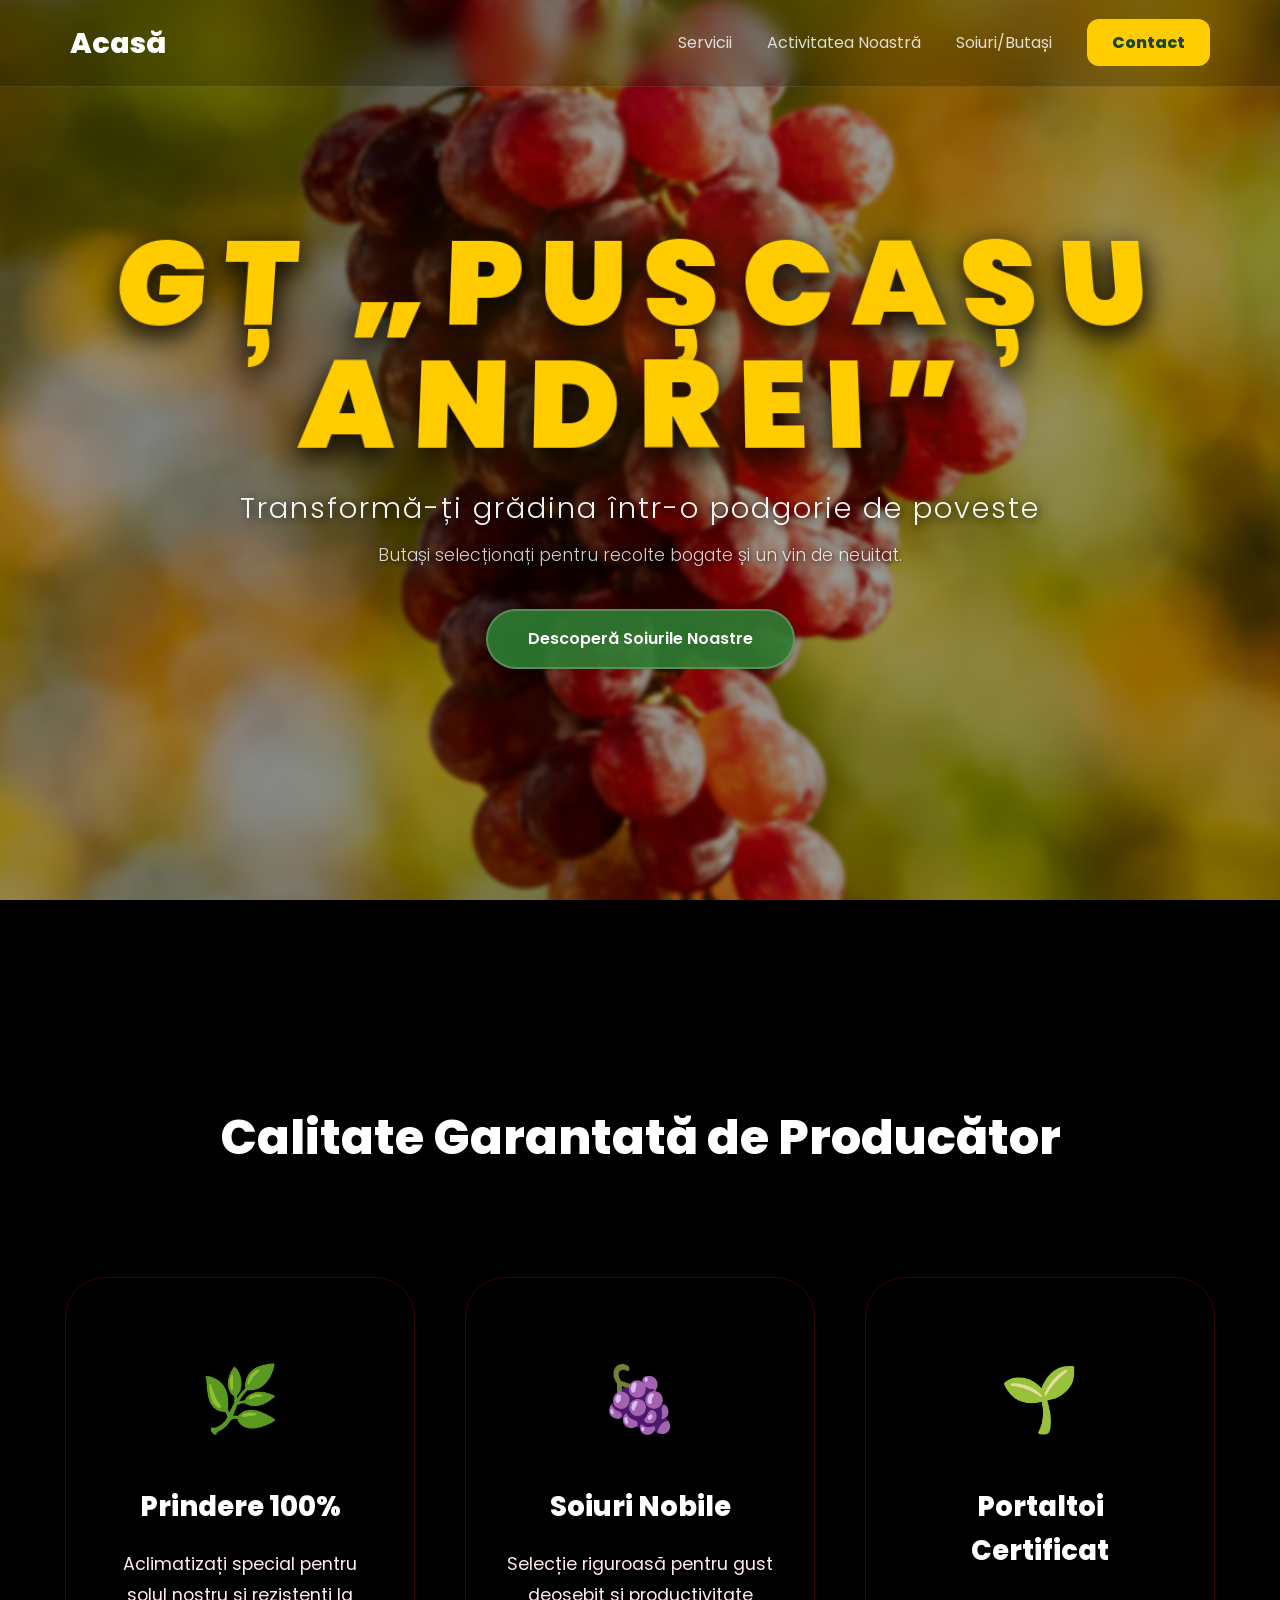
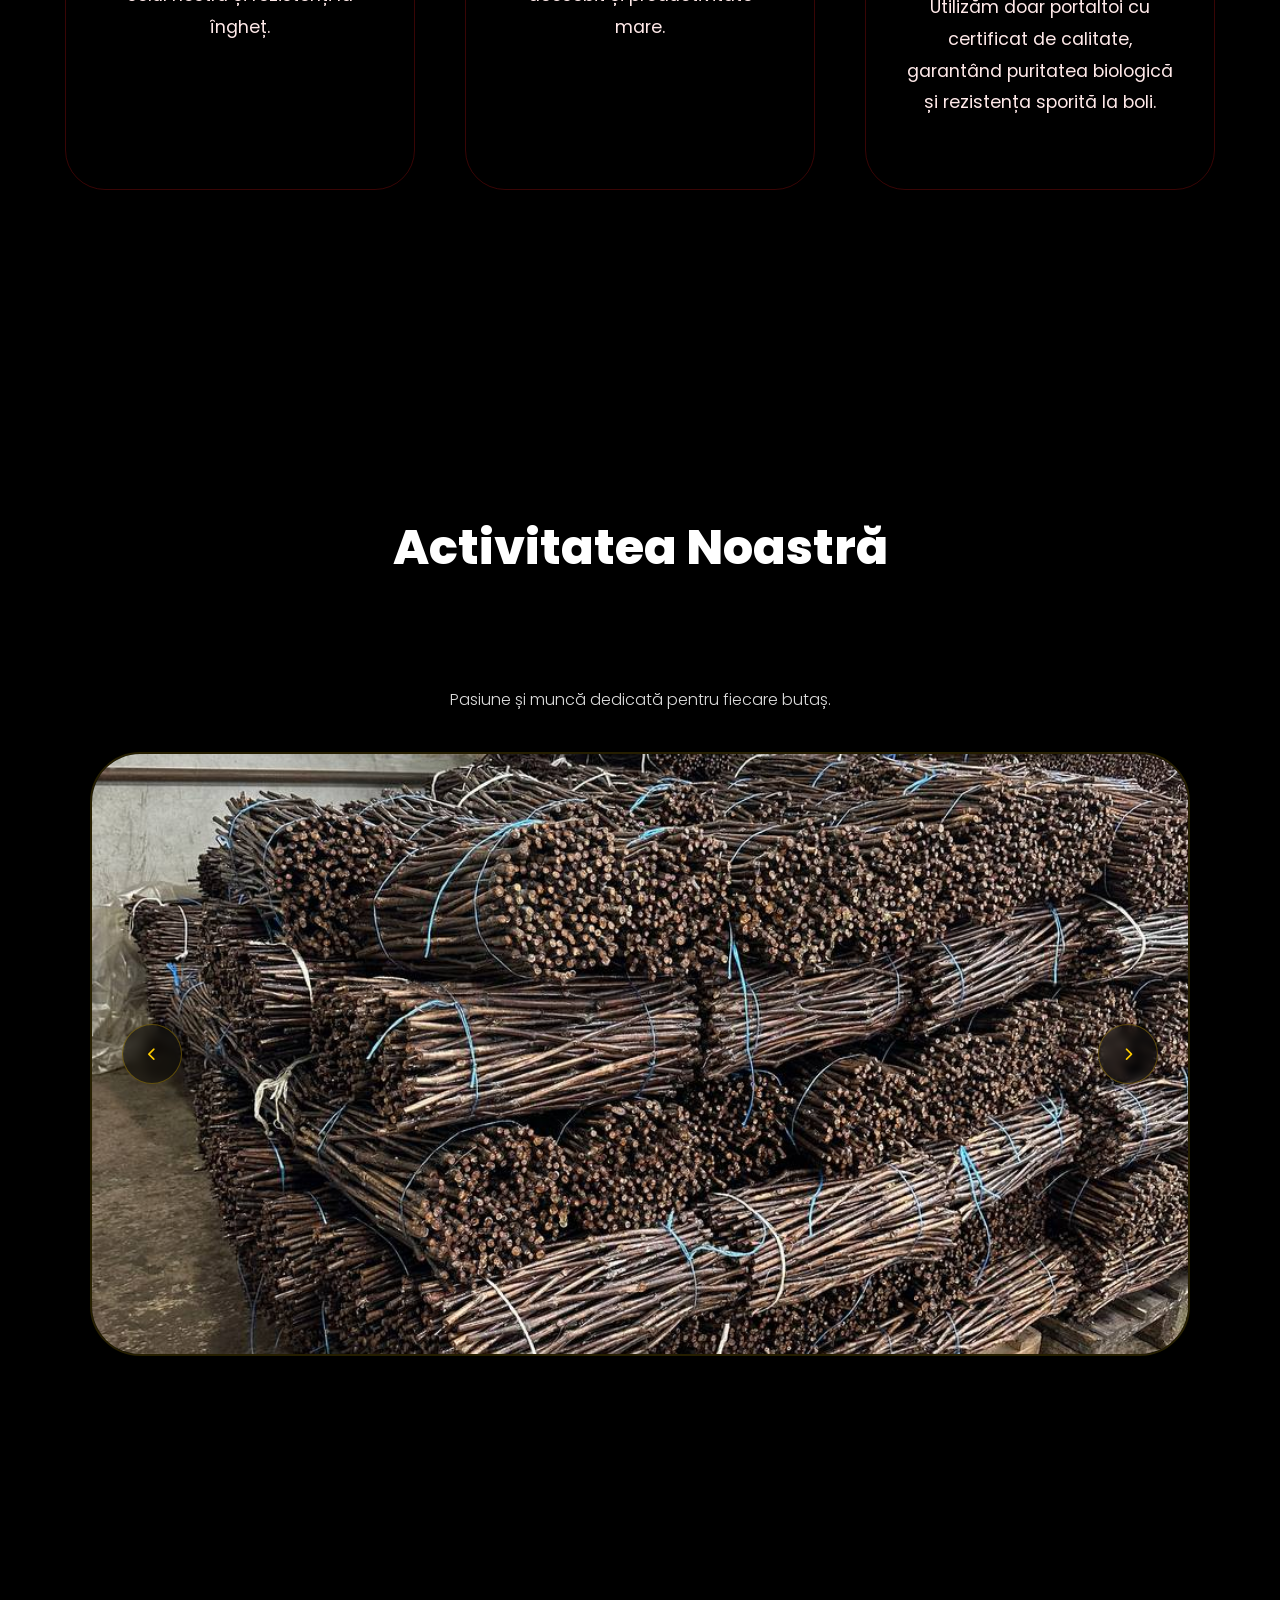
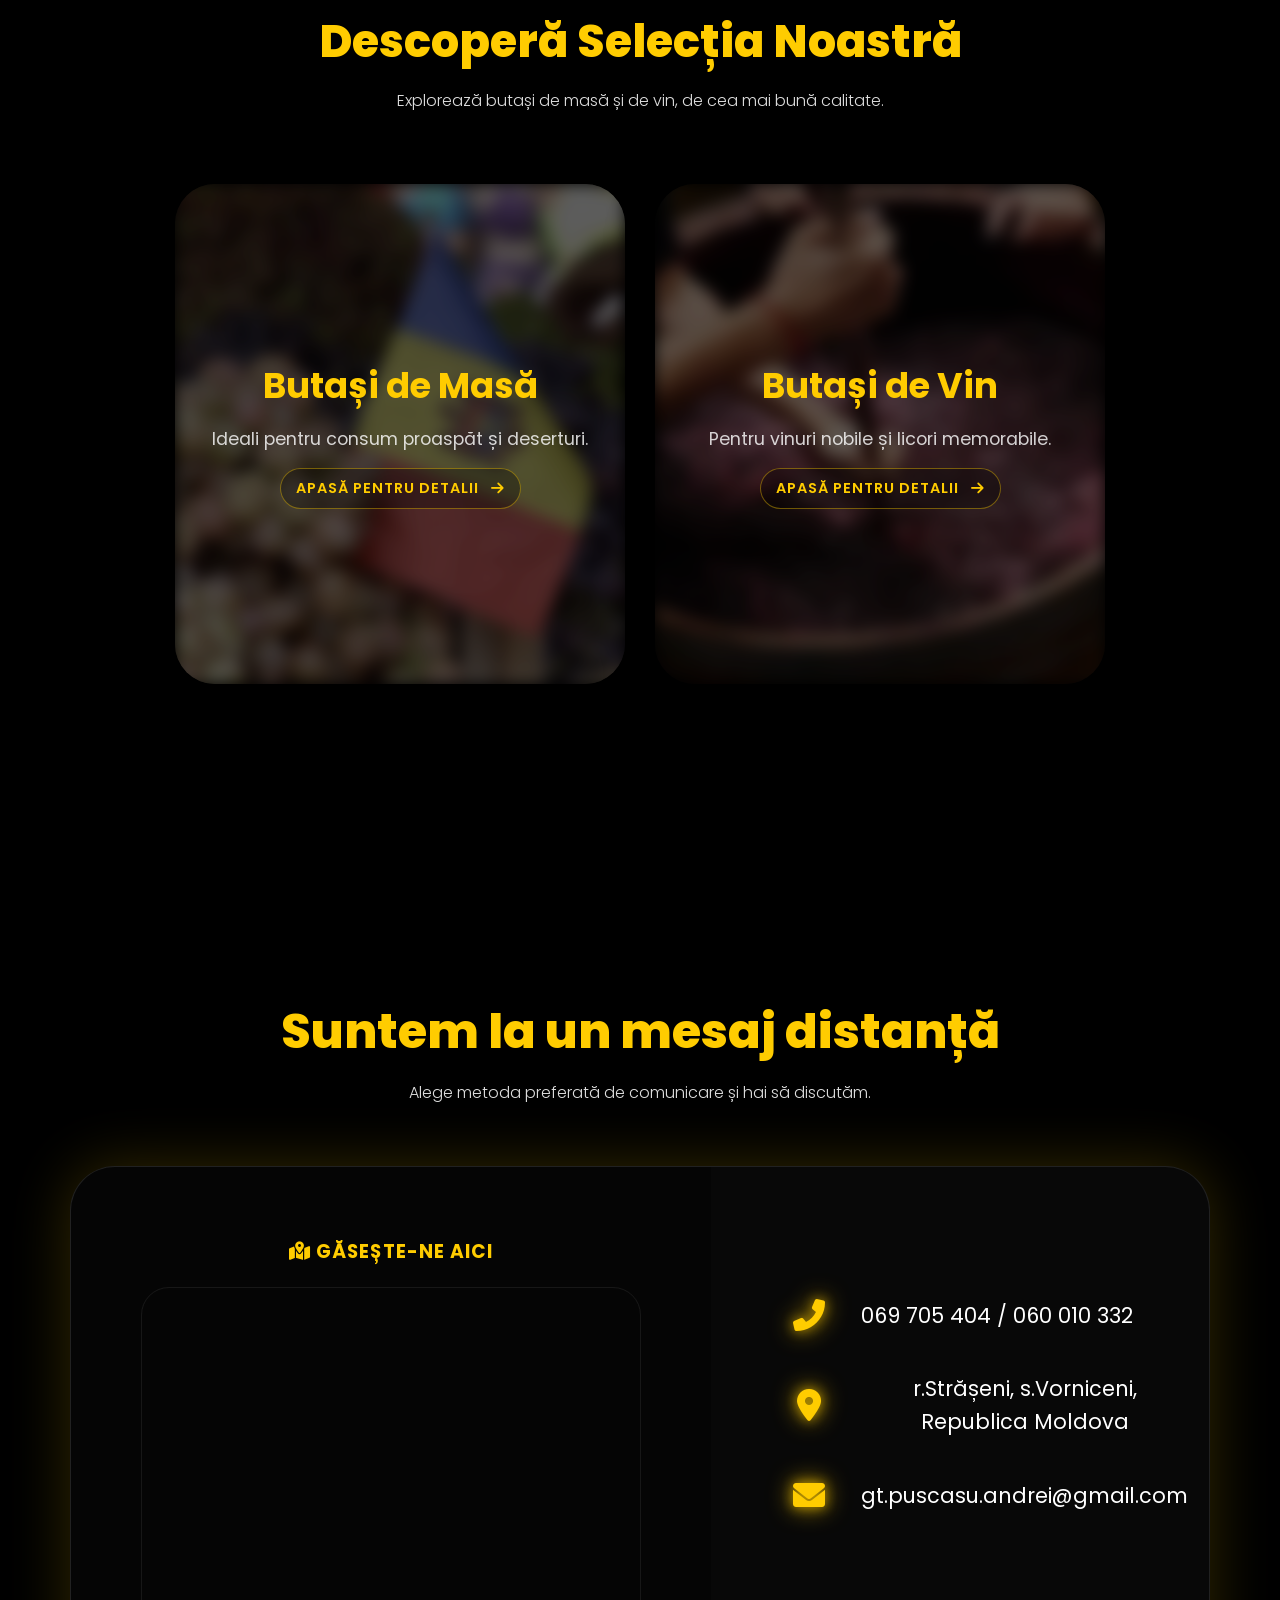
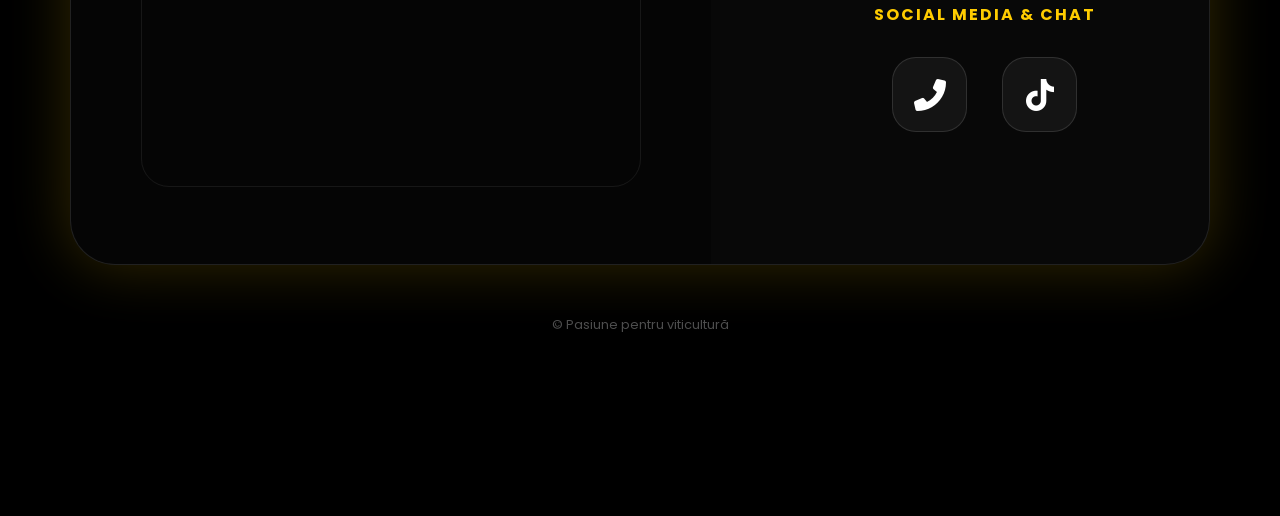
==== index.html @ 1af5bddb "Fix HTML formatting and update meta tags" ====
<!DOCTYPE html>
<html lang="ro">

<head>
    <meta charset="UTF-8">

    <title>Butași Premium MD – Producător Butași Viță de Vie | GȚ Pușcașu Andrei</title>

    <meta name="viewport" content="width=device-width, initial-scale=1.0">
    <meta name="description"
        content="Butași de viță de vie din Moldova, producător din Strășeni, satul Vorniceni. Soiuri de masă și de vin, prindere garantată, calitate premium și preț avantajos.">
    <meta name="robots" content="index, follow">

    <!-- Google Verification -->
    <meta name="google-site-verification"
        content="s4KlY7zMoYkNX90Z4KT1FX3IvEk9r_F55dx97pqpvt0">

    <!-- Open Graph -->
    <meta property="og:type" content="website">
    <meta property="og:site_name" content="Butași Premium MD">
    <meta property="og:locale" content="ro_MD">
    <meta property="og:url" content="https://butasipremium.com/">
    <meta property="og:title" content="Butași Premium MD - GȚ Pușcașu Andrei">
    <meta property="og:description"
        content="Producător de butași de viță de vie din Strășeni. Calitate premium și prindere garantată.">
    <meta property="og:image" content="https://butasipremium.com/Img/link.jpg">

    <!-- Favicon -->
    <link rel="icon" type="image/png" href="/Img/gtpa.png">
    <link rel="apple-touch-icon" href="/Img/gtpa.png">

    <!-- Fonts -->
    <link href="https://fonts.googleapis.com/css2?family=Poppins:wght@300;400;800&display=swap"
        rel="stylesheet">

    <!-- Font Awesome -->
    <link rel="stylesheet"
        href="https://cdnjs.cloudflare.com/ajax/libs/font-awesome/6.0.0/css/all.min.css">

    <!-- CSS -->
    <link rel="stylesheet" href="Css/navbar.css">
    <link rel="stylesheet" href="Css/hero.css">
    <link rel="stylesheet" href="Css/servicii.css">
    <link rel="stylesheet" href="Css/activitate.css">
    <link rel="stylesheet" href="Css/soiuri.css">
    <link rel="stylesheet" href="Css/contact.css">
</head>

<body>

    <header class="hero" id="top">
        <div class="hero-content">
            <div class="company-container">
                <h1 class="company-name-huge">GȚ „Pușcașu Andrei”</h1>
            </div>
            <h2 class="hero-subtitle">Transformă-ți grădina într-o podgorie de poveste</h2>
            <p class="hero-description">Butași selecționați pentru recolte bogate și un vin de neuitat.</p>
            <a href="#soiuri" class="btn-main">Descoperă Soiurile Noastre</a>
        </div>
    </header>

    <nav class="navbar">
        <div class="nav-container">
            <a href="#top" class="nav-logo">Acasă</a>
            <ul class="nav-menu">
                <li><a href="#servicii" class="nav-link">Servicii</a></li>
                <li><a href="#activitate" class="nav-link">Activitatea Noastră</a></li>
                <li><a href="#soiuri" class="nav-link">Soiuri/Butași</a></li>
                <li><a href="#contact" class="nav-btn">Contact</a></li>
            </ul>
        </div>
    </nav>

    <section id="servicii" class="promo-section">
        <div class="content-wrapper">
            <h2 class="promo-title">Calitate Garantată de Producător</h2>
            <div class="promo-grid">
                <div class="promo-card">
                    <div class="promo-icon">🌿</div>
                    <h3>Prindere 100%</h3>
                    <p>Aclimatizați special pentru solul nostru și rezistenți la îngheț.</p>
                </div>
                <div class="promo-card">
                    <div class="promo-icon">🍇</div>
                    <h3>Soiuri Nobile</h3>
                    <p>Selecție riguroasă pentru gust deosebit și productivitate mare.</p>
                </div>
                <div class="promo-card">
                    <div class="promo-icon">🌱</div>
                    <h3>Portaltoi Certificat</h3>
                    <p>Utilizăm doar portaltoi cu certificat de calitate, garantând puritatea biologică și rezistența sporită la boli.</p>
                </div>
            </div>
        </div>
    </section>

    <section id="activitate" class="activitate-section">
        <div class="content-wrapper">
            <h2 class="promo-title">Activitatea Noastră</h2>
            <p class="categorii-subtitle" style="margin-bottom: 40px;">Pasiune și muncă dedicată pentru fiecare butaș.</p>
            <div class="carousel-container">
                <div class="carousel-track">
                    <div class="carousel-slide"><img src="poze activitate/1.jpg" alt="Activitate 1"></div>
                    <div class="carousel-slide"><img src="poze activitate/2.jpg" alt="Activitate 2"></div>
                    <div class="carousel-slide video-split-slide">
                        <video autoplay muted loop playsinline class="carousel-video">
                            <source src="poze activitate/3.mp4" type="video/mp4">
                        </video>
                        <video autoplay muted loop playsinline class="carousel-video">
                            <source src="poze activitate/4.mp4" type="video/mp4">
                        </video>
                    </div>
                    <div class="carousel-slide"><img src="poze activitate/5.jpg" alt="Activitate 5"></div>
                    <div class="carousel-slide"><img src="poze activitate/6.jpg" alt="Activitate 6"></div>
                    <div class="carousel-slide"><img src="poze activitate/7.jpg" alt="Activitate 7"></div>
                    <div class="carousel-slide"><img src="poze activitate/8.jpg" alt="Activitate 8"></div>
                    <div class="carousel-slide"><img src="poze activitate/9.jpg" alt="Activitate 9"></div>
                    <div class="carousel-slide"><img src="poze activitate/10.jpg" alt="Activitate 10"></div>
                    <div class="carousel-slide"><img src="poze activitate/11.jpg" alt="Activitate 11"></div>
                    <div class="carousel-slide"><img src="poze activitate/12.jpg" alt="Activitate 12"></div>
                    <div class="carousel-slide"><img src="poze activitate/13.jpg" alt="Activitate 13"></div>
                    <div class="carousel-slide"><img src="poze activitate/14.jpg" alt="Activitate 14"></div>
                    <div class="carousel-slide"><img src="poze activitate/15.jpg" alt="Activitate 15"></div>
                </div>
                <button class="carousel-btn prev"><i class="fas fa-chevron-left"></i></button>
                <button class="carousel-btn next"><i class="fas fa-chevron-right"></i></button>
            </div>
        </div>
    </section>

    <section id="soiuri" class="categorii-butasi-section">
        <div class="full-width-container">
            <h2 class="categorii-title">Descoperă Selecția Noastră</h2>
            <p class="categorii-subtitle">Explorează butași de masă și de vin, de cea mai bună calitate.</p>
            <div class="categorii-grid">
                <a href="ButasiMasa.html">
                    <div class="categorii-card">
                        <img src="Img/masa.jpg" alt="Butasi de Vita de Vie pentru Masa" class="categorii-img">
                        <div class="categorii-overlay">
                            <h3>Butași de Masă</h3>
                            <p>Ideali pentru consum proaspăt și deserturi.</p>
                            <span class="tap-hint">Apasă pentru detalii <i class="fas fa-arrow-right"></i></span>
                        </div>
                    </div>
                </a>
                <a href="ButasiVin.html">
                    <div class="categorii-card">
                        <img src="Img/vinbutoi.jpg" alt="Butasi de Vita de Vie pentru Vin" class="categorii-img">
                        <div class="categorii-overlay">
                            <h3>Butași de Vin</h3>
                            <p>Pentru vinuri nobile și licori memorabile.</p>
                            <span class="tap-hint">Apasă pentru detalii <i class="fas fa-arrow-right"></i></span>
                        </div>
                    </div>
                </a>
            </div>
        </div>
    </section>

    <footer id="contact" class="contact-section">
        <div class="content-wrapper">
            <h2 class="main-title">Suntem la un mesaj distanță</h2>
            <p class="main-subtitle">Alege metoda preferată de comunicare și hai să discutăm.</p>
            <div class="glass-panel-container">
                <div class="side-info map-side">
                    <h3 class="map-title"><i class="fas fa-map-marked-alt"></i> Găsește-ne aici</h3>
                    <div class="map-container">
                        <iframe src="https://www.google.com/maps/embed?pb=!1m18!1m12!1m3!1d21706.022366852674!2d28.425495599999998!3d47.15290314999999!2m3!1f0!2f0!3f0!3m2!1i1024!2i768!4f13.1!3m3!1m2!1s0x40cbc90018c83d89%3A0x67878f9940a063db!2sGt%E2%80%9DPuscasu%20Andrei!5e0!3m2!1sro!2s!4v1767385154631!5m2!1sro!2s" width="600" height="450" style="border:0;" allowfullscreen="" loading="lazy" referrerpolicy="no-referrer-when-downgrade"></iframe>
                    </div>
                </div>
                <div class="side-form info-side">
                    <div class="contact-data">
                        <div class="data-item"><i class="fas fa-phone-alt"></i><span>069 705 404 / 060 010 332</span></div>
                        <div class="data-item"><i class="fas fa-map-marker-alt"></i><span>r.Strășeni, s.Vorniceni, Republica Moldova</span></div>
                        <div class="data-item"><i class="fas fa-envelope"></i><span>gt.puscasu.andrei@gmail.com</span></div>
                    </div>
                    <div class="social-footer-box">
                        <h3>SOCIAL MEDIA & CHAT</h3>
                        <div class="social-icons-wrapper">
                            <button onclick="window.location.href='tel:+37360 010 332'" class="glass-btn phone"><i class="fas fa-phone-alt"></i></button>
                            <a href="https://www.tiktok.com/@gt.puscasu.andrei?" target="_blank" class="glass-btn tiktok"><i class="fab fa-tiktok"></i></a>
                        </div>
                    </div>
                </div>
            </div>
            <p class="final-copy">© Pasiune pentru viticultură</p>
        </div>
    </footer>

    <script src="cxstea2.js"></script>
</body>

</html>
---- Css/navbar.css ----
/* --- NAVBAR --- */
.navbar {
    position: fixed; top: 0; width: 100%; z-index: 1000; padding: 20px 0;
    background: rgba(0, 0, 0, 0.2); backdrop-filter: blur(10px); -webkit-backdrop-filter: blur(10px);
    border-bottom: 1px solid rgba(255, 255, 255, 0.1); transition: 0.4s ease;

}

.nav-container { max-width: 1200px; margin: 0 auto; display: flex; justify-content: space-between; align-items: center; padding: 0 30px; }
.nav-logo { font-size: 1.8rem; font-weight: 800; color: #fff; text-decoration: none; }
.nav-menu { display: flex; list-style: none; gap: 35px; align-items: center; }
.nav-link { color: #fff; text-decoration: none; transition: 0.4s ease; opacity: 0.8; }
.nav-link:hover { color: #ffcc00; opacity: 1; }
.nav-btn { background: #ffcc00; color: #1a472a; padding: 12px 25px; border-radius: 12px; text-decoration: none; font-weight: 800; transition: 0.4s ease; }
.nav-btn:hover {
    background: #fff;
    transform: translateY(-3px); /* Se ridică puțin */
    box-shadow: 0 5px 15px rgba(255, 204, 0, 0.3);
}



/* --- 1. SMARTPHONE ( < 768px ) --- */
@media (max-width: 767px) {
    .navbar {
        padding: 10px 0 !important;
        backdrop-filter: blur(15px); /* Blur mai intens pentru lizibilitate pe mobil */
        -webkit-backdrop-filter: blur(15px);
    }

    .nav-container {
        padding: 0 15px !important;
        justify-content: space-between !important;
    }

    .nav-logo {
        font-size: 1.1rem !important;
        font-weight: 800 !important;
    }

    /* Meniul de mobil (Link-urile) */
    .nav-menu {
        gap: 8px !important; /* Spațiu mic între link-uri să încapă toate pe un rând */
    }

    .nav-link {
        font-size: 0.75rem !important;
        padding: 5px 2px !important;
    }

    /* Butonul de Contact pe mobil */
    .nav-btn {
        padding: 6px 10px !important;
        font-size: 0.7rem !important;
        border-radius: 8px !important;
    }
}

/* --- 3. TABLET ( 768px - 1023px ) --- */
@media (min-width: 768px) and (max-width: 1023px) {
    .navbar {
        padding: 15px 0 !important;
    }
    .nav-container {
        max-width: 95% !important;
    }
    .nav-menu {
        gap: 20px !important;
    }
}

/* --- 4. DESKTOP ( ≥ 1024px ) --- */
@media (min-width: 1024px) {
    .navbar {
        padding: 20px 0 !important;
        transition: all 0.4s ease;
    }

    .nav-container {
        max-width: 1200px !important;
        margin: 0 auto;
    }

    .nav-link {
        font-size: 1rem !important;
        position: relative;
    }

    /* Efect de hover elegant pentru desktop */
    .nav-link::after {
        content: '';
        position: absolute;
        bottom: -5px;
        left: 0;
        width: 0;
        height: 2px;
        background: #ffcc00;
        transition: 0.3s;
    }

    .nav-link:hover::after {
        width: 100%;
    }
}
---- Css/hero.css ----
/* --- RESET & FUNDAMENT --- */
* { margin: 0; padding: 0; box-sizing: border-box; }
html { scroll-behavior: smooth; }
body { font-family: 'Poppins', sans-serif; line-height: 1.6; color: #333; }
section { scroll-margin-top: 80px; }
.content-wrapper { max-width: 1200px; margin: 0 auto; text-align: center; position: relative; z-index: 2; }



.btn-main:hover { background: #ffcc00; color: #1a472a; transform: translateY(-5px) scale(1.05); border-color: #ffcc00; }

/* --- HERO SECTION --- */
.hero {
    height: 100vh;
    display: flex;
    align-items: center;
    justify-content: center;
    color: white;
    background: url("../Img/poamaaa.jpg") center / cover no-repeat;
    background-attachment: fixed;
    text-align: center;
    position: relative;
}

/* Container pentru a crea efectul de perspectivă (semicerc) */
.company-container {
    perspective: 1000px;
    margin-bottom: 30px;
}









/* TITLU COMPANIE - EXTREM DE MARE ȘI CURBAT */
.company-name-huge {
    font-size: 7rem; /* Foarte mare pe desktop */
    font-weight: 900;
    color: #ffcc00;
    text-transform: uppercase;
    letter-spacing: 15px;
    margin: 0;
    line-height: 1;
    
    /* Efect de semicerc (bombat spre utilizator) */
    transform: rotateX(10deg) scale(1.1);
    text-shadow: 
        0 10px 20px rgba(0,0,0,0.5),
        0 0 100px rgba(255, 204, 0, 0.3);
    
    filter: drop-shadow(0 5px 15px rgba(0,0,0,0.8));
}

/* SUBTITLURI MAI MICI PENTRU CONTRAST */
.hero-subtitle {
    font-size: 1.8rem; /* Redus considerabil conform cerinței */
    font-weight: 300;
    letter-spacing: 2px;
    margin-bottom: 10px;
    text-shadow: 2px 2px 10px rgba(0,0,0,0.8);
    opacity: 0.95;
}

.hero-description {
    font-size: 1.1rem; /* Mai mic și discret */
    font-weight: 300;
    margin-bottom: 40px;
    text-shadow: 1px 1px 5px rgba(0,0,0,0.8);
    opacity: 0.8;
}


/* BUTON MAIN */
.btn-main {
    background: rgba(46, 125, 50, 0.9);
    color: #ffffff;
    padding: 15px 40px;
    border-radius: 50px;
    font-weight: 600;
    text-decoration: none;
    display: inline-block;
    border: 2px solid rgba(255, 255, 255, 0.2);
    transition: all 0.4s ease;
}


.btn-main:hover {
    background: #ffcc00;
    color: #000;
    transform: translateY(-5px);
    box-shadow: 0 0 30px rgba(255, 204, 0, 0.4);
}


















/* ============================= */
/* TABLET (OPTIMIZAT)           */
/* 768px – 1023px               */
/* ============================= */
@media (min-width: 768px) and (max-width: 1023px) {

    .hero {
        position: relative;
        background: none !important;
        overflow: hidden;
    }

    .hero::before {
        content: "";
        position: absolute;
        top: 0;
        left: 0;
        width: 100%;
        height: 100%;

        background: linear-gradient(rgba(0,0,0,0.4), rgba(0,0,0,0.4)),
                    url("../Img/poamaaa.jpg") center / cover no-repeat;

        background-attachment: fixed;
        filter: blur(2px);
        transform: scale(1.08);
        z-index: 1;
    }

    .hero-content {
        position: relative;
        z-index: 2;
        padding: 0 30px;
    }

    .company-name-huge {
        font-size: 5rem;
        letter-spacing: 12px;
        transform: rotateX(10deg) scale(1.05);
    }

    .hero-subtitle {
        font-size: 1.6rem;
        margin-bottom: 12px;
    }

    .hero-description {
        font-size: 1.1rem;
        max-width: 700px;
        margin: 0 auto 35px;
    }

    .btn-main {
        padding: 14px 35px;
        font-size: 1rem;
    }
}







/* ============================= */
/* DESKTOP                       */
/* ≥ 1024px                      */
/* ============================= */
@media (min-width: 1024px) {

 .hero {
        position: relative; /* Necesar pentru a poziționa stratul de blur */
        background: none !important; /* Scoatem fundalul direct de pe container */
        overflow: hidden;
    }

    /* Creăm un strat separat pentru imaginea de fundal */
    .hero::before {
        content: "";
        position: absolute;
        top: 0;
        left: 0;
        width: 100%;
        height: 100%;
        background: linear-gradient(rgba(0,0,0,0.4), rgba(0,0,0,0.4)), 
                    url("../Img/poamaaa.jpg") center / cover no-repeat;
        background-attachment: fixed;
        
        /* --- CONTROLUL BLUR-ULUI --- */
        filter: blur(2px); /* Ajustează valoarea (2px - ușor, 8px - intens) */
        transform: scale(1.1); /* Mărim puțin imaginea ca să nu se vadă marginile albe de la blur */
        
        z-index: 1;
    }

    /* Ne asigurăm că textul rămâne deasupra blur-ului */
    .hero-content {
        position: relative;
        z-index: 2;
    }
}











/* Smartphone */
@media (max-width: 767px) {
    /* Creăm un strat separat pentru imaginea de fundal */
    .hero::before {
        content: "";
        position: absolute;
        top: 0;
        left: 0;
        width: 100%;
        height: 100%;
        background: linear-gradient(rgba(0,0,0,0.4), rgba(0,0,0,0.4)), 
                    url("../Img/poamaaa.jpg") center / cover no-repeat;
        background-attachment: fixed;
        
        /* --- CONTROLUL BLUR-ULUI --- */
        filter: blur(2px); /* Ajustează valoarea (2px - ușor, 8px - intens) */
        transform: scale(1.1); /* Mărim puțin imaginea ca să nu se vadă marginile albe de la blur */
        
        z-index: 1;
    }

    /* Ne asigurăm că textul rămâne deasupra blur-ului */
    .hero-content {
        position: relative;
        z-index: 2;
    }


   
    .hero-content {
        padding: 0 20px !important; /* Oferă puțin spațiu lateral textului */
    }

    .hero-content h1 {
        font-size: 1.8rem !important; /* Scade dimensiunea titlului principal */
        line-height: 1.2 !important;  /* Ajustează spațiul dintre rânduri */
        margin-bottom: 15px !important;
        font-weight: 800;
    }

    .hero-content p {
        font-size: 1rem !important;    /* Scade dimensiunea descrierii */
        line-height: 1.4 !important;
        margin-bottom: 25px !important;
        opacity: 0.9;
    }

    .btn-main {
        padding: 12px 20px !important; /* Ajustează butonul să nu fie prea mare */
        font-size: 0.9rem !important;
    }
}



/* Adaugă asta la începutul fișierului medialphone.css */
html, body {
    margin: 0;
    padding: 0;
    width: 100%;
    overflow-x: hidden; /* Elimină scroll-ul stânga-dreapta */
    background-color: #000; /* Setează fundalul de bază negru ca să nu se vadă albul */
}

/* Fix pentru Secțiunea de Contact */
#contact.contact-section {
    min-height: 100vh; /* Forțează secțiunea să ocupe tot ecranul dacă e goală */
    display: flex;
    flex-direction: column;
    justify-content: center;
    margin-bottom: 0 !important;
    padding-bottom: 50px !important; /* Spațiu sub copyright */
}
---- Css/servicii.css ----
/* --- PROMO SECTION (Codul tău original păstrat) --- */
.promo-section { padding: 250px 20px; background-size: cover; background-position: center; background-attachment: fixed; min-height: 100vh; display: flex; align-items: center; }
.promo-title { color: #ffffff; font-size: 3rem; font-weight: 800; margin-bottom: 100px; margin-top: -50px; text-shadow: 0 5px 15px rgba(0,0,0,0.5); }
.promo-grid { display: flex; justify-content: center; gap: 50px; flex-wrap: wrap; max-width: 1300px; margin: 0 auto; }

.promo-card {
    background: rgba(0, 0.6, 0, 0); 
    backdrop-filter: blur(10px); -webkit-backdrop-filter: blur(10px);
    border: 1px solid rgba(189, 19, 19, 0.3);
    flex: 1; min-width: 280px; max-width: 350px; padding: 80px 40px; border-radius: 40px;
    transition: all 0.5s cubic-bezier(0.4, 0, 0.2, 1); cursor: pointer;
}
.promo-card:hover {
    background: rgba(78, 10, 10, 0.9);
    transform: translateY(-25px) scale(1.03);
    box-shadow: 0 40px 80px rgba(0,0,0,0.4);
    border-color: #ffcc00;
}
.promo-icon { font-size: 4rem; margin-bottom: 35px; display: inline-block; transition: transform 0.4s ease; }
.promo-card:hover .promo-icon { transform: scale(1.3) rotate(10deg); filter: drop-shadow(0 0 10px rgba(255, 204, 0, 0.8)); }
.promo-card h3 { color: #ffffff; font-size: 1.7rem; margin-bottom: 20px; font-weight: 800; }
.promo-card p { color: #ffe9e9; font-size: 1.1rem; line-height: 1.8; }

   .promo-section {
    /* background:
      linear-gradient(rgba(0,0,0,0.6), rgba(0,0,0,0.6)),
      url("vin.jpg") center / cover no-repeat; */
    width: 100%;
    display: block;
  }

  .promo-card {
    width: 90%;
    padding: 70px 40px;
  }




/* ============================= */
/* SMARTPHONE (< 768px)          */
/* ============================= */
@media (max-width: 767px) {
  #servicii.promo-section {
    background: linear-gradient(rgba(0,0,0,0.6), rgba(0,0,0,0.6)),
                url("../Img/TelefonVinPahar.jpeg") center / cover no-repeat !important;
    background-attachment: scroll !important; /* Esențial pentru claritate pe mobil */
  }
}

/* ============================= */
/* TABLET (768px - 1023px)       */
/* ============================= */
@media (min-width: 768px) and (max-width: 1023px) {
  #servicii.promo-section {
    background: linear-gradient(rgba(0,0,0,0.6), rgba(0,0,0,0.6)),
                url("../Img/vin.jpg") center / cover no-repeat !important;
  }
}

/* ============================= */
/* DESKTOP (≥ 1024px)            */
/* ============================= */
@media (min-width: 1024px) {
  #servicii.promo-section {
    background: linear-gradient(rgba(0,0,0,0.6), rgba(0,0,0,0.6)),
                url("../Img/vin.jpg") center / cover no-repeat fixed !important;
  }
}
---- Css/activitate.css ----
/* --- CARUSEL ACTIVITATE --- */
.activitate-section {
    padding: 120px 0;

}

.carousel-container {
    position: relative;
    max-width: 1100px;
    margin: 0 auto;
    overflow: hidden;
    border-radius: 50px;
    box-shadow: 0 30px 60px rgba(0,0,0,0.7);
    border: 2px solid rgba(255, 204, 0, 0.15);
}

/* Containerul pentru slide-ul cu 2 video */
.video-split-slide {
    display: flex !important; /* Forțează așezarea orizontală */
    gap: 10px; /* Spațiu mic între videoclipuri */
    background: #000; /* Fundal negru pentru spațiul dintre ele */
}

.video-split-slide .carousel-video {
    width: 50%; /* Fiecare video ocupă jumătate de slide */
    height: 100%;
    object-fit: cover; /* Menține aspectul fără să le deformeze */
}

/* Fix pentru a preveni între tăierea elementelor */
.carousel-track {
    display: flex;
    align-items: center;
}

.carousel-slide {
    min-width: 100%;
    height: 650px; /* Înălțime mare */
}

.carousel-slide img {
    width: 100%;
    height: 100%;
    object-fit: cover;
    display: block;
}

.carousel-btn {
    position: absolute;
    top: 50%;
    transform: translateY(-50%);
    background: rgba(0, 0, 0, 0.5);
    backdrop-filter: blur(5px);
    color: #ffcc00;
    border: 1px solid rgba(255, 204, 0, 0.3);
    width: 60px;
    height: 60px;
    border-radius: 50%;
    cursor: pointer;
    z-index: 10;
    transition: 0.4s;
    display: flex;
    align-items: center;
    justify-content: center;
}

.carousel-btn:hover {
    background: #ffcc00;
    color: #000;
}

.prev { left: 30px; }
.next { right: 30px; }



/* --- CONFIGURARE GENERALĂ ACTIVITATE --- */
.activitate-section {
    padding: 120px 0;
    /* Fundal implicit pentru orice eventualitate */
    background: linear-gradient(rgba(0,0,0,0.8), rgba(0,0,0,0.8)), 
                url('../Img/rand.jpg') center/cover no-repeat;
}















/* ========================================= */
/* SMARTPHONE (< 768px)                      */
/* ========================================= */
@media (max-width: 767px) {
    .activitate-section {
        /* Schimbă 'rand.jpg' cu imaginea dorită pentru mobil */
        background: linear-gradient(rgba(0,0,0,0.8), rgba(0,0,0,0.8)), 
                    url('../Img/ip.jpg') center/cover no-repeat !important;
    }

    .carousel-slide {
        height: 320px !important;
    }
    
    .video-split-slide {
        gap: 5px; /* Spațiu mai mic pe mobil */
    }
}



/* ========================================= */
/* TABLET (768px - 1023px)                   */
/* ========================================= */
@media (min-width: 768px) and (max-width: 1023px) {
    .activitate-section {
        background: linear-gradient(rgba(0,0,0,0.8), rgba(0,0,0,0.8)), 
                    url('../Img/rand.jpg') center/cover no-repeat !important;
    }

    .carousel-slide {
        height: 420px !important;
    }
}

/* ========================================= */
/* DESKTOP (≥ 1024px)                        */
/* ========================================= */
@media (min-width: 1024px) {
    .activitate-section {
        /* Pe desktop putem folosi efectul 'fixed' pentru un aspect premium */
        background: linear-gradient(rgba(0,0,0,0.8), rgba(0,0,0,0.8)), 
                    url('../Img/vinInspate.jpg') center/cover no-repeat fixed !important;
    }

    .carousel-slide {
        height: 600px !important;
    }
    
    /* Ne asigurăm că videoclipurile split sunt lipite perfect pe desktop */
    .video-split-slide {
        gap: 0 !important;
    }
}
---- Css/soiuri.css ----
/* SECȚIUNEA CATEGORII BUTAȘI */
.categorii-butasi-section {
    padding: 130px 20px;
    text-align: center;
    color: white;
}

.categorii-title {
    font-size: 2.8rem;
    color: #ffcc00;
    font-weight: 800;
    margin-bottom: 10px;
}

.categorii-subtitle {
    color: #ddd;
    margin-bottom: 70px;
    font-weight: 300;
}

/* GRILA CU CELE DOUĂ CARDURI */
.categorii-grid {
    display: flex;
    justify-content: center;
    gap: 40px; /* Spațiu între cele două imagini */
    flex-wrap: wrap; /* Pentru responsive */
    max-width: 1000px; /* Lățimea maximă a grilei */
    margin: 0 auto;
}

/* STILUL CARDURILOR DE IMAGINI */
.categorii-card {
    position: relative;
    width: 450px; /* Lățimea fiecărui card */
    height: 350px; /* Înălțimea fiecărui card */
    border-radius: 30px;
    overflow: hidden;
    cursor: pointer;
    box-shadow: 0 20px 50px rgba(0,0,0,0.4);
    transition: transform 0.4s ease;
}

.categorii-card:hover {
    transform: translateY(-15px);
}

.categorii-img {
    width: 100%;
    height: 100%;
    object-fit: cover;
    filter: blur(8px) brightness(0.6); /* Imaginea e inițial blurată și întunecată */
    transition: filter 0.6s ease;
}

/* EFECTUL DE HOVER */
.categorii-card:hover .categorii-img {
    filter: blur(0) brightness(1); /* Devine clară și luminoasă la hover */
}

.categorii-overlay {
    position: absolute;
    top: 0;
    left: 0;
    width: 100%;
    height: 100%;
    display: flex;
    flex-direction: column;
    justify-content: center;
    align-items: center;
    background: rgba(0, 0, 0, 0.4); /* Strat transparent peste blur */
    border-radius: 30px;
    transition: background 0.6s ease;
}




 

 .categorii-card:hover .categorii-overlay { 
    background: rgba(0, 0, 0, 0); /* Stratul transparent dispare la hover */
}

.categorii-overlay h3 {
    font-size: 2.2rem;
    color: #ffcc00;
    margin-bottom: 10px;
    opacity: 1; /* Textul e vizibil inițial */
    transition: opacity 0.6s ease;
}

.categorii-overlay p {
    font-size: 1.1rem;
    color: #fff;
    opacity: 0.8;
    transition: opacity 0.6s ease;
}

/* TEXTUL DISPARE LA HOVER (sau devine mai puțin vizibil) */
.categorii-card:hover .categorii-overlay h3,
.categorii-card:hover .categorii-overlay p {
    opacity: 0; 
}




.categorii-grid {
    display: flex;
    justify-content: center;
    gap: 30px;
    width: 90%; /* Lasă doar o mică margine fină de 5% pe lateral */
    max-width: 1300px; /* Previne întinderea excesivă pe monitoare ultra-wide */
    margin: 0 auto;
}


.categorii-card {
    flex: 1; /* Face ambele casete să fie egale și să crească automat */
    height: 500px; /* Le facem mai înalte pentru PC */
    border-radius: 40px;
    position: relative;
    overflow: hidden;
    transition: transform 0.5s cubic-bezier(0.175, 0.885, 0.32, 1.275);
}


#soiuri-categorii {
    scroll-margin-top: 70px; /* Ajustează în funcție de înălțimea navbar-ului tău */
}



/* --- RESETARE LINK-URI CARDURI --- */
.card-link {
    text-decoration: none;
    color: inherit;
    display: block;
    flex: 1;
}









/* Stil pentru textul de îndrumare */
.tap-hint {
    display: inline-block;
    margin-top: 15px;
    font-size: 0.9rem;
    font-weight: 600;
    color: #ffcc00; /* Galbenul tău specific pentru evidențiere */
    text-transform: uppercase;
    letter-spacing: 1px;
    background: rgba(0, 0, 0, 0.3);
    padding: 8px 15px;
    border-radius: 30px;
    border: 1px solid rgba(255, 204, 0, 0.4);
    transition: all 0.3s ease;
}

/* Efect de plutire pentru săgeată */
.tap-hint i {
    margin-left: 8px;
    transition: transform 0.3s ease;
}

/* Când utilizatorul pune mouse-ul pe card (Desktop) */
.categorii-card:hover .tap-hint {
    background: #ffcc00;
    color: #000;
    box-shadow: 0 0 15px rgba(255, 204, 0, 0.5);
}

.categorii-card:hover .tap-hint i {
    transform: translateX(5px);
}

/* OPTIMIZARE MOBIL - Să fie foarte vizibil fără hover */
@media (max-width: 767px) {
    .tap-hint {
        font-size: 0.8rem;
        padding: 5px 12px;
        background: rgba(255, 204, 0, 0.15); /* Puțin mai vizibil pe mobil */
    }
}




































/* SMARTPHONE < 768px */
@media (max-width: 767px) {
  #soiuri {
    background: linear-gradient(rgba(0,0,0,0.7), rgb(0, 0, 0)), 
                url("../Img/SoiuriImagine.jpg") center / cover no-repeat !important; 
    /* Am scos 'fixed' pe mobil pentru că Safari/iPhone nu îl suportă bine */
  }
}




/* ============================= */
/* TABLET                        */
/* ≥ 768px                       */
/* ============================= */
@media (min-width: 768px) and (max-width: 1023px) {


  .soiuri {
    background: url("../Img/rand.jpg") center / cover no-repeat;
  }

}


/* DESKTOP ≥ 1024px */
@media (min-width: 1024px) {
  /* Folosim ID-ul din HTML (#soiuri) sau clasa corectă (.categorii-butasi-section) */
  #soiuri {
    background: linear-gradient(rgba(0,0,0,0.7), rgba(0,0,0,0.7)), 
                url("../Img/grape.jpg") center / cover no-repeat fixed !important;
  }
}
---- Css/contact.css ----
/* --- CONTACT SECTION --- */
.contact-section {
    padding: 130px 20px;
    text-align: center;
    color: white;
}

.main-title { font-size: 3rem; color: #ffcc00; font-weight: 800; margin-bottom: 10px; }
.main-subtitle { color: #ddd; margin-bottom: 60px; font-weight: 300; }

/* PANOU GLASS PRINCIPAL */
.glass-panel-container {
    background: rgba(255, 255, 255, 0.05);
    backdrop-filter: blur(25px);
    -webkit-backdrop-filter: blur(25px);
    border: 1px solid rgba(255, 255, 255, 0.1);
    border-radius: 40px;
    max-width: 1100px;
    margin: 0 auto;
    display: flex;
    overflow: hidden;
    box-shadow: 0 25px 50px rgba(0,0,0,0.5);
}

/* COLOANE INFO & FORMULAR */
.side-info, .side-form { padding: 60px; }
.side-info { 
    flex: 1; 
    background: rgba(0, 0, 0, 0.2); 
    text-align: left; 
    display: flex; 
    flex-direction: column; 
    justify-content: center; 
}
.side-form { flex: 1.2; }



/* DATE CONTACT & SOCIAL */
.data-item { display: flex; align-items: center; gap: 20px; margin-bottom: 30px; }
.data-item i { color: #ffcc00; font-size: 1.5rem; width: 25px; }
.data-item span { font-size: 1.1rem; }

.social-footer-box h3 { font-size: 1rem; letter-spacing: 2px; margin: 70px 0 40px; color: #ffcc00; }
.social-icons-wrapper { display: flex; gap: 20px; }

.glass-btn {
    width: 60px; height: 60px;
    background: rgba(255, 255, 255, 0.1);
    border: 1px solid rgba(255, 255, 255, 0.1);
    border-radius: 15px;
    display: flex; align-items: center; justify-content: center;
    color: white; font-size: 1.4rem; text-decoration: none;
    transition: 0.3s ease;
}
.glass-btn:hover { background: #ffcc00; color: #000; transform: translateY(-5px); }

/* FORMULAR */
.input-field { position: relative; margin-bottom: 20px; }
.input-field i { 
    position: absolute; left: 20px; top: 50%; 
    transform: translateY(-50%); color: #ffcc00; opacity: 0.7; 
}
.textarea-field i { top: 25px; transform: none; }

.glass-contact-form input, 
.glass-contact-form textarea {
    width: 100%; padding: 15px 20px 15px 55px;
    background: rgba(255, 255, 255, 0.08);
    border: 1px solid rgba(255, 255, 255, 0.1);
    border-radius: 12px;
    color: white; outline: none; transition: 0.3s;
}
.glass-contact-form input:focus { border-color: #ffcc00; background: rgba(255, 255, 255, 0.12); }
::placeholder { color: rgba(255, 255, 255, 0.5); }

/* BUTON TRIMITE */
.gold-submit-btn {
    width: 100%; padding: 18px;
    background: #ffcc00; color: #1a472a;
    border: none; border-radius: 12px;
    font-weight: 800; cursor: pointer;
    display: flex; align-items: center; justify-content: center; gap: 10px;
    transition: 0.3s;
}
.gold-submit-btn:hover { background: white; transform: scale(1.02); }

.final-copy { margin-top: 50px; opacity: 0.3; font-size: 0.8rem; }




/* ============================================================ */
/* OPTIMIZARE CONTACT PENTRU SMARTPHONE (< 768px)             */
/* ============================================================ */
@media (max-width: 767px) {

    /* 1. CONTAINERUL DE CONTACT (Harta + Info) */
    .side-info {
        display: flex !important;
        flex-direction: column !important;
        align-items: center !important; /* Centrează blocul de info în pagină */
        padding: 20px !important;
        text-align: left !important; /* Textul din interior rămâne aliniat la stânga față de icoane */
    }

    /* 2. MICȘORARE ȘI CENTRARE HARTĂ */
    .side-info iframe, 
    .map-container { 
        width: 100% !important;
        height: 220px !important; /* Înălțime redusă, mult mai ergonomică */
        border-radius: 25px !important;
        margin-bottom: 35px !important;
    }

    /* 3. ALINIERE: ICOANĂ ÎN STÂNGA, TEXT ÎN DREAPTA */
    .contact-data {
        display: inline-block !important; /* Permite blocului să fie centrat de părinte */
        margin: 0 auto !important;
    }

    .data-item {
        display: flex !important;
        flex-direction: row !important; /* Forțează așezarea pe orizontală */
        align-items: center !important; /* Aliniază icoana vertical cu textul */
        justify-content: flex-start !important; /* Aliniere la începutul rândului */
        gap: 15px !important; /* Spațiu între icoană și text */
        margin-bottom: 20px !important;
        width: 100% !important;
    }

    .data-item i {
        font-size: 1.3rem !important;
        color: #ffcc00 !important;
        min-width: 30px !important; /* Spațiu fix pentru icoane să fie aliniate perfect vertical */
        text-align: center !important;
    }

    .data-item span {
        font-size: 1rem !important;
        color: #fff !important;
        word-break: break-all !important; /* Previne ieșirea textului (ex: email lung) din ecran */
    }

    /* 4. SOCIAL MEDIA (Rămân așa cum sunt, dar centrate) */
    .social-footer-box {
        text-align: center !important;
        width: 100% !important;
    }

    .social-icons-wrapper {
        display: flex !important;
        justify-content: center !important;
        gap: 20px !important;
        margin-top: 10px !important;
    }

    /* 5. FORMULARUL (Sub info) */
    .side-form {
        padding: 30px 15px !important;
        width: 100% !important;
    }

    .glass-panel-container {
        flex-direction: column !important;
        background: rgba(255, 255, 255, 0.03) !important;
    }
 .side-info h3 {
        color: #ffcc00 !important; /* Culoarea schimbată în galben */
        margin-bottom: 20px !important;
        text-transform: uppercase;
        letter-spacing: 1px;
        font-weight: 700;
    }
    
}




/* ============================================================ */
/* OPTIMIZARE CONTACT PENTRU TABLETĂ (768px - 1023px)           */
/* ============================================================ */
@media (min-width: 768px) and (max-width: 1023px) {

    /* 1. AJUSTARE PANOU PRINCIPAL */
    .glass-panel-container {
        flex-direction: row !important; /* Păstrăm coloanele pe tabletă */
        max-width: 95% !important;
        margin: 0 auto !important;
    }

    /* 2. COLOANA DIN STÂNGA (Info & Hartă) */
    .side-info {
        flex: 1 !important;
        padding: 40px 30px !important;
        display: flex !important;
        flex-direction: column !important;
        align-items: flex-start !important; /* Aliniere la stânga pentru profesionalism */
    }

    /* MICȘORARE HARTĂ PE TABLETĂ */
    .side-info iframe, 
    .map-container { 
        width: 100% !important;
        height: 250px !important; /* Mai mică decât pe desktop */
        border-radius: 20px !important;
        margin-bottom: 30px !important;
    }

    /* 3. DATE CONTACT (Icoană Stânga - Text Dreapta) */
    .data-item {
        display: flex !important;
        flex-direction: row !important;
        align-items: center !important;
        gap: 15px !important;
        margin-bottom: 20px !important;
        text-align: left !important;
    }

    .data-item i {
        min-width: 35px !important;
        font-size: 1.4rem !important;
        text-align: center;
    }

    .data-item span {
        font-size: 1.1rem !important;
    }

    /* 4. COLOANA DIN DREAPTA (Formular) */
    .side-form {
        flex: 1.2 !important;
        padding: 40px 30px !important;
    }

    .glass-contact-form input, 
    .glass-contact-form textarea {
        padding: 12px 15px 12px 50px !important; /* Compactăm puțin input-urile */
    }

    /* 5. TITLURI ȘI FOOTER */
    .main-title {
        font-size: 2.5rem !important;
        margin-bottom: 10px !important;
    }

    .main-subtitle {
        margin-bottom: 40px !important;
    }

    .social-icons-wrapper {
        justify-content: flex-start !important; /* Aliniate cu textul de info */
    }
}







/* ============================================================ */
/* DESIGN PREMIUM DESKTOP - GLOW & GLASSMORPHISM (CORECTAT)      */
/* ============================================================ */
@media (min-width: 1024px) {

    #contact.contact-section {
        background: linear-gradient(rgba(0,0,0,0.7), rgba(0,0,0,0.7)),
                    url('../Img/grape.jpg') center/cover fixed !important;
        padding: 180px 0 !important;
        display: flex;
        justify-content: center;
        align-items: center;
    }

    .glass-panel-container {
        background: rgba(255, 255, 255, 0.03) !important;
        backdrop-filter: blur(25px) saturate(180%) !important;
        border: 1px solid rgba(255, 255, 255, 0.1) !important;
        box-shadow: 0 0 60px rgba(255, 204, 0, 0.2) !important;

        display: flex !important;
        flex-direction: row !important;
        align-items: stretch !important;

        max-width: 1500px !important;
        width: 95%;
        border-radius: 45px !important;
        overflow: hidden !important;
        margin: 0 auto !important;
    }

    /* ============================================================ */
    /* COLOANA STÂNGA – HARTĂ (500x500 FIX)                          */
    /* ============================================================ */
    .side-info {
        flex: 1.6 !important;
        padding: 70px !important;
        background: rgba(0, 0, 0, 0.35) !important;

        display: flex;
        flex-direction: column;
        align-items: center;
        justify-content: center;
    }

    /* TITLU GĂSEȘTE-NE AICI */
    .side-info h3 {
        color: #ffcc00 !important;
        margin-bottom: 20px !important;
        text-transform: uppercase;
        letter-spacing: 1px;
        font-weight: 700;
    }

    .side-info iframe {
        width: 500px !important;
        height: 500px !important;

        border-radius: 28px !important;
        filter: grayscale(100%) invert(90%) contrast(90%);
        border: 1px solid rgba(255, 204, 0, 0.25) !important;
        transition: transform 0.4s ease;
    }

    .side-info iframe:hover {
        transform: scale(1.03);
    }

    /* ============================================================ */
    /* COLOANA DREAPTA – INFO & SOCIAL                              */
    /* ============================================================ */
    .side-form {
        flex: 1 !important;
        padding: 90px 70px !important;

        display: flex !important;
        flex-direction: column !important;
        justify-content: center !important;
        background: transparent !important;
    }

    /* DATE CONTACT */
    .data-item {
        display: flex !important;
        align-items: center !important;
        gap: 25px !important;
        margin-bottom: 40px !important;
        transition: all 0.35s ease;
    }

    .data-item i {
        font-size: 2rem !important;
        color: #ffcc00 !important;
        min-width: 55px;
        text-align: center;
        text-shadow:
            0 0 12px rgba(255, 204, 0, 0.6),
            0 0 25px rgba(255, 204, 0, 0.8);
        transition: all 0.35s ease;
    }

    .data-item:hover i {
        transform: translateY(-7px) scale(1.2) rotate(-4deg);
        text-shadow:
            0 0 20px rgba(255, 204, 0, 0.9),
            0 0 45px rgba(255, 204, 0, 1);
    }

    .data-item span {
        font-size: 1.3rem !important;
        font-weight: 400 !important;
        color: #ffffff !important;
    }

    /* TITLU SOCIAL MEDIA */
    .social-footer-box h3 {
        color: #ffcc00 !important;
        text-transform: uppercase;
        letter-spacing: 2px;
        margin-top: 50px !important;
        margin-bottom: 30px !important;
        font-size: 1rem !important;
        text-align: center;
    }

    /* SOCIAL ICONS */
    .social-icons-wrapper {
        display: flex !important;
        justify-content: center !important;
        gap: 35px !important;
    }

    .glass-btn {
        width: 75px !important;
        height: 75px !important;
        border-radius: 24px !important;
        font-size: 2rem !important;

        background: rgba(255, 255, 255, 0.05) !important;
        border: 1px solid rgba(255, 255, 255, 0.12) !important;
        color: white !important;

        display: flex;
        align-items: center;
        justify-content: center;

        transition: all 0.45s ease !important;
    }

    .glass-btn:hover {
        background: #ffcc00 !important;
        color: #000 !important;
        transform: translateY(-10px) scale(1.1);
        box-shadow: 0 0 40px #ffcc00 !important;
    }
}
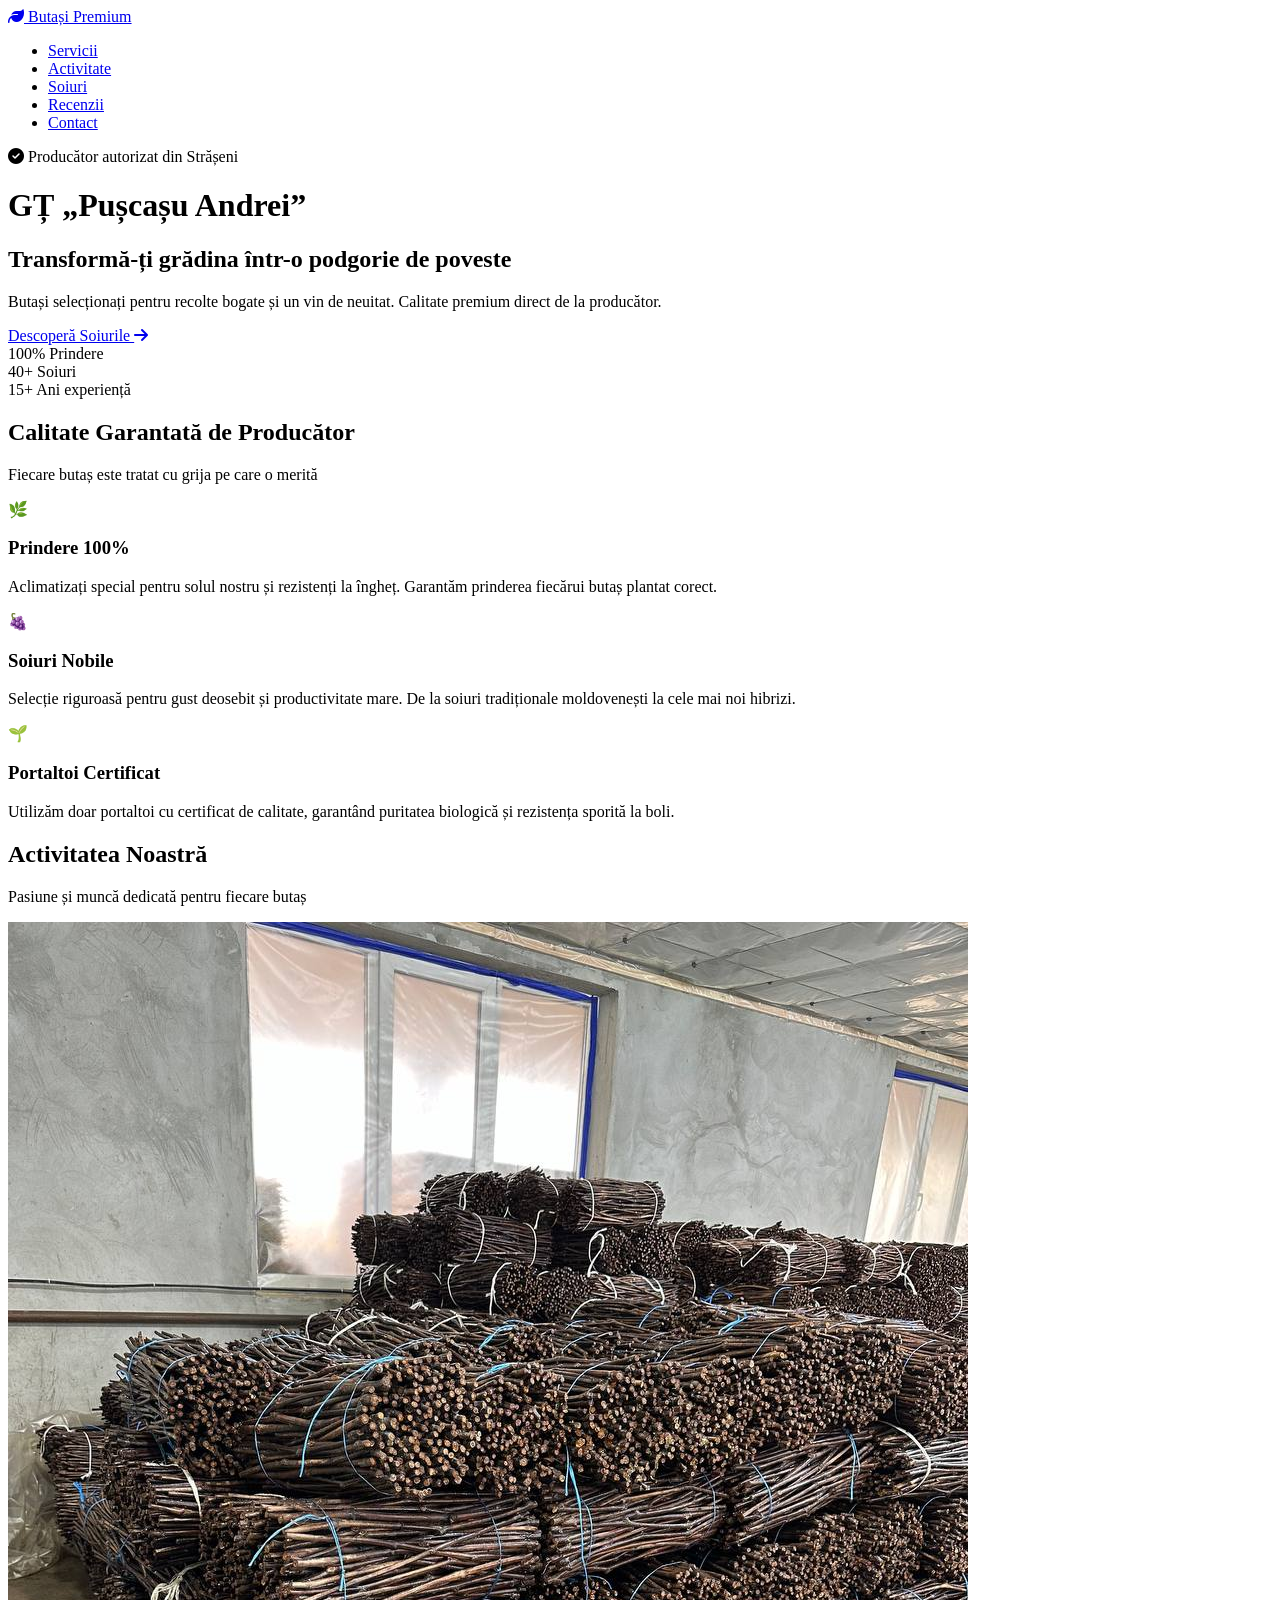
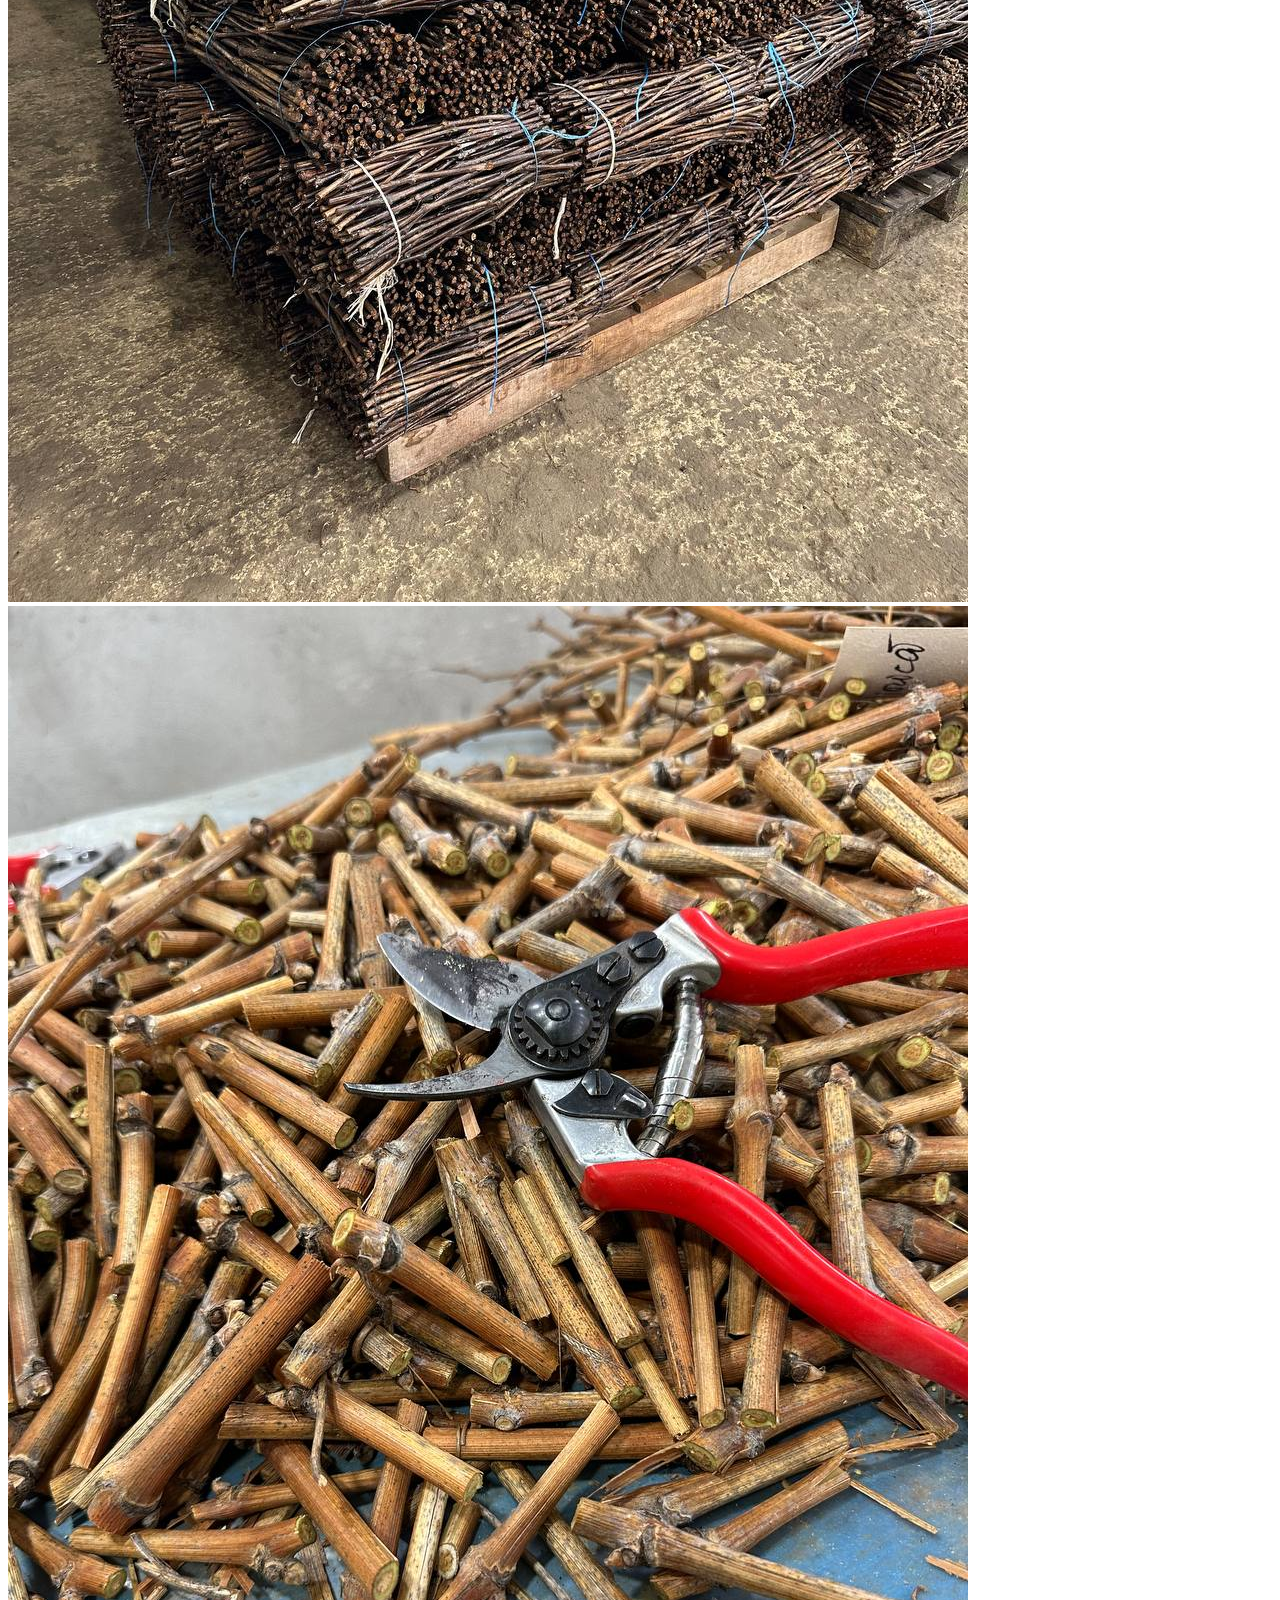
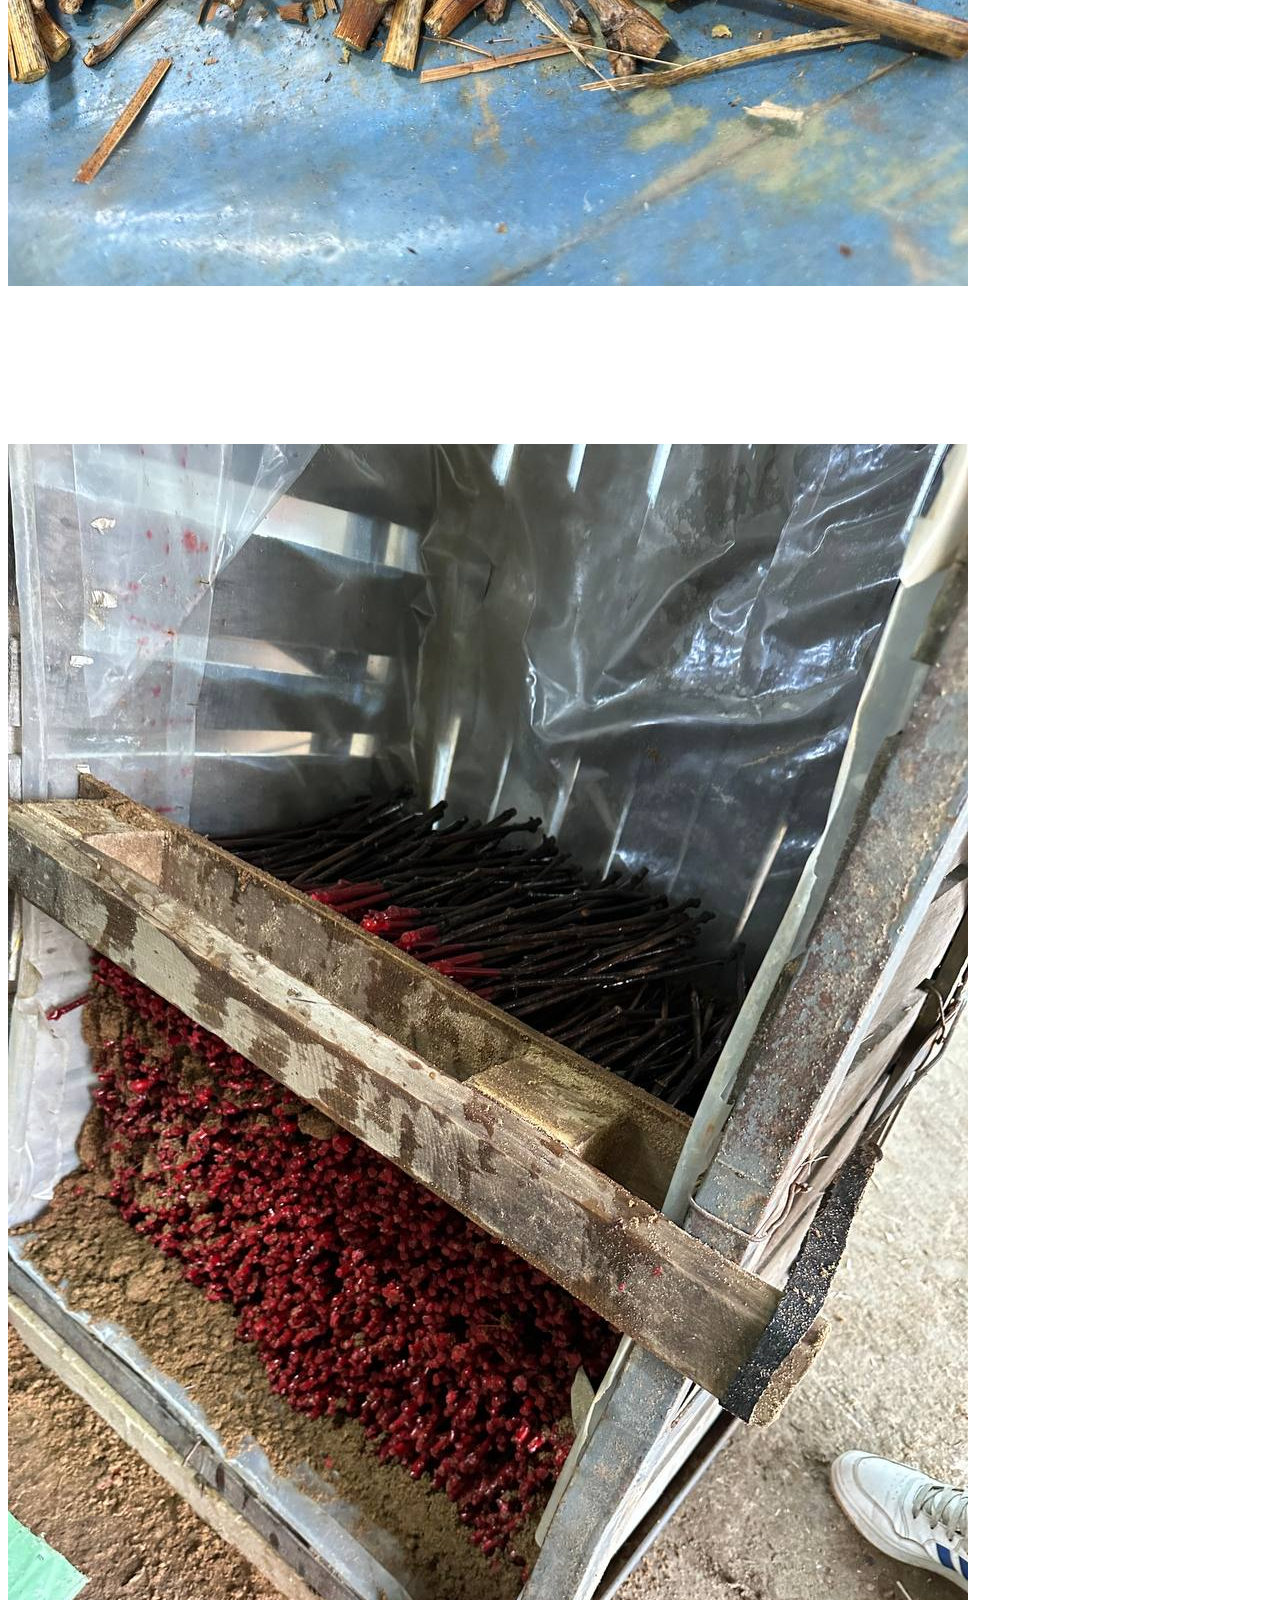
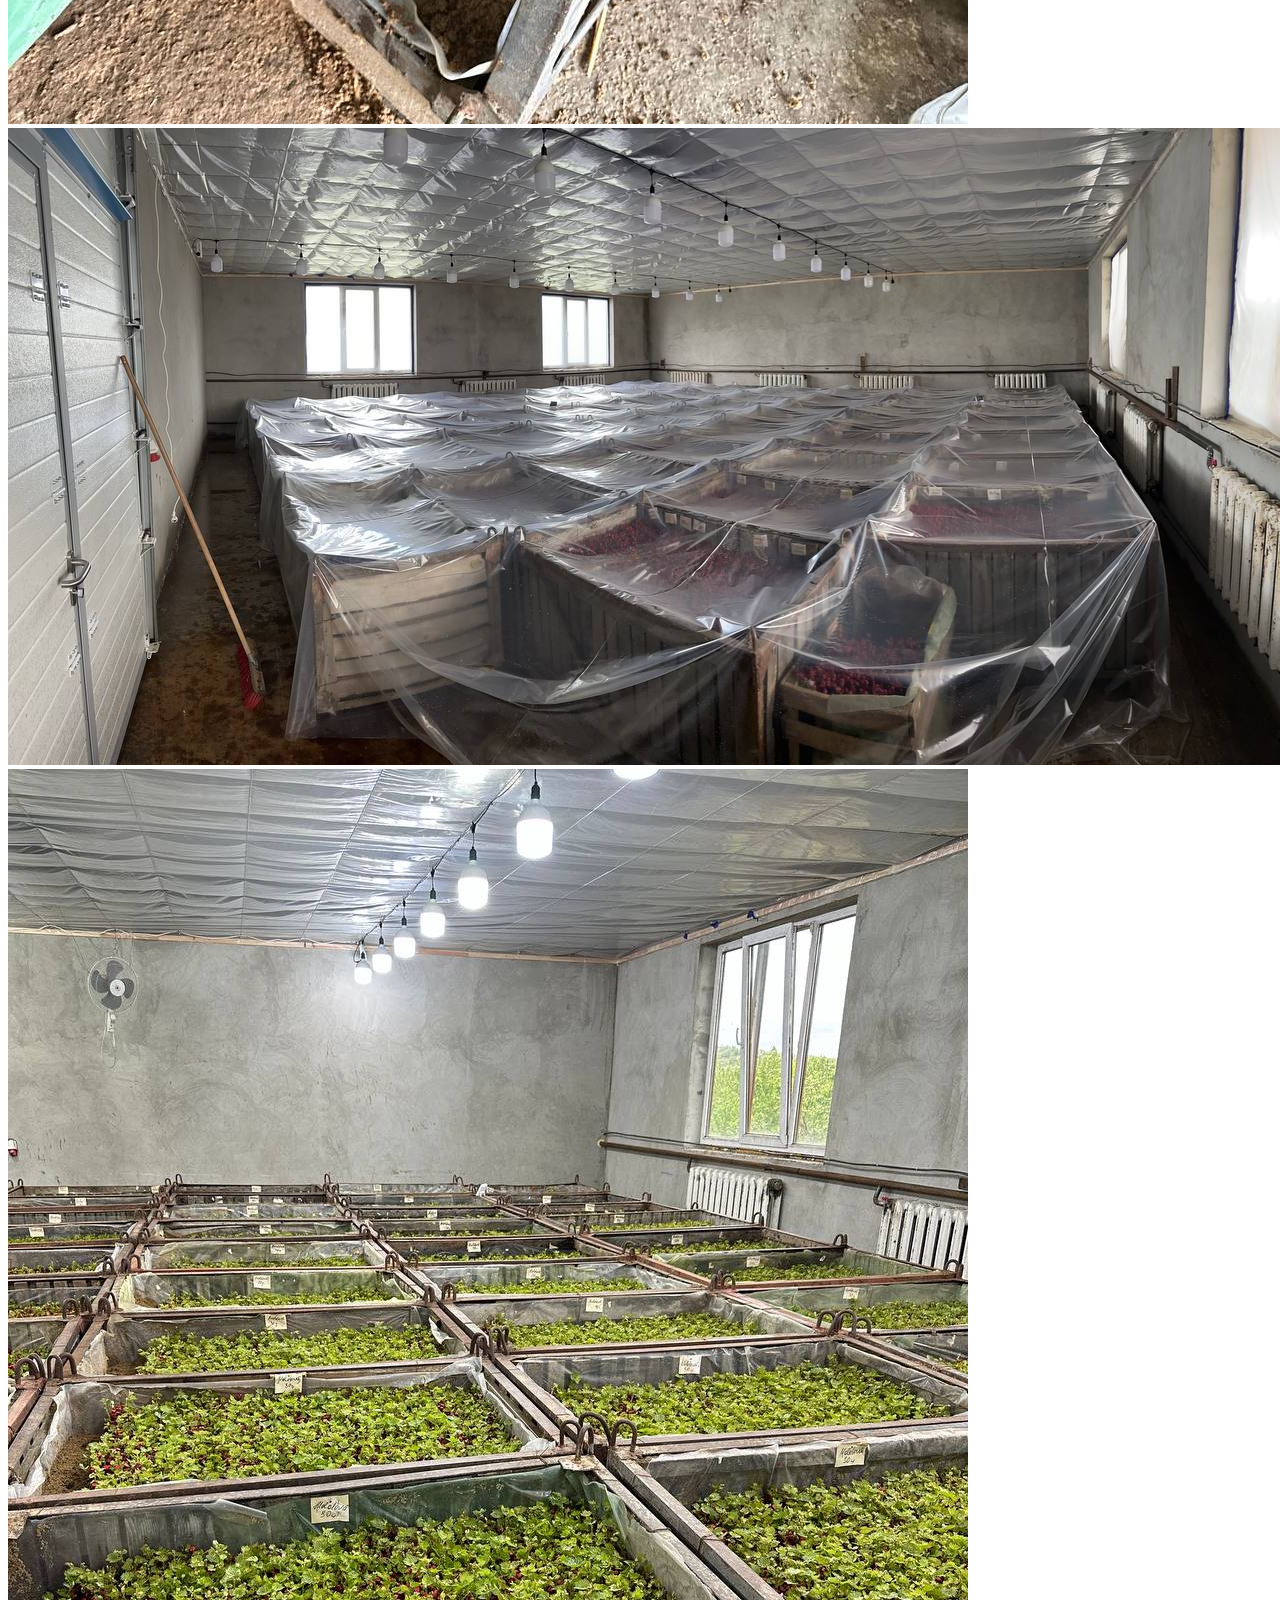
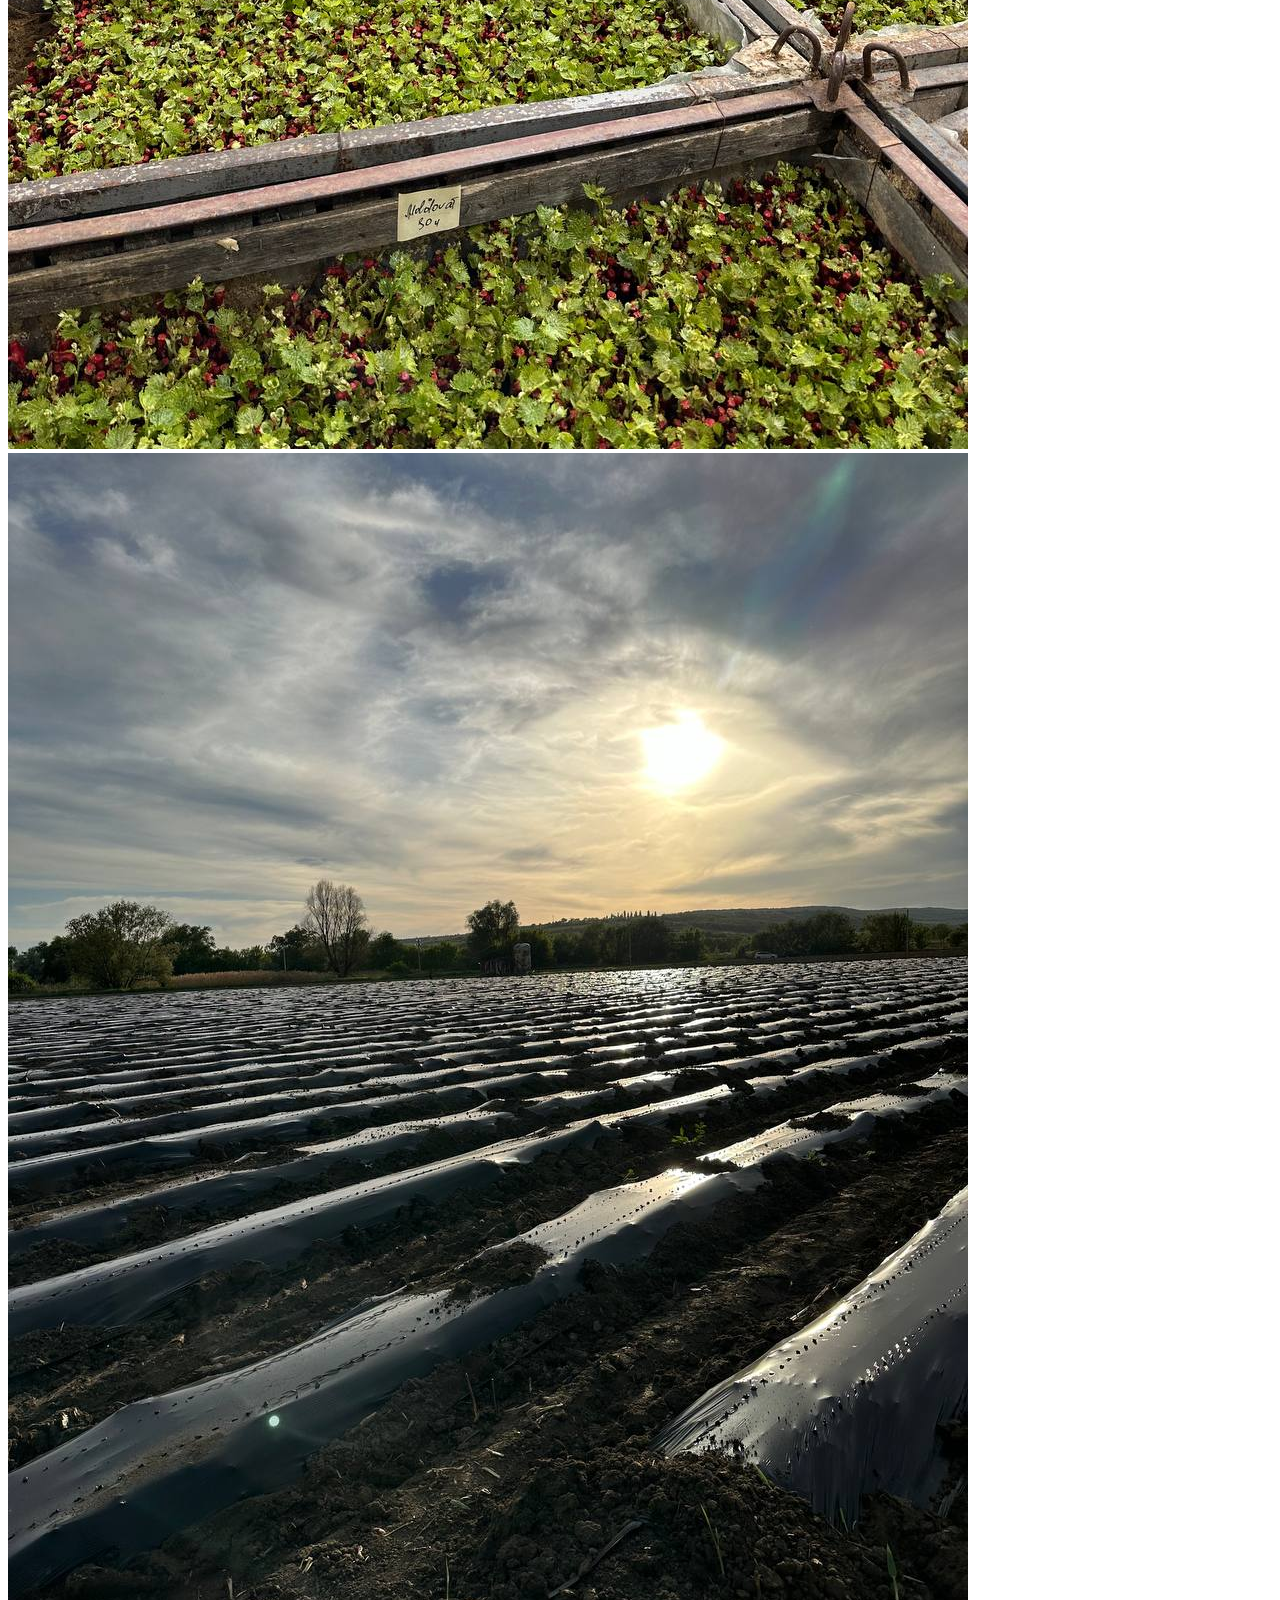
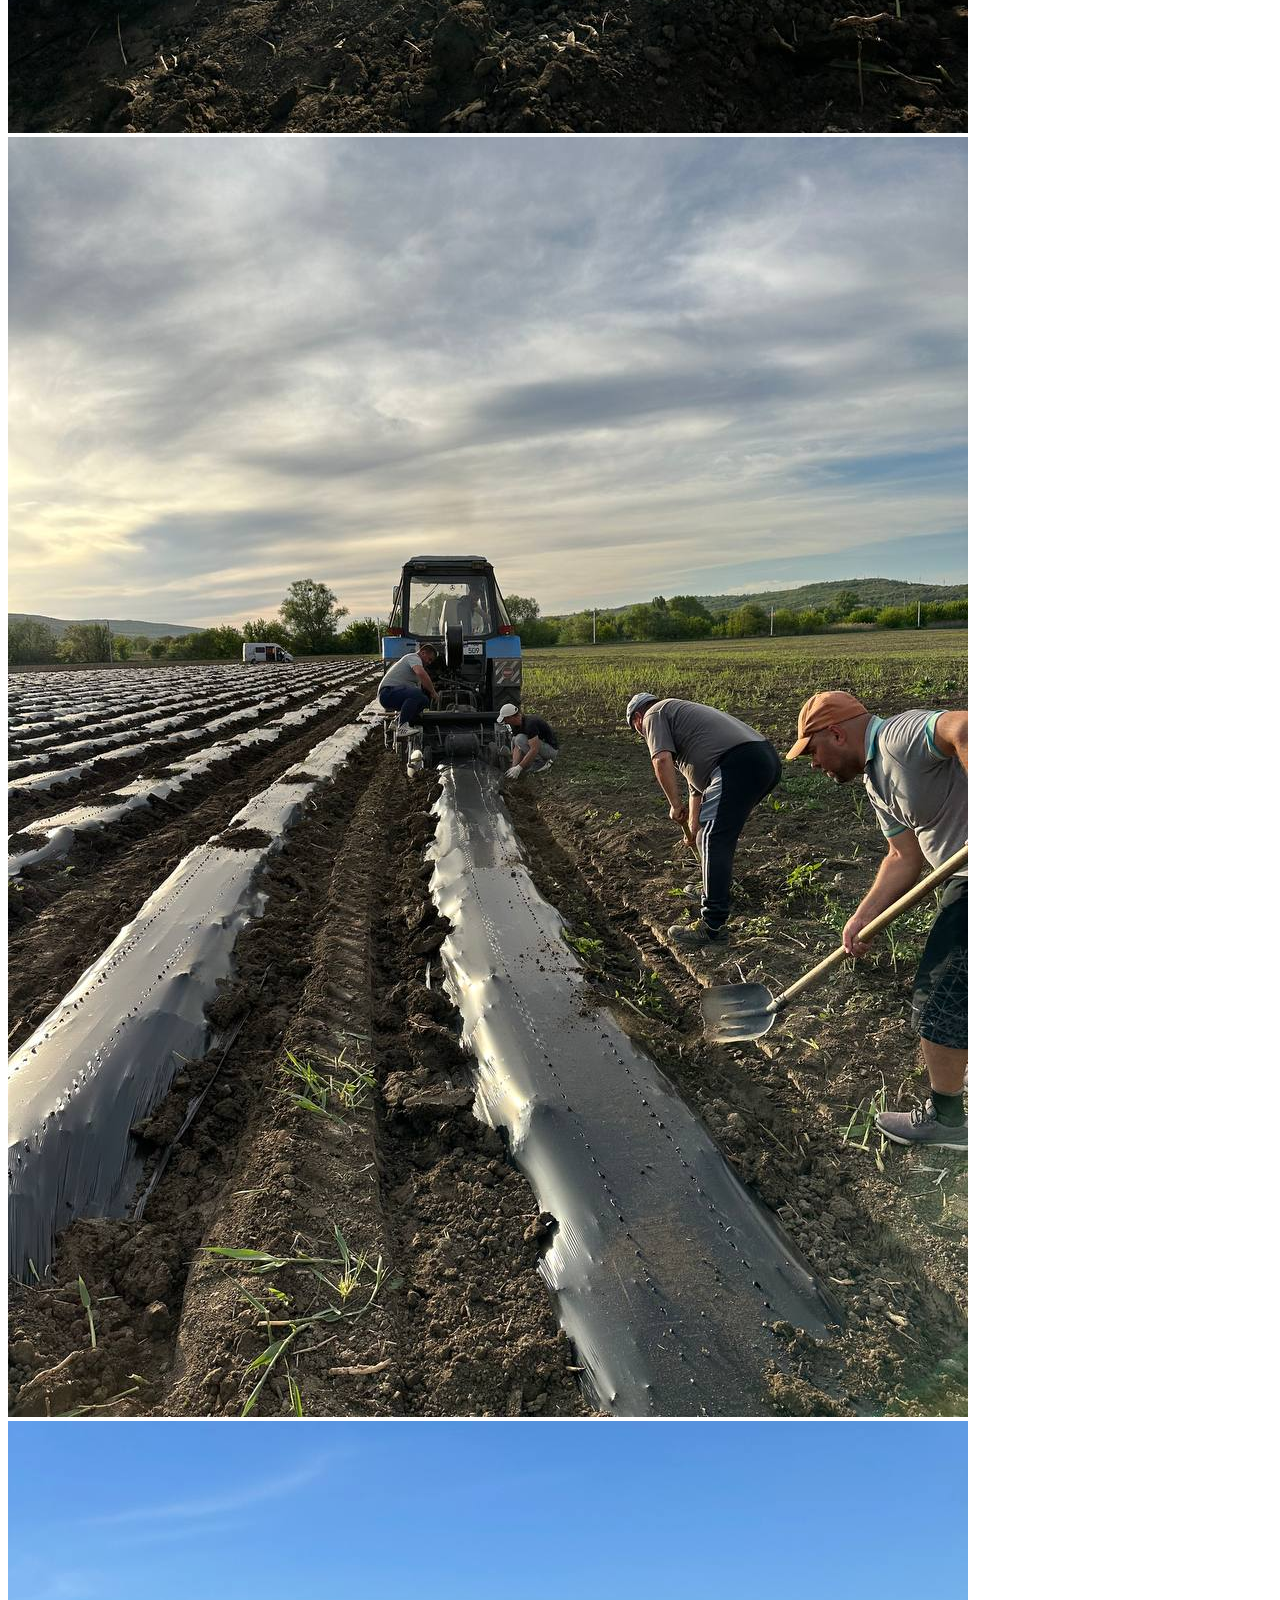
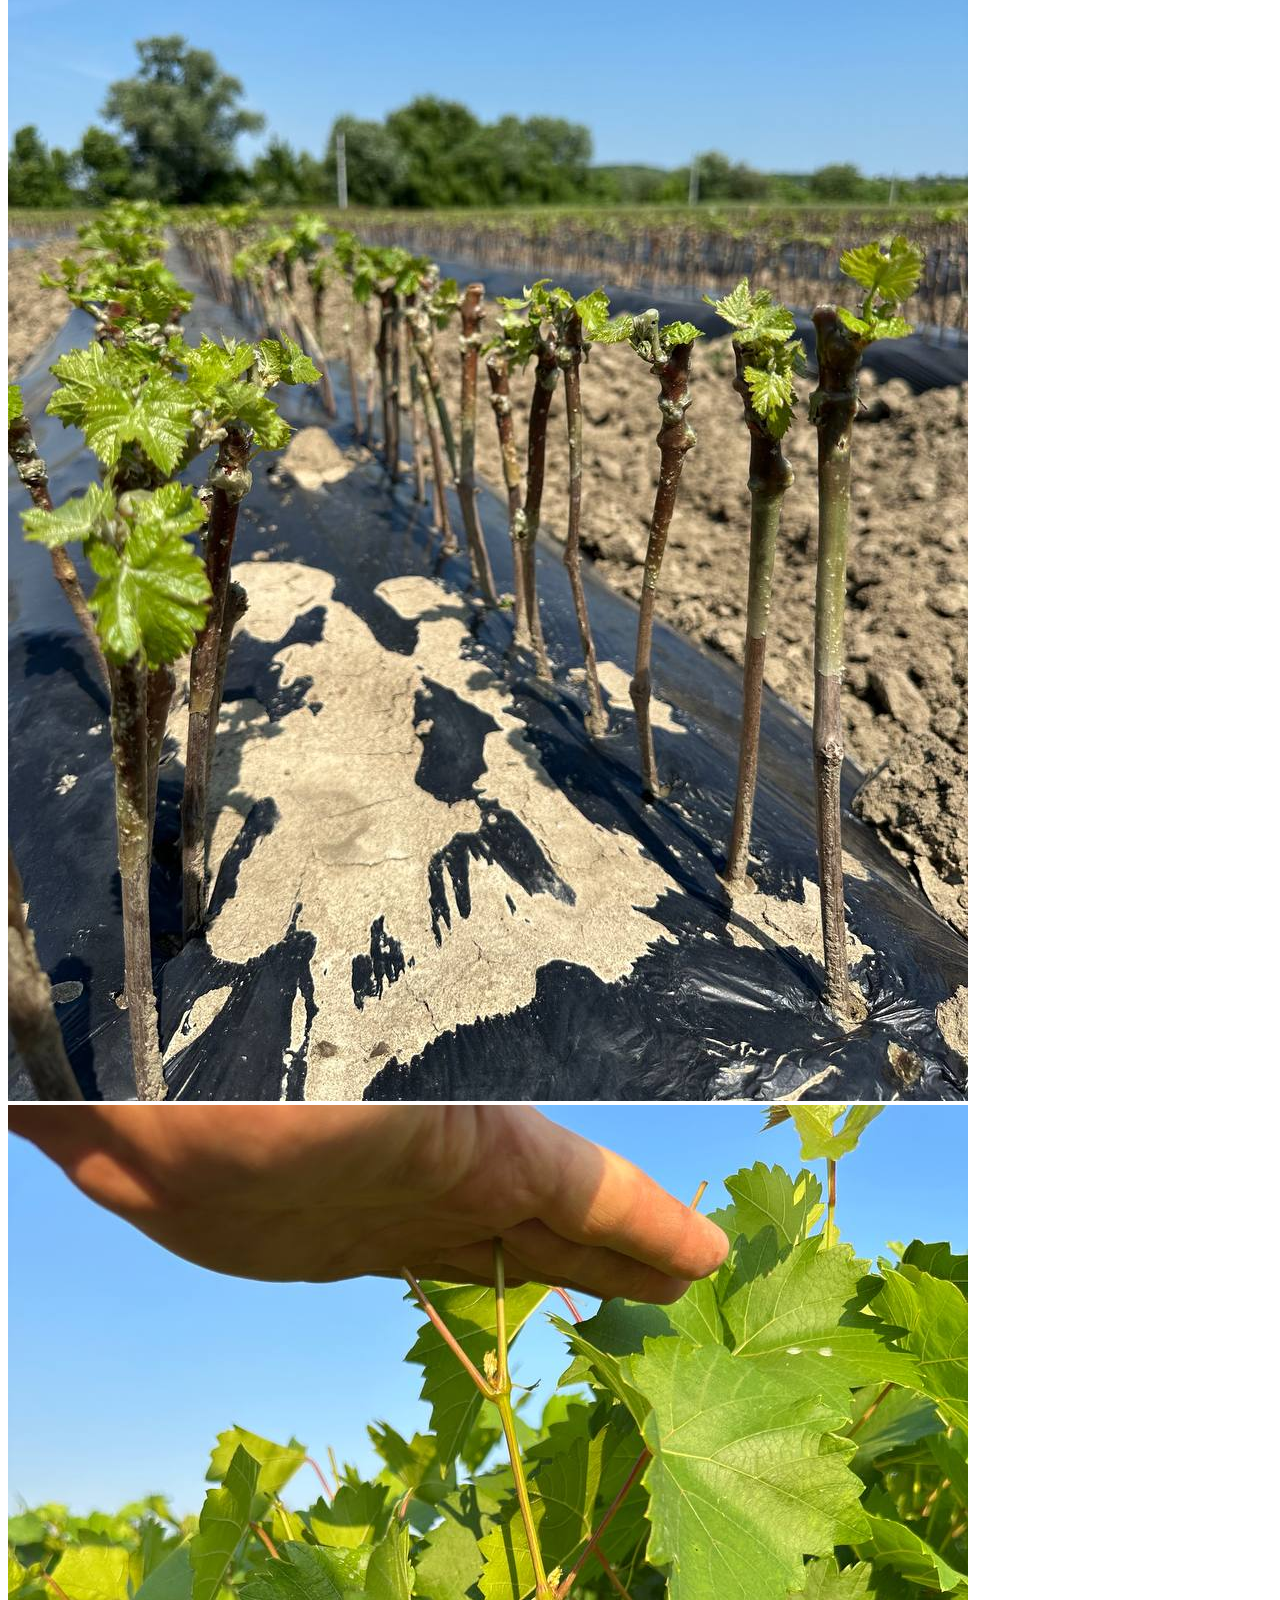
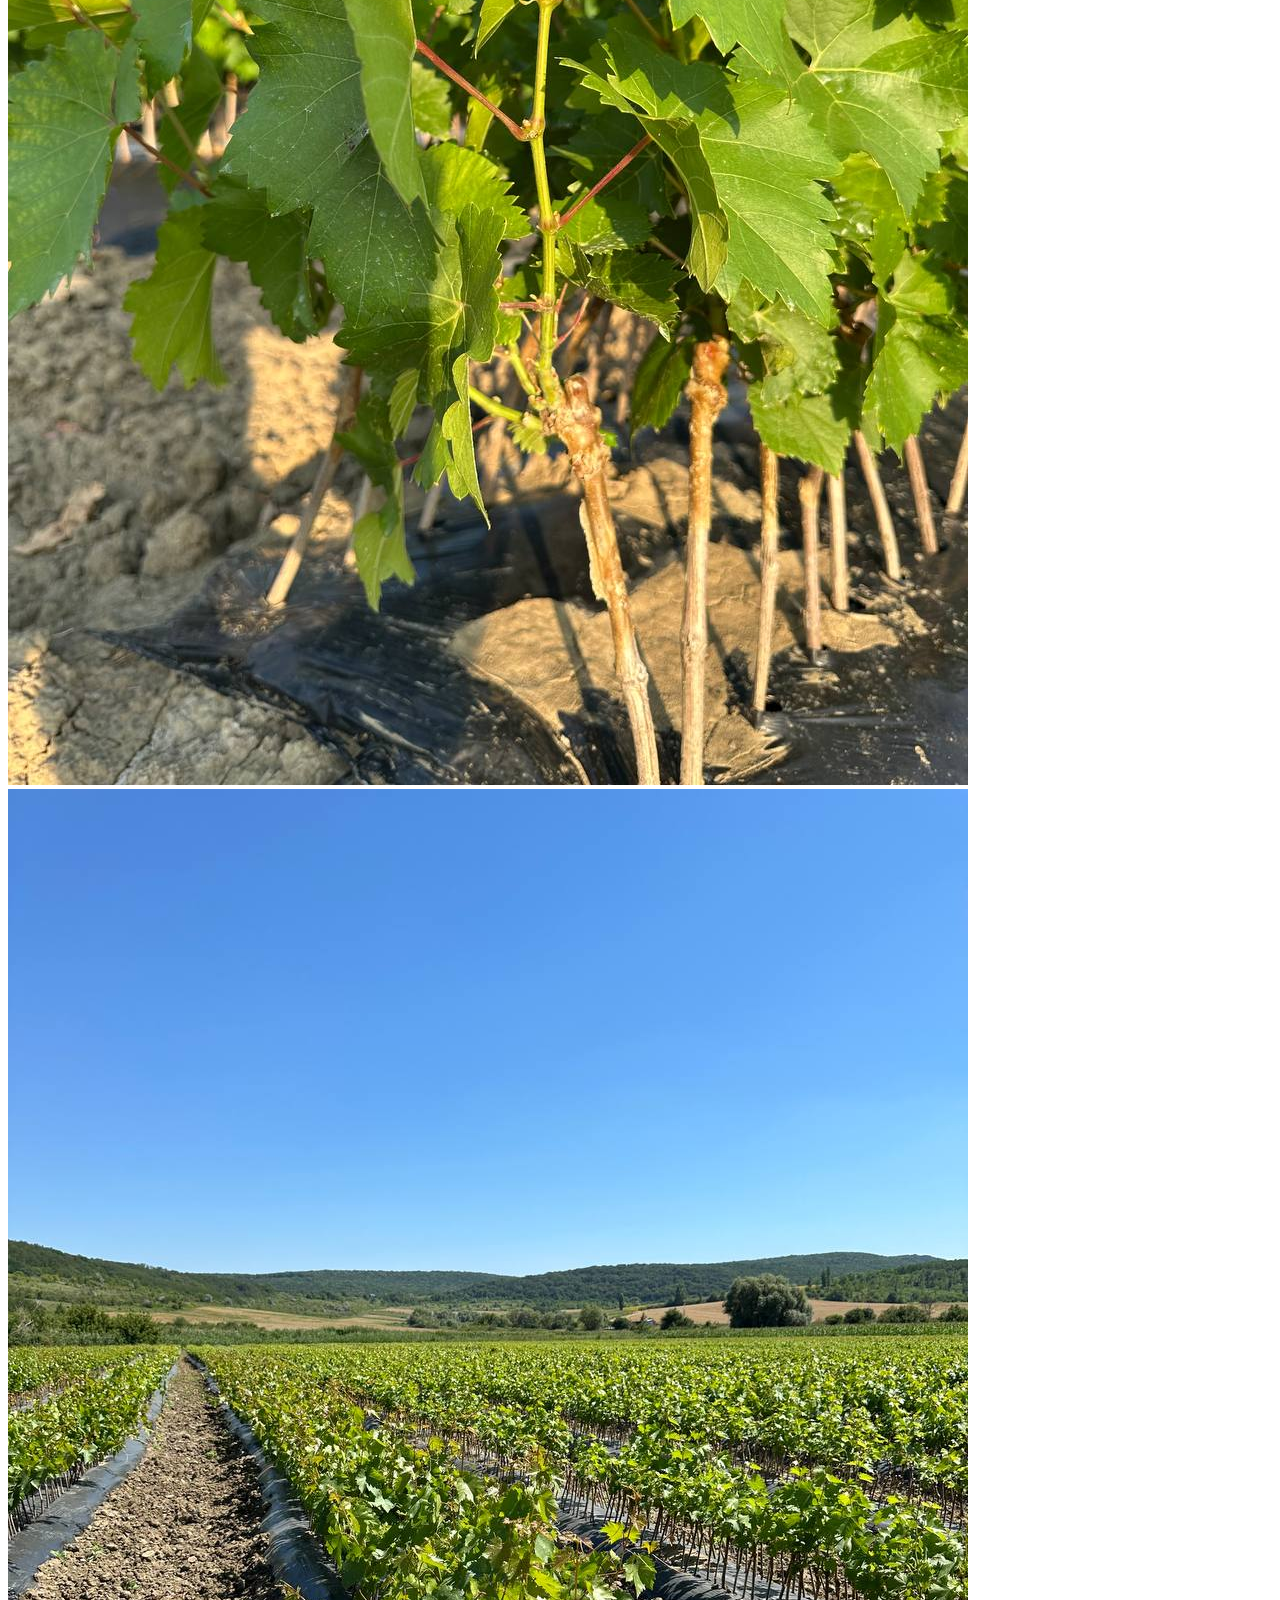
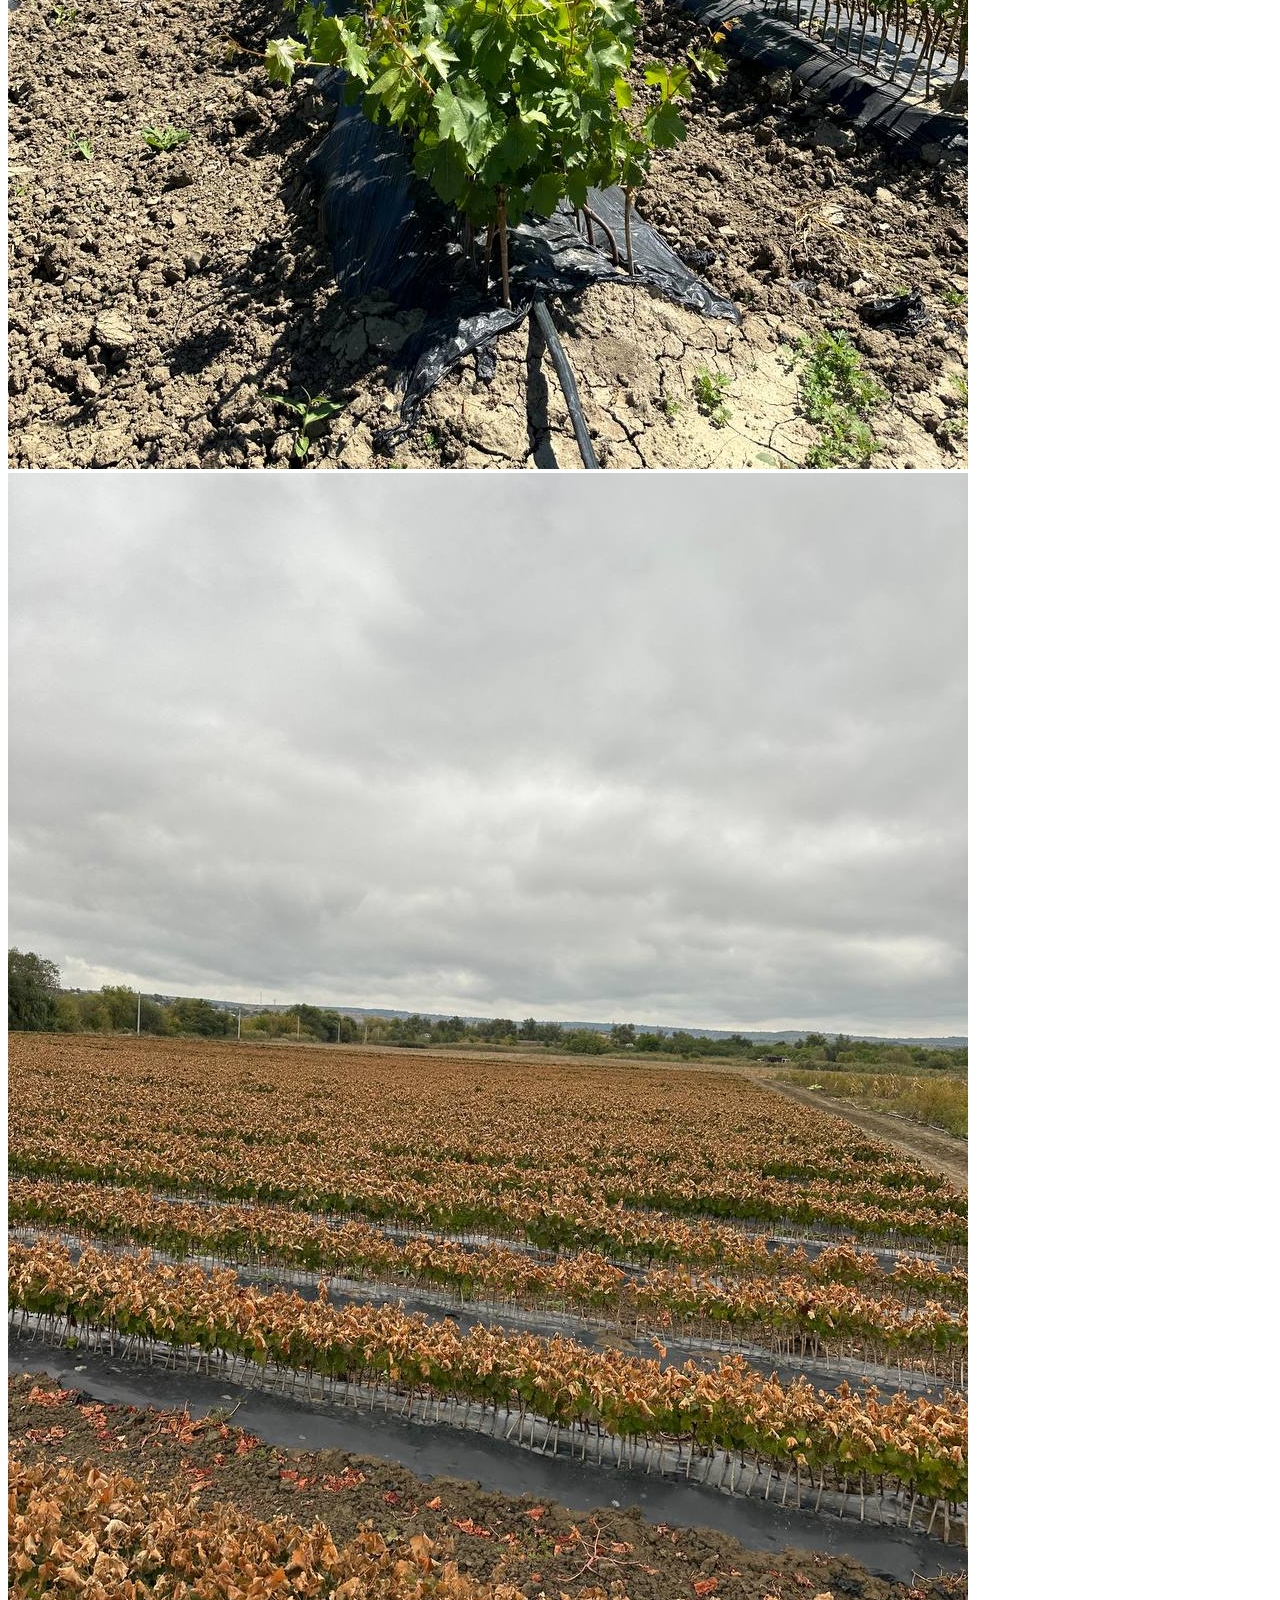
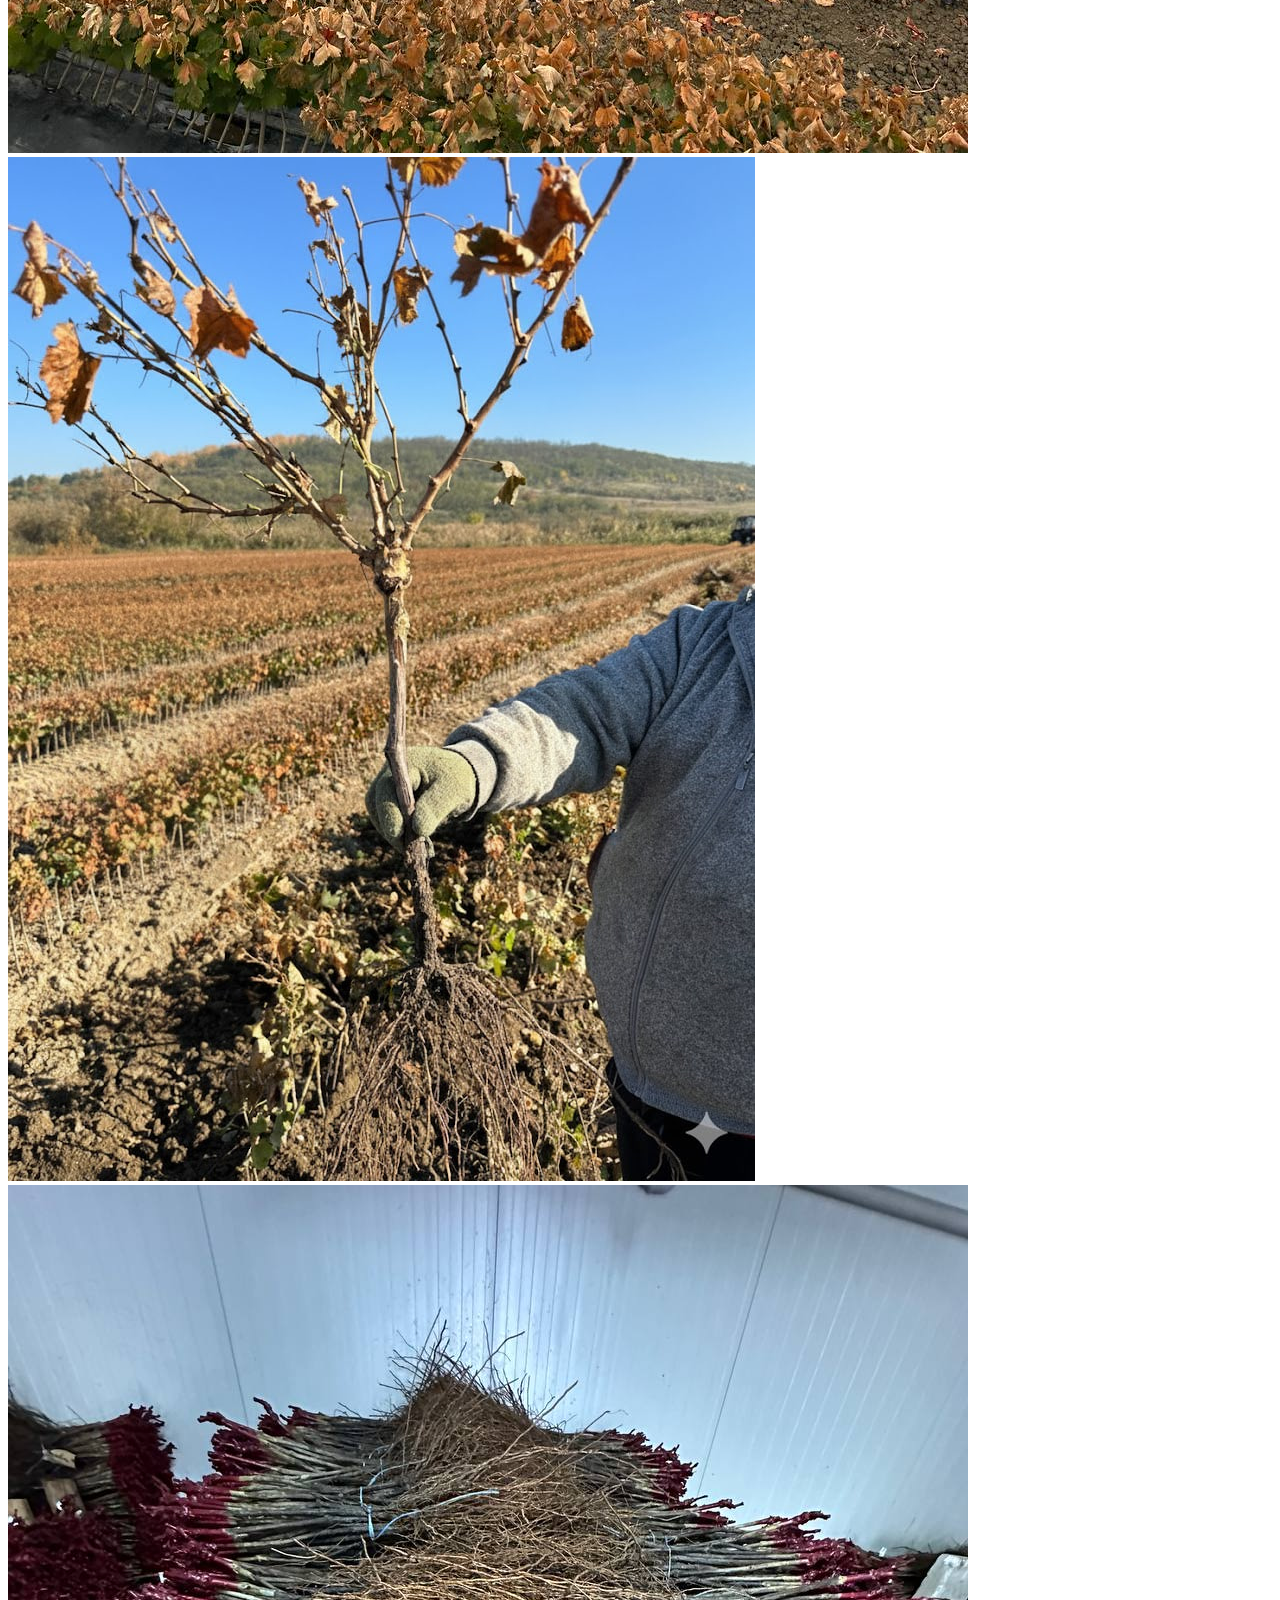
==== commit 33f731ef: "Update index.html" ====
--- a/index.html
+++ b/index.html
@@ -1,92 +1,100 @@
 <!DOCTYPE html>
 <html lang="ro">
-
 <head>
     <meta charset="UTF-8">
-
+    <meta name="viewport" content="width=device-width, initial-scale=1.0, maximum-scale=1.0, user-scalable=no">
     <title>Butași Premium MD – Producător Butași Viță de Vie | GȚ Pușcașu Andrei</title>
-
-    <meta name="viewport" content="width=device-width, initial-scale=1.0">
-    <meta name="description"
-        content="Butași de viță de vie din Moldova, producător din Strășeni, satul Vorniceni. Soiuri de masă și de vin, prindere garantată, calitate premium și preț avantajos.">
-    <meta name="robots" content="index, follow">
-
-    <!-- Google Verification -->
-    <meta name="google-site-verification"
-        content="s4KlY7zMoYkNX90Z4KT1FX3IvEk9r_F55dx97pqpvt0">
-
-    <!-- Open Graph -->
+    <meta name="description" content="Butași de viță de vie din Moldova, producător din Strășeni, satul Vorniceni. Soiuri de masă și de vin, prindere garantată, calitate premium și preț avantajos.">
+    <meta name="keywords" content="butași viță de vie, butași Moldova, butași Strășeni, Vorniceni, viță de vie, soiuri de masă, soiuri de vin, pepinieră viticolă">
+    <meta name="google-site-verification" content="s4KlY7zMoYkNX90Z4KT1FX3IvEk9r_F55dx97pqpvt0">
+    <meta name="language" content="ro">
+    <meta name="geo.region" content="MD">
+    <meta name="geo.placename" content="Vorniceni">
     <meta property="og:type" content="website">
-    <meta property="og:site_name" content="Butași Premium MD">
-    <meta property="og:locale" content="ro_MD">
     <meta property="og:url" content="https://butasipremium.com/">
     <meta property="og:title" content="Butași Premium MD - GȚ Pușcașu Andrei">
-    <meta property="og:description"
-        content="Producător de butași de viță de vie din Strășeni. Calitate premium și prindere garantată.">
+    <meta property="og:description" content="Producător de butași de viță de vie din Strășeni. Calitate premium și prindere garantată.">
     <meta property="og:image" content="https://butasipremium.com/Img/link.jpg">
-
-    <!-- Favicon -->
-    <link rel="icon" type="image/png" href="/Img/gtpa.png">
+    <link rel="icon" type="image/png" href="/Img/grape.jpg">
     <link rel="apple-touch-icon" href="/Img/gtpa.png">
-
-    <!-- Fonts -->
-    <link href="https://fonts.googleapis.com/css2?family=Poppins:wght@300;400;800&display=swap"
-        rel="stylesheet">
-
-    <!-- Font Awesome -->
-    <link rel="stylesheet"
-        href="https://cdnjs.cloudflare.com/ajax/libs/font-awesome/6.0.0/css/all.min.css">
-
-    <!-- CSS -->
-    <link rel="stylesheet" href="Css/navbar.css">
-    <link rel="stylesheet" href="Css/hero.css">
-    <link rel="stylesheet" href="Css/servicii.css">
-    <link rel="stylesheet" href="Css/activitate.css">
-    <link rel="stylesheet" href="Css/soiuri.css">
-    <link rel="stylesheet" href="Css/contact.css">
+    <link href="https://fonts.googleapis.com/css2?family=Poppins:wght@300;400;600;700;800;900&display=swap" rel="stylesheet">
+    <link rel="stylesheet" href="https://cdnjs.cloudflare.com/ajax/libs/font-awesome/6.4.0/css/all.min.css">
+    <link rel="stylesheet" href="css/style.css">
+<base target="_blank">
 </head>
-
 <body>
 
+    <!-- ========== NAVBAR ========== -->
+    <nav class="navbar" id="navbar">
+        <div class="nav-container">
+            <a href="index.html" class="nav-logo">
+                <i class="fas fa-leaf"></i>
+                Butași Premium
+            </a>
+            <ul class="nav-menu" id="navMenu">
+                <li><a href="#servicii" class="nav-link">Servicii</a></li>
+                <li><a href="#activitate" class="nav-link">Activitate</a></li>
+                <li><a href="#soiuri" class="nav-link">Soiuri</a></li>
+                <li><a href="#testimoniale" class="nav-link">Recenzii</a></li>
+                <li><a href="#contact" class="nav-btn">Contact</a></li>
+            </ul>
+            <div class="nav-toggle" id="navToggle">
+                <span></span>
+                <span></span>
+                <span></span>
+            </div>
+        </div>
+    </nav>
+
+    <!-- ========== HERO ========== -->
     <header class="hero" id="top">
         <div class="hero-content">
-            <div class="company-container">
-                <h1 class="company-name-huge">GȚ „Pușcașu Andrei”</h1>
-            </div>
-            <h2 class="hero-subtitle">Transformă-ți grădina într-o podgorie de poveste</h2>
-            <p class="hero-description">Butași selecționați pentru recolte bogate și un vin de neuitat.</p>
-            <a href="#soiuri" class="btn-main">Descoperă Soiurile Noastre</a>
+            <div class="hero-badge fade-in">
+                <i class="fas fa-check-circle"></i>
+                Producător autorizat din Strășeni
+            </div>
+            <h1 class="company-name fade-in stagger-1">GȚ „Pușcașu Andrei”</h1>
+            <h2 class="hero-subtitle fade-in stagger-2">Transformă-ți grădina într-o podgorie de poveste</h2>
+            <p class="hero-description fade-in stagger-2">Butași selecționați pentru recolte bogate și un vin de neuitat. Calitate premium direct de la producător.</p>
+            <a href="#soiuri" class="btn btn-primary fade-in stagger-3">
+                Descoperă Soiurile
+                <i class="fas fa-arrow-right"></i>
+            </a>
+            <div class="hero-stats fade-in stagger-3">
+                <div class="stat-item">
+                    <span class="stat-number">100%</span>
+                    <span class="stat-label">Prindere</span>
+                </div>
+                <div class="stat-item">
+                    <span class="stat-number">40+</span>
+                    <span class="stat-label">Soiuri</span>
+                </div>
+                <div class="stat-item">
+                    <span class="stat-number">15+</span>
+                    <span class="stat-label">Ani experiență</span>
+                </div>
+            </div>
         </div>
     </header>
 
-    <nav class="navbar">
-        <div class="nav-container">
-            <a href="#top" class="nav-logo">Acasă</a>
-            <ul class="nav-menu">
-                <li><a href="#servicii" class="nav-link">Servicii</a></li>
-                <li><a href="#activitate" class="nav-link">Activitatea Noastră</a></li>
-                <li><a href="#soiuri" class="nav-link">Soiuri/Butași</a></li>
-                <li><a href="#contact" class="nav-btn">Contact</a></li>
-            </ul>
-        </div>
-    </nav>
-
-    <section id="servicii" class="promo-section">
-        <div class="content-wrapper">
-            <h2 class="promo-title">Calitate Garantată de Producător</h2>
-            <div class="promo-grid">
-                <div class="promo-card">
-                    <div class="promo-icon">🌿</div>
+    <!-- ========== SERVICII ========== -->
+    <section id="servicii" class="section-glass" style="--bg-image: url('../Img/vin.jpg');">
+        <div class="content-wrapper">
+            <h2 class="section-title fade-in">Calitate Garantată de Producător</h2>
+            <p class="section-subtitle fade-in">Fiecare butaș este tratat cu grija pe care o merită</p>
+            <div class="servicii-grid">
+                <div class="serviciu-card fade-in stagger-1">
+                    <div class="serviciu-icon">🌿</div>
                     <h3>Prindere 100%</h3>
-                    <p>Aclimatizați special pentru solul nostru și rezistenți la îngheț.</p>
-                </div>
-                <div class="promo-card">
-                    <div class="promo-icon">🍇</div>
+                    <p>Aclimatizați special pentru solul nostru și rezistenți la îngheț. Garantăm prinderea fiecărui butaș plantat corect.</p>
+                </div>
+                <div class="serviciu-card fade-in stagger-2">
+                    <div class="serviciu-icon">🍇</div>
                     <h3>Soiuri Nobile</h3>
-                    <p>Selecție riguroasă pentru gust deosebit și productivitate mare.</p>
-                </div>
-                <div class="promo-card">
-                    <div class="promo-icon">🌱</div>
+                    <p>Selecție riguroasă pentru gust deosebit și productivitate mare. De la soiuri tradiționale moldovenești la cele mai noi hibrizi.</p>
+                </div>
+                <div class="serviciu-card fade-in stagger-3">
+                    <div class="serviciu-icon">🌱</div>
                     <h3>Portaltoi Certificat</h3>
                     <p>Utilizăm doar portaltoi cu certificat de calitate, garantând puritatea biologică și rezistența sporită la boli.</p>
                 </div>
@@ -94,101 +102,232 @@
         </div>
     </section>
 
-    <section id="activitate" class="activitate-section">
-        <div class="content-wrapper">
-            <h2 class="promo-title">Activitatea Noastră</h2>
-            <p class="categorii-subtitle" style="margin-bottom: 40px;">Pasiune și muncă dedicată pentru fiecare butaș.</p>
-            <div class="carousel-container">
-                <div class="carousel-track">
-                    <div class="carousel-slide"><img src="poze activitate/1.jpg" alt="Activitate 1"></div>
-                    <div class="carousel-slide"><img src="poze activitate/2.jpg" alt="Activitate 2"></div>
-                    <div class="carousel-slide video-split-slide">
-                        <video autoplay muted loop playsinline class="carousel-video">
-                            <source src="poze activitate/3.mp4" type="video/mp4">
-                        </video>
-                        <video autoplay muted loop playsinline class="carousel-video">
-                            <source src="poze activitate/4.mp4" type="video/mp4">
-                        </video>
-                    </div>
-                    <div class="carousel-slide"><img src="poze activitate/5.jpg" alt="Activitate 5"></div>
-                    <div class="carousel-slide"><img src="poze activitate/6.jpg" alt="Activitate 6"></div>
-                    <div class="carousel-slide"><img src="poze activitate/7.jpg" alt="Activitate 7"></div>
-                    <div class="carousel-slide"><img src="poze activitate/8.jpg" alt="Activitate 8"></div>
-                    <div class="carousel-slide"><img src="poze activitate/9.jpg" alt="Activitate 9"></div>
-                    <div class="carousel-slide"><img src="poze activitate/10.jpg" alt="Activitate 10"></div>
-                    <div class="carousel-slide"><img src="poze activitate/11.jpg" alt="Activitate 11"></div>
-                    <div class="carousel-slide"><img src="poze activitate/12.jpg" alt="Activitate 12"></div>
-                    <div class="carousel-slide"><img src="poze activitate/13.jpg" alt="Activitate 13"></div>
-                    <div class="carousel-slide"><img src="poze activitate/14.jpg" alt="Activitate 14"></div>
-                    <div class="carousel-slide"><img src="poze activitate/15.jpg" alt="Activitate 15"></div>
-                </div>
-                <button class="carousel-btn prev"><i class="fas fa-chevron-left"></i></button>
-                <button class="carousel-btn next"><i class="fas fa-chevron-right"></i></button>
+    <!-- ========== ACTIVITATE ========== -->
+    <section id="activitate" class="section-glass" style="--bg-image: url('../Img/vinInspate.jpg');">
+        <div class="content-wrapper">
+            <h2 class="section-title fade-in">Activitatea Noastră</h2>
+            <p class="section-subtitle fade-in">Pasiune și muncă dedicată pentru fiecare butaș</p>
+            <div class="carousel-wrapper fade-in">
+                <div class="carousel-container">
+                    <div class="carousel-track" id="carouselTrack">
+                        <div class="carousel-slide"><img src="poze activitate/1.jpg" alt="Depozit butași"></div>
+                        <div class="carousel-slide"><img src="poze activitate/2.jpg" alt="Pregătire butași"></div>
+                        <div class="carousel-slide video-split">
+                            <video autoplay muted loop playsinline><source src="poze activitate/3.mp4" type="video/mp4"></video>
+                            <video autoplay muted loop playsinline><source src="poze activitate/4.mp4" type="video/mp4"></video>
+                        </div>
+                        <div class="carousel-slide"><img src="poze activitate/5.jpg" alt="Procesare"></div>
+                        <div class="carousel-slide"><img src="poze activitate/6.jpg" alt="Lucru manual"></div>
+                        <div class="carousel-slide"><img src="poze activitate/7.jpg" alt="Seră butași"></div>
+                        <div class="carousel-slide"><img src="poze activitate/8.jpg" alt="Răsadniță"></div>
+                        <div class="carousel-slide"><img src="poze activitate/9.jpg" alt="Câmp viță de vie"></div>
+                        <div class="carousel-slide"><img src="poze activitate/10.jpg" alt="Plantare"></div>
+                        <div class="carousel-slide"><img src="poze activitate/11.jpg" alt="Echipa la lucru"></div>
+                        <div class="carousel-slide"><img src="poze activitate/12.jpg" alt="Recoltă"></div>
+                        <div class="carousel-slide"><img src="poze activitate/13.jpg" alt="Butași finali"></div>
+                        <div class="carousel-slide"><img src="poze activitate/14.jpg" alt="Ambalare"></div>
+                        <div class="carousel-slide"><img src="poze activitate/15.jpg" alt="Livrare"></div>
+                    </div>
+                    <button class="carousel-btn prev" id="prevBtn" aria-label="Anterior"><i class="fas fa-chevron-left"></i></button>
+                    <button class="carousel-btn next" id="nextBtn" aria-label="Următor"><i class="fas fa-chevron-right"></i></button>
+                </div>
+                <div class="carousel-dots" id="carouselDots"></div>
             </div>
         </div>
     </section>
 
-    <section id="soiuri" class="categorii-butasi-section">
-        <div class="full-width-container">
-            <h2 class="categorii-title">Descoperă Selecția Noastră</h2>
-            <p class="categorii-subtitle">Explorează butași de masă și de vin, de cea mai bună calitate.</p>
+    <!-- ========== SOIURI ========== -->
+    <section id="soiuri" class="section-glass" style="--bg-image: url('../Img/grape.jpg');">
+        <div class="content-wrapper">
+            <h2 class="section-title fade-in">Descoperă Selecția Noastră</h2>
+            <p class="section-subtitle fade-in">Explorează butași de masă și de vin, de cea mai bună calitate</p>
             <div class="categorii-grid">
-                <a href="ButasiMasa.html">
-                    <div class="categorii-card">
-                        <img src="Img/masa.jpg" alt="Butasi de Vita de Vie pentru Masa" class="categorii-img">
-                        <div class="categorii-overlay">
-                            <h3>Butași de Masă</h3>
-                            <p>Ideali pentru consum proaspăt și deserturi.</p>
-                            <span class="tap-hint">Apasă pentru detalii <i class="fas fa-arrow-right"></i></span>
-                        </div>
+                <a href="butasi-masa.html" class="categorie-card fade-in stagger-1">
+                    <img src="Img/masa.jpg" alt="Butași de Masă">
+                    <div class="categorie-overlay">
+                        <h3>Butași de Masă</h3>
+                        <p>Ideali pentru consum proaspăt și deserturi</p>
+                        <span class="tap-hint">Vezi soiurile <i class="fas fa-arrow-right"></i></span>
                     </div>
                 </a>
-                <a href="ButasiVin.html">
-                    <div class="categorii-card">
-                        <img src="Img/vinbutoi.jpg" alt="Butasi de Vita de Vie pentru Vin" class="categorii-img">
-                        <div class="categorii-overlay">
-                            <h3>Butași de Vin</h3>
-                            <p>Pentru vinuri nobile și licori memorabile.</p>
-                            <span class="tap-hint">Apasă pentru detalii <i class="fas fa-arrow-right"></i></span>
-                        </div>
+                <a href="butasi-vin.html" class="categorie-card fade-in stagger-2">
+                    <img src="Img/vinbutoi.jpg" alt="Butași de Vin">
+                    <div class="categorie-overlay">
+                        <h3>Butași de Vin</h3>
+                        <p>Pentru vinuri nobile și licori memorabile</p>
+                        <span class="tap-hint">Vezi soiurile <i class="fas fa-arrow-right"></i></span>
                     </div>
                 </a>
             </div>
         </div>
     </section>
 
-    <footer id="contact" class="contact-section">
-        <div class="content-wrapper">
-            <h2 class="main-title">Suntem la un mesaj distanță</h2>
-            <p class="main-subtitle">Alege metoda preferată de comunicare și hai să discutăm.</p>
-            <div class="glass-panel-container">
-                <div class="side-info map-side">
-                    <h3 class="map-title"><i class="fas fa-map-marked-alt"></i> Găsește-ne aici</h3>
-                    <div class="map-container">
-                        <iframe src="https://www.google.com/maps/embed?pb=!1m18!1m12!1m3!1d21706.022366852674!2d28.425495599999998!3d47.15290314999999!2m3!1f0!2f0!3f0!3m2!1i1024!2i768!4f13.1!3m3!1m2!1s0x40cbc90018c83d89%3A0x67878f9940a063db!2sGt%E2%80%9DPuscasu%20Andrei!5e0!3m2!1sro!2s!4v1767385154631!5m2!1sro!2s" width="600" height="450" style="border:0;" allowfullscreen="" loading="lazy" referrerpolicy="no-referrer-when-downgrade"></iframe>
-                    </div>
-                </div>
-                <div class="side-form info-side">
+    <!-- ========== TESTIMONIALE ========== -->
+    <section id="testimoniale" class="testimonials-section">
+        <div class="content-wrapper">
+            <h2 class="section-title fade-in">Ce Spun Clienții Noștri</h2>
+            <p class="section-subtitle fade-in">Peste 500 de grădini transformate cu butașii noștri</p>
+            <div class="testimonials-grid">
+                <div class="testimonial-card fade-in stagger-1">
+                    <div class="testimonial-quote">"</div>
+                    <p class="testimonial-text">Am comandat 50 de butași de Fetească Neagră și Muscat Ottonel. Prinderea a fost aproape 100%, iar calitatea butașilor este excepțională. Recomand cu încredere!</p>
+                    <div class="testimonial-author">
+                        <div class="testimonial-avatar">IC</div>
+                        <div class="testimonial-info">
+                            <h4>Ion Cojocaru</h4>
+                            <span>Orhei, Republica Moldova</span>
+                            <div class="testimonial-stars">
+                                <i class="fas fa-star"></i>
+                                <i class="fas fa-star"></i>
+                                <i class="fas fa-star"></i>
+                                <i class="fas fa-star"></i>
+                                <i class="fas fa-star"></i>
+                            </div>
+                        </div>
+                    </div>
+                </div>
+                <div class="testimonial-card fade-in stagger-2">
+                    <div class="testimonial-quote">"</div>
+                    <p class="testimonial-text">De 3 ani cumpăr butași de la GȚ Pușcașu Andrei. Soiurile de masă sunt dulci și aromate exact cum promiteau. Livrarea rapidă și ambalarea profesionistă.</p>
+                    <div class="testimonial-author">
+                        <div class="testimonial-avatar">MP</div>
+                        <div class="testimonial-info">
+                            <h4>Mariana Popescu</h4>
+                            <span>Bălți, Republica Moldova</span>
+                            <div class="testimonial-stars">
+                                <i class="fas fa-star"></i>
+                                <i class="fas fa-star"></i>
+                                <i class="fas fa-star"></i>
+                                <i class="fas fa-star"></i>
+                                <i class="fas fa-star"></i>
+                            </div>
+                        </div>
+                    </div>
+                </div>
+                <div class="testimonial-card fade-in stagger-3">
+                    <div class="testimonial-quote">"</div>
+                    <p class="testimonial-text">Am plantat un hectar cu Cabernet Sauvignon și Merlot. Butașii au prins toți, iar acum avem o podgorie superbă. Mulțumim pentru consultanța oferită!</p>
+                    <div class="testimonial-author">
+                        <div class="testimonial-avatar">VC</div>
+                        <div class="testimonial-info">
+                            <h4>Vasile Ciobanu</h4>
+                            <span>Căușeni, Republica Moldova</span>
+                            <div class="testimonial-stars">
+                                <i class="fas fa-star"></i>
+                                <i class="fas fa-star"></i>
+                                <i class="fas fa-star"></i>
+                                <i class="fas fa-star"></i>
+                                <i class="fas fa-star-half-alt"></i>
+                            </div>
+                        </div>
+                    </div>
+                </div>
+                <div class="testimonial-card fade-in stagger-1">
+                    <div class="testimonial-quote">"</div>
+                    <p class="testimonial-text">Butașii de Muscat Italia sunt cei mai buni pe care i-am avut. Strugurii sunt mari, dulci și foarte aromati. O să mai comand și anul viitor!</p>
+                    <div class="testimonial-author">
+                        <div class="testimonial-avatar">ET</div>
+                        <div class="testimonial-info">
+                            <h4>Elena Toma</h4>
+                            <span>Chișinău, Republica Moldova</span>
+                            <div class="testimonial-stars">
+                                <i class="fas fa-star"></i>
+                                <i class="fas fa-star"></i>
+                                <i class="fas fa-star"></i>
+                                <i class="fas fa-star"></i>
+                                <i class="fas fa-star"></i>
+                            </div>
+                        </div>
+                    </div>
+                </div>
+                <div class="testimonial-card fade-in stagger-2">
+                    <div class="testimonial-quote">"</div>
+                    <p class="testimonial-text">Serviciu excelent! Am primit butașii în 2 zile, ambalați perfect. Am plantat 30 de butași de Viorica și Rkatsiteli. Toți au prins fără probleme.</p>
+                    <div class="testimonial-author">
+                        <div class="testimonial-avatar">DR</div>
+                        <div class="testimonial-info">
+                            <h4>Dumitru Rusu</h4>
+                            <span>Comrat, Republica Moldova</span>
+                            <div class="testimonial-stars">
+                                <i class="fas fa-star"></i>
+                                <i class="fas fa-star"></i>
+                                <i class="fas fa-star"></i>
+                                <i class="fas fa-star"></i>
+                                <i class="fas fa-star"></i>
+                            </div>
+                        </div>
+                    </div>
+                </div>
+                <div class="testimonial-card fade-in stagger-3">
+                    <div class="testimonial-quote">"</div>
+                    <p class="testimonial-text">Am cumpărat butași premium (Avatar, Lamborghini) pentru grădina mea. Sunt soiuri rare și deosebite. Calitatea este pe măsura prețului!</p>
+                    <div class="testimonial-author">
+                        <div class="testimonial-avatar">AM</div>
+                        <div class="testimonial-info">
+                            <h4>Andrei Marin</h4>
+                            <span>Soroca, Republica Moldova</span>
+                            <div class="testimonial-stars">
+                                <i class="fas fa-star"></i>
+                                <i class="fas fa-star"></i>
+                                <i class="fas fa-star"></i>
+                                <i class="fas fa-star"></i>
+                                <i class="fas fa-star"></i>
+                            </div>
+                        </div>
+                    </div>
+                </div>
+            </div>
+        </div>
+    </section>
+
+    <!-- ========== CONTACT ========== -->
+    <footer id="contact" class="section-glass" style="--bg-image: url('../Img/grape.jpg');">
+        <div class="content-wrapper">
+            <h2 class="section-title fade-in">Suntem la un mesaj distanță</h2>
+            <p class="section-subtitle fade-in">Alege metoda preferată de comunicare și hai să discutăm</p>
+            <div class="contact-grid fade-in">
+                <div class="contact-map">
+                    <h3><i class="fas fa-map-marked-alt"></i> Găsește-ne aici</h3>
+                    <iframe src="https://www.google.com/maps/embed?pb=!1m18!1m12!1m3!1d21706.022366852674!2d28.425495599999998!3d47.15290314999999!2m3!1f0!2f0!3f0!3m2!1i1024!2i768!4f13.1!3m3!1m2!1s0x40cbc90018c83d89%3A0x67878f9940a063db!2sGt%E2%80%9DPuscasu%20Andrei!5e0!3m2!1sro!2s!4v1767385154631!5m2!1sro!2s" allowfullscreen="" loading="lazy" referrerpolicy="no-referrer-when-downgrade"></iframe>
+                </div>
+                <div class="contact-info">
                     <div class="contact-data">
-                        <div class="data-item"><i class="fas fa-phone-alt"></i><span>069 705 404 / 060 010 332</span></div>
-                        <div class="data-item"><i class="fas fa-map-marker-alt"></i><span>r.Strășeni, s.Vorniceni, Republica Moldova</span></div>
-                        <div class="data-item"><i class="fas fa-envelope"></i><span>gt.puscasu.andrei@gmail.com</span></div>
-                    </div>
-                    <div class="social-footer-box">
-                        <h3>SOCIAL MEDIA & CHAT</h3>
-                        <div class="social-icons-wrapper">
-                            <button onclick="window.location.href='tel:+37360 010 332'" class="glass-btn phone"><i class="fas fa-phone-alt"></i></button>
-                            <a href="https://www.tiktok.com/@gt.puscasu.andrei?" target="_blank" class="glass-btn tiktok"><i class="fab fa-tiktok"></i></a>
-                        </div>
-                    </div>
-                </div>
-            </div>
-            <p class="final-copy">© Pasiune pentru viticultură</p>
+                        <a href="tel:+37369705404" class="data-item">
+                            <i class="fas fa-phone-alt"></i>
+                            <span>069 705 404 / 060 010 332</span>
+                        </a>
+                        <div class="data-item">
+                            <i class="fas fa-map-marker-alt"></i>
+                            <span>Vorniceni, Strășeni, Republica Moldova</span>
+                        </div>
+                        <a href="mailto:gt.puscasu.andrei@gmail.com" class="data-item">
+                            <i class="fas fa-envelope"></i>
+                            <span>gt.puscasu.andrei@gmail.com</span>
+                        </a>
+                    </div>
+                    <div class="social-box">
+                        <h3>Social Media</h3>
+                        <div class="social-icons">
+                            <a href="tel:+37362192902" class="social-btn" title="Sună acum"><i class="fas fa-phone-alt"></i></a>
+                            <a href="https://www.tiktok.com/@gt.puscasu.andrei" target="_blank" class="social-btn" title="TikTok"><i class="fab fa-tiktok"></i></a>
+                        </div>
+                    </div>
+                </div>
+            </div>
+            <p class="copyright">
+                 Pasiune pentru viticultură — GȚ Pușcașu Andrei © 2026
+            </p>
         </div>
     </footer>
 
-    <script src="cxstea2.js"></script>
+    <!-- ========== FLOATING CTA ========== -->
+    <div class="floating-cta">
+        <a href="tel:+37369705404" class="float-btn phone" title="Sună acum">
+            <i class="fas fa-phone-alt"></i>
+        </a>
+       
+    </div>
+
+    <script src="js/main.js"></script>
 </body>
-
 </html>
-
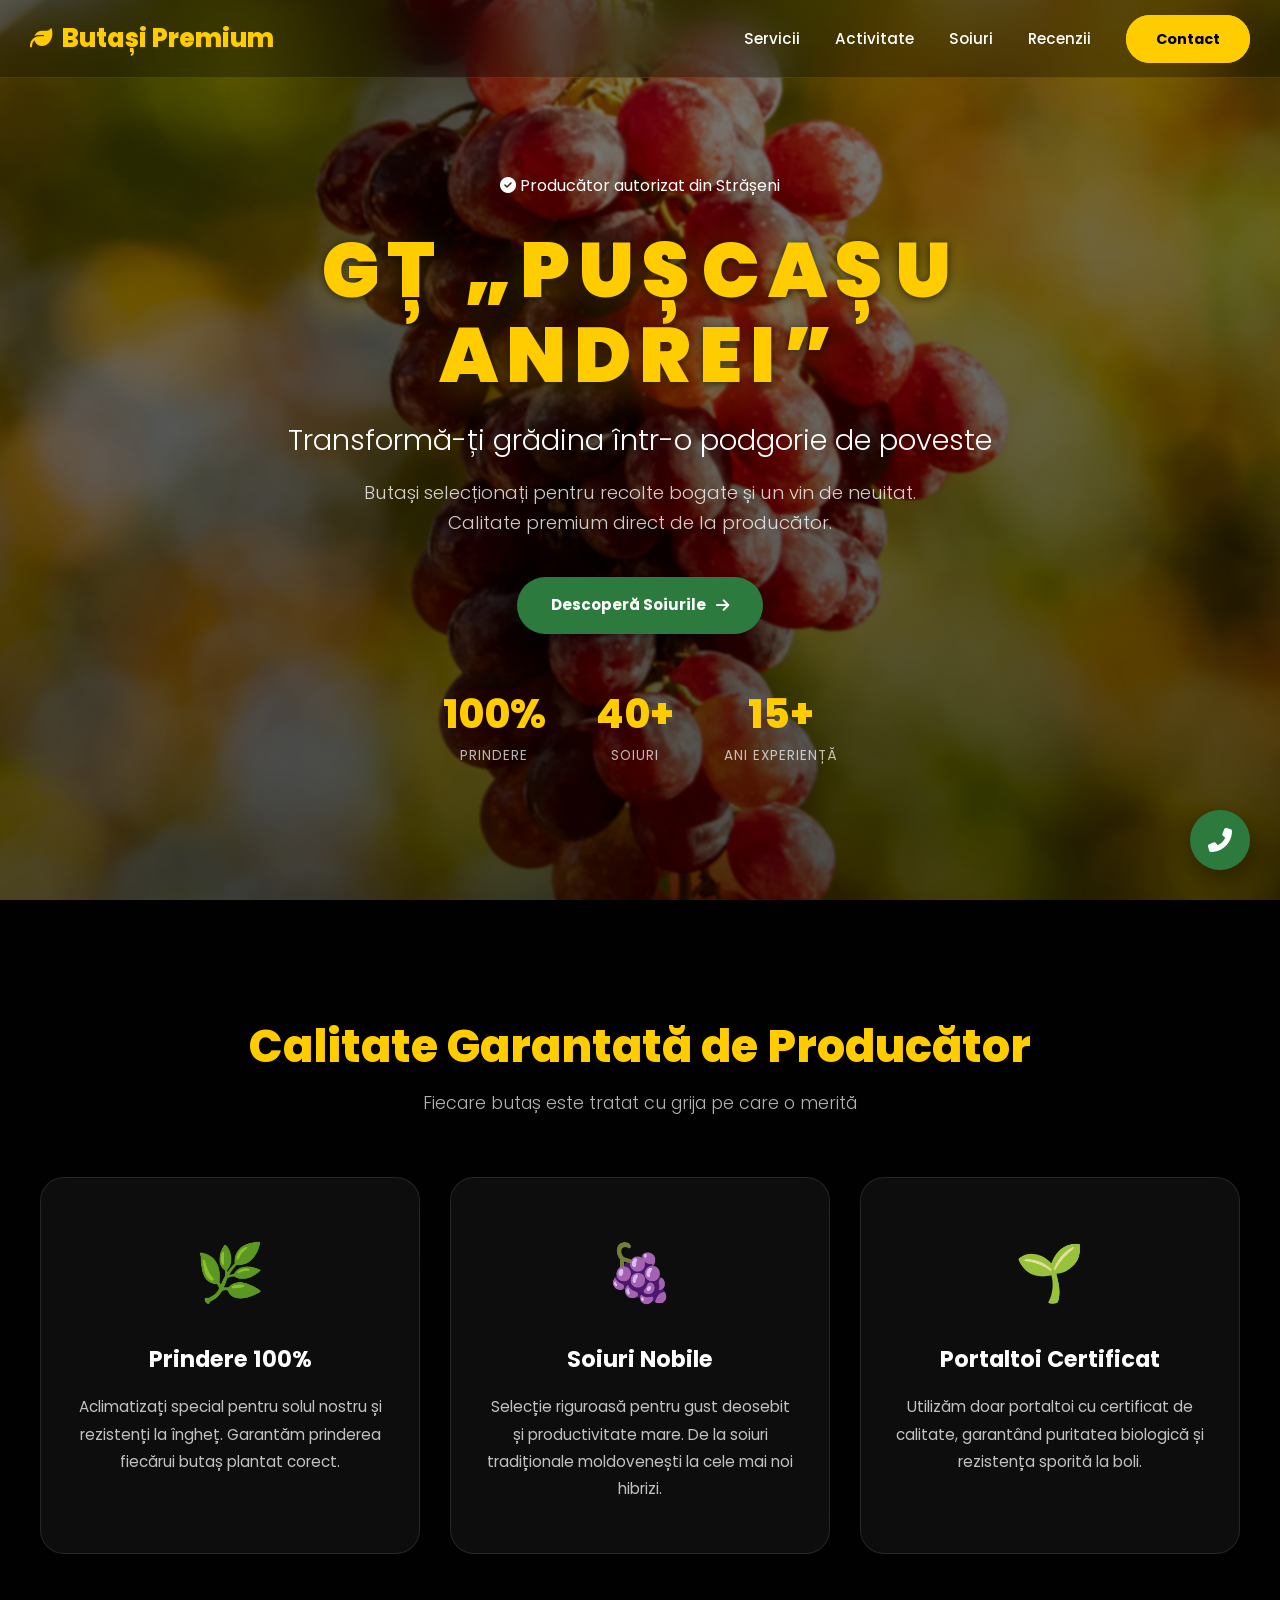
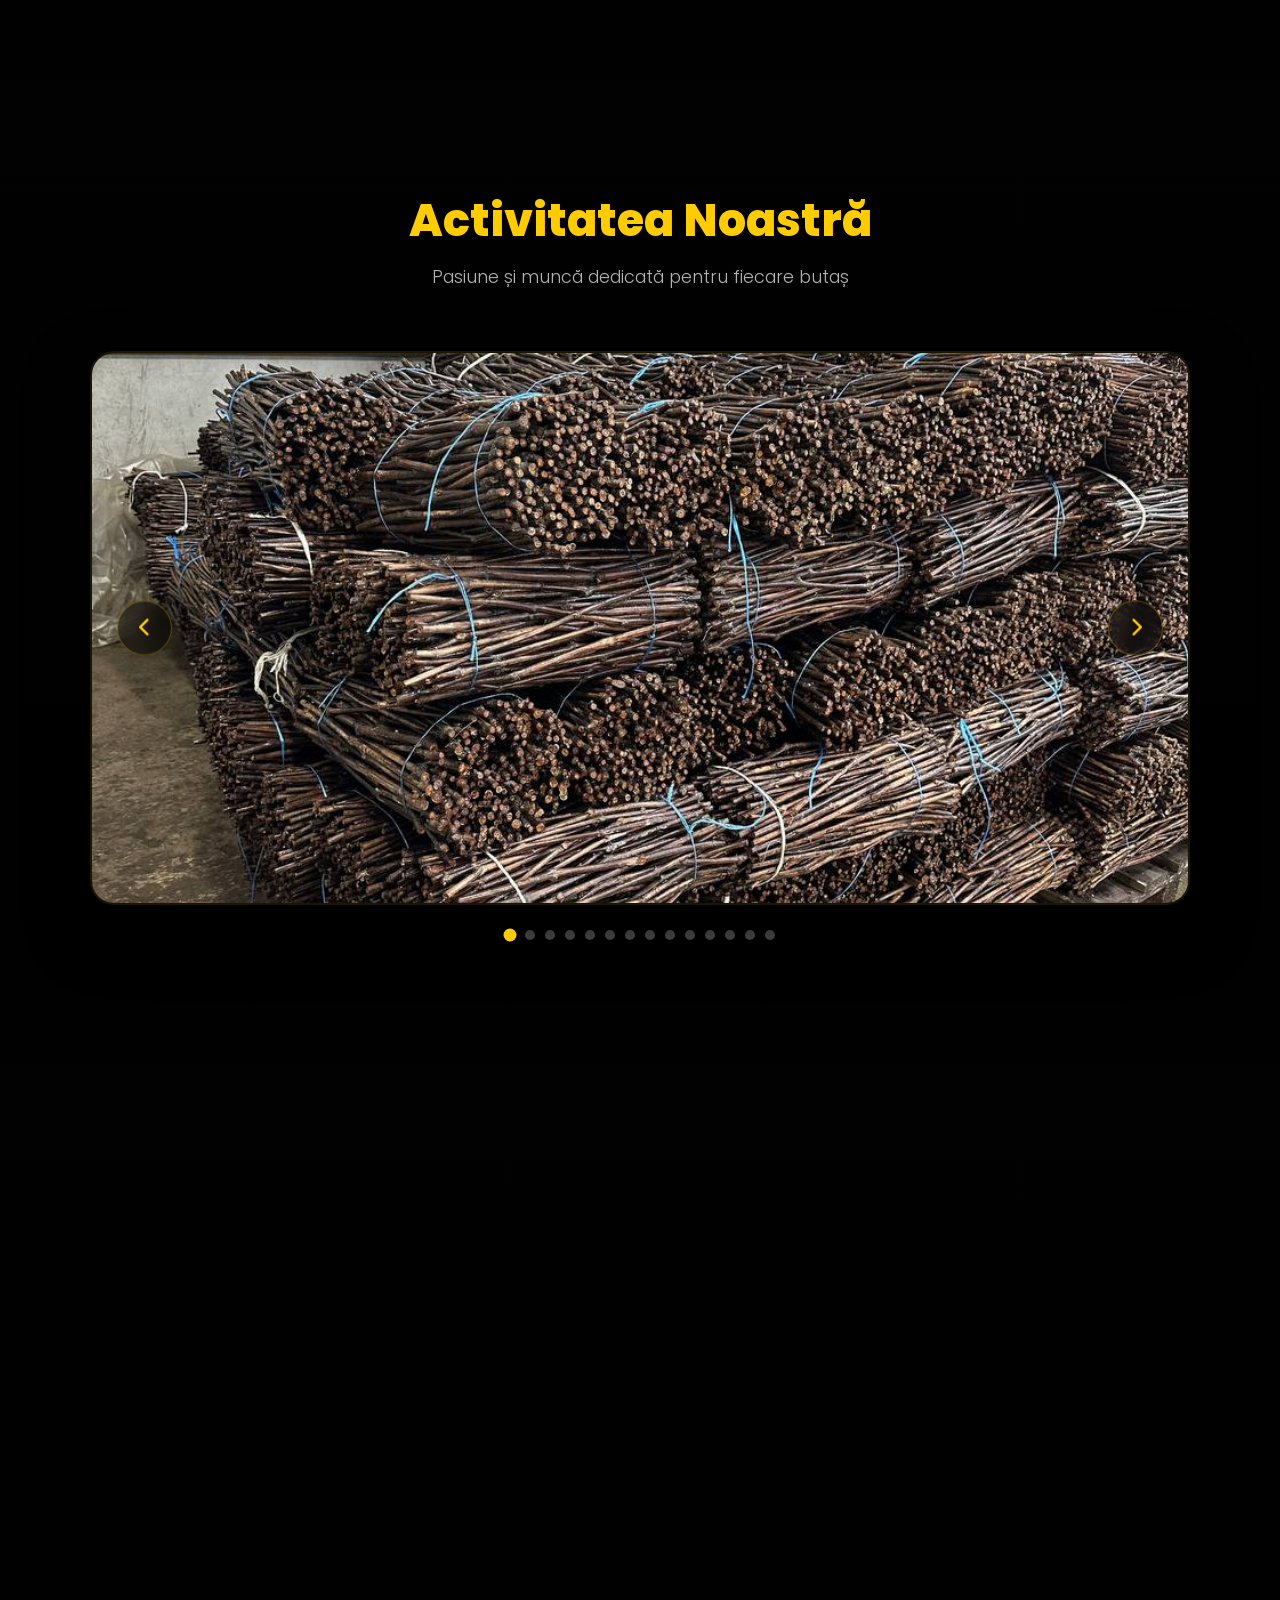
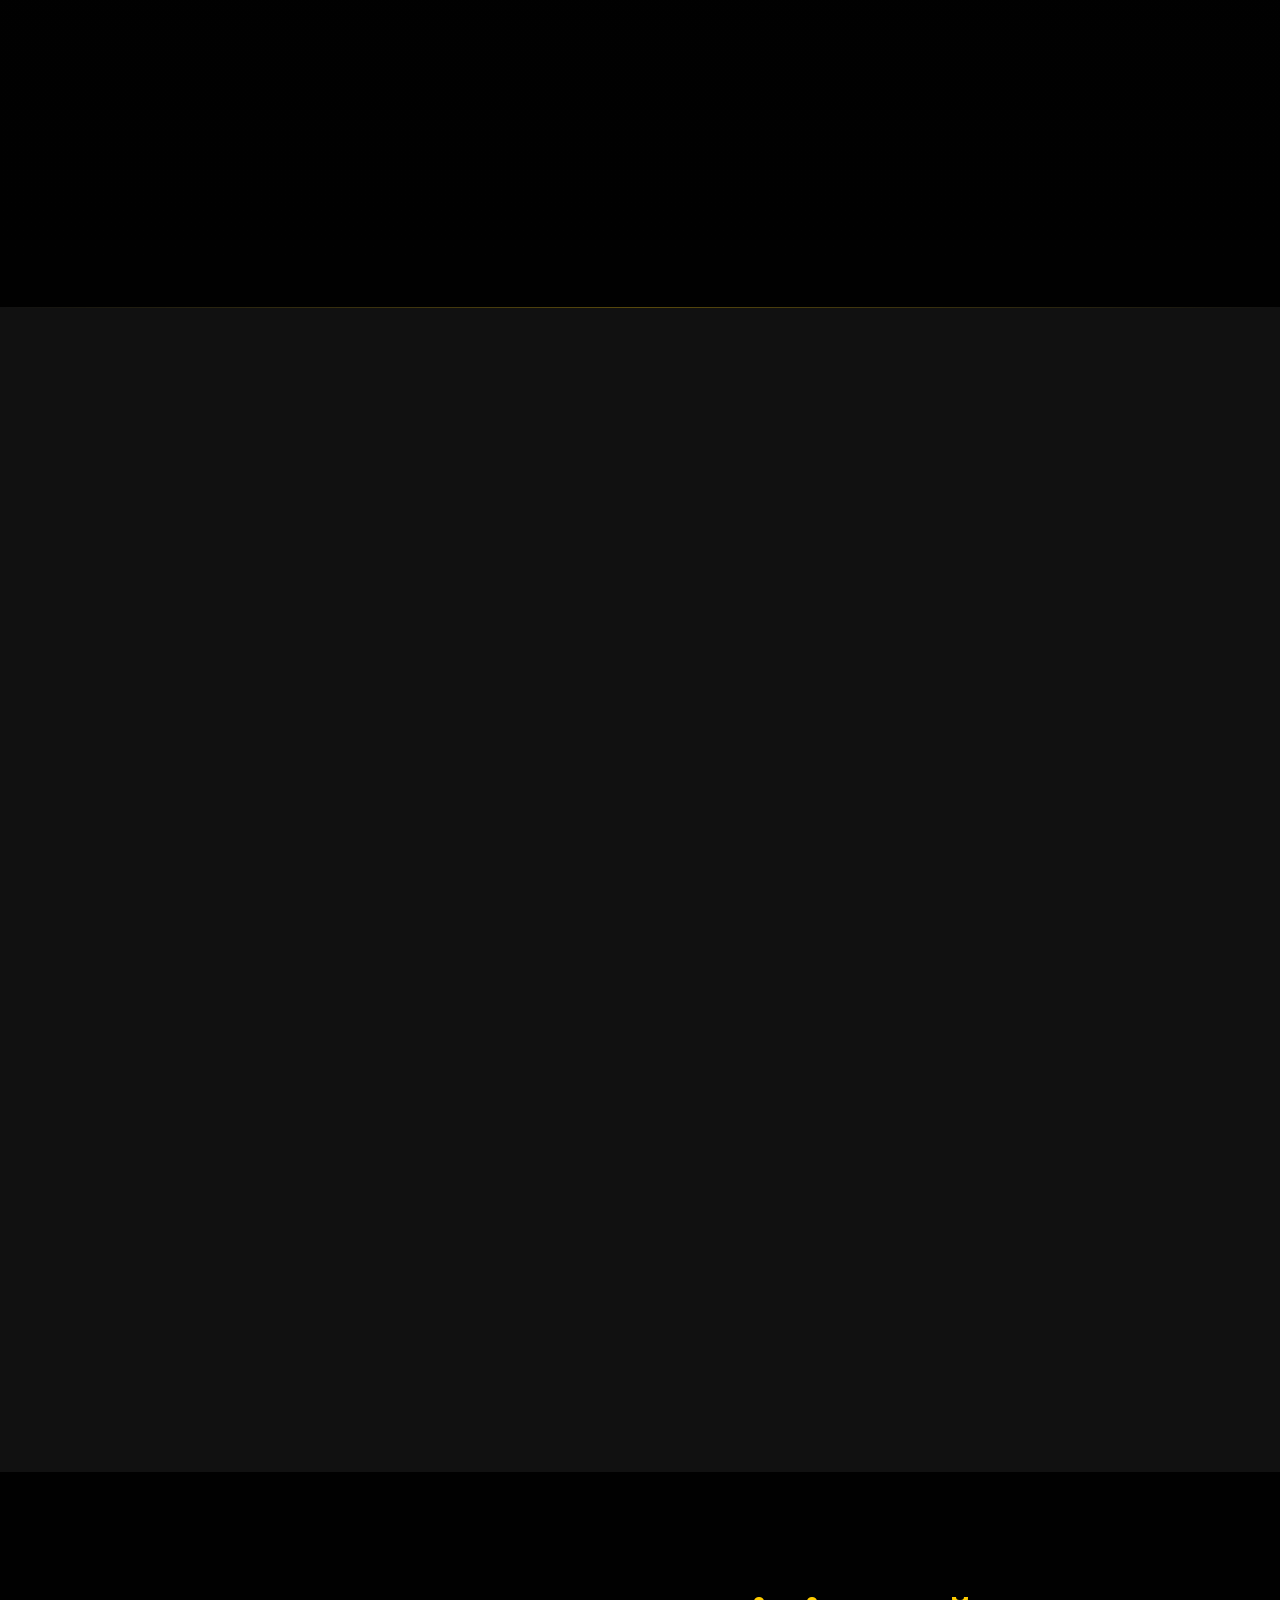
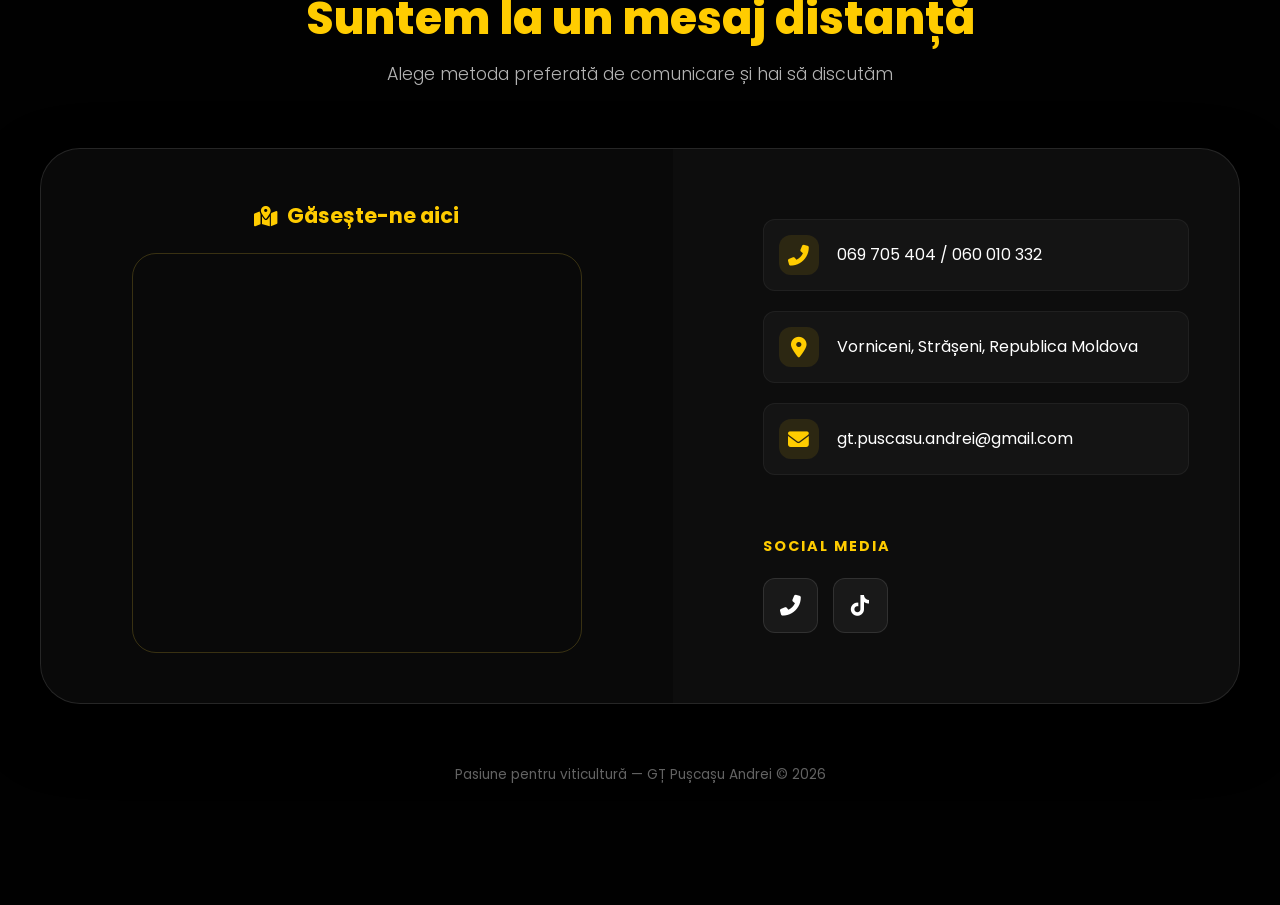
==== commit b2e708a1: "Update index.html" ====
--- a/index.html
+++ b/index.html
@@ -20,7 +20,7 @@
     <link href="https://fonts.googleapis.com/css2?family=Poppins:wght@300;400;600;700;800;900&display=swap" rel="stylesheet">
     <link rel="stylesheet" href="https://cdnjs.cloudflare.com/ajax/libs/font-awesome/6.4.0/css/all.min.css">
     <link rel="stylesheet" href="css/style.css">
-<base target="_blank">
+
 </head>
 <body>
 
--- a/css/style.css
+++ b/css/style.css
@@ -0,0 +1,1344 @@
+/* ========== VARIABLES ========== */
+:root {
+    --gold: #ffcc00;
+    --gold-light: #ffe066;
+    --gold-dark: #e6b800;
+    --green: #2d7a3e;
+    --green-dark: #1a472a;
+    --green-light: #3d9a52;
+    --dark: #0a0a0a;
+    --dark-light: #111111;
+    --glass: rgba(255,255,255,0.05);
+    --glass-border: rgba(255,255,255,0.1);
+    --glass-hover: rgba(255,255,255,0.08);
+    --shadow-sm: 0 4px 12px rgba(0,0,0,0.3);
+    --shadow-md: 0 10px 30px rgba(0,0,0,0.4);
+    --shadow-lg: 0 25px 60px rgba(0,0,0,0.5);
+    --shadow-gold: 0 10px 40px rgba(255,204,0,0.3);
+    --radius-sm: 12px;
+    --radius-md: 24px;
+    --radius-lg: 40px;
+    --radius-xl: 50px;
+    --transition-fast: 0.2s ease;
+    --transition-normal: 0.4s ease;
+    --transition-slow: 0.6s cubic-bezier(0.4,0,0.2,1);
+}
+
+/* ========== RESET & BASE ========== */
+*, *::before, *::after { 
+    margin: 0; 
+    padding: 0; 
+    box-sizing: border-box; 
+}
+
+html { 
+    scroll-behavior: smooth; 
+    font-size: 16px; 
+}
+
+body { 
+    font-family: 'Poppins', sans-serif; 
+    line-height: 1.6; 
+    color: #fff; 
+    background: var(--dark);
+    overflow-x: hidden;
+    -webkit-font-smoothing: antialiased;
+    -moz-osx-font-smoothing: grayscale;
+}
+
+a { 
+    text-decoration: none; 
+    color: inherit; 
+}
+
+img { 
+    max-width: 100%; 
+    display: block; 
+}
+
+section { 
+    scroll-margin-top: 80px; 
+}
+
+/* ========== UTILITIES ========== */
+.content-wrapper { 
+    max-width: 1300px; 
+    margin: 0 auto; 
+    padding: 0 20px; 
+}
+
+.text-center { text-align: center; }
+.text-gold { color: var(--gold); }
+.text-muted { color: rgba(255,255,255,0.6); }
+
+.section-title {
+    font-size: clamp(2rem, 4vw, 2.8rem);
+    font-weight: 800;
+    color: var(--gold);
+    text-align: center;
+    margin-bottom: 15px;
+    line-height: 1.2;
+}
+
+.section-subtitle {
+    text-align: center;
+    color: rgba(255,255,255,0.7);
+    font-weight: 300;
+    margin-bottom: 60px;
+    font-size: 1.1rem;
+    max-width: 600px;
+    margin-left: auto;
+    margin-right: auto;
+}
+
+/* ========== BUTTONS ========== */
+.btn {
+    display: inline-flex;
+    align-items: center;
+    gap: 10px;
+    padding: 14px 32px;
+    border-radius: var(--radius-xl);
+    font-weight: 700;
+    font-size: 0.95rem;
+    border: 2px solid transparent;
+    transition: all var(--transition-normal);
+    cursor: pointer;
+    font-family: 'Poppins', sans-serif;
+}
+
+.btn-primary {
+    background: var(--green);
+    color: #fff;
+    box-shadow: var(--shadow-md);
+}
+
+.btn-primary:hover {
+    background: var(--gold);
+    color: #000;
+    transform: translateY(-3px);
+    box-shadow: var(--shadow-gold);
+}
+
+.btn-gold {
+    background: var(--gold);
+    color: #000;
+    box-shadow: var(--shadow-gold);
+}
+
+.btn-gold:hover {
+    background: #fff;
+    transform: translateY(-3px);
+}
+
+.btn-outline {
+    background: transparent;
+    color: var(--gold);
+    border-color: var(--gold);
+}
+
+.btn-outline:hover {
+    background: var(--gold);
+    color: #000;
+}
+
+.btn-sm {
+    padding: 10px 24px;
+    font-size: 0.85rem;
+}
+
+/* ========== BADGE ========== */
+.badge {
+    display: inline-flex;
+    align-items: center;
+    gap: 8px;
+    background: rgba(255,204,0,0.15);
+    border: 1px solid rgba(255,204,0,0.3);
+    padding: 8px 20px;
+    border-radius: var(--radius-xl);
+    font-size: 0.85rem;
+    font-weight: 600;
+    color: var(--gold);
+    backdrop-filter: blur(10px);
+}
+
+/* ========== NAVBAR ========== */
+.navbar {
+    position: fixed;
+    top: 0;
+    left: 0;
+    width: 100%;
+    z-index: 1000;
+    padding: 18px 0;
+    background: rgba(0,0,0,0.3);
+    backdrop-filter: blur(20px);
+    -webkit-backdrop-filter: blur(20px);
+    border-bottom: 1px solid var(--glass-border);
+    transition: all var(--transition-normal);
+}
+
+.navbar.scrolled {
+    background: rgba(10,10,10,0.95);
+    padding: 12px 0;
+    box-shadow: 0 10px 40px rgba(0,0,0,0.5);
+}
+
+.nav-container {
+    max-width: 1300px;
+    margin: 0 auto;
+    display: flex;
+    justify-content: space-between;
+    align-items: center;
+    padding: 0 30px;
+}
+
+.nav-logo {
+    font-size: 1.6rem;
+    font-weight: 800;
+    color: var(--gold);
+    display: flex;
+    align-items: center;
+    gap: 10px;
+}
+
+.nav-logo i { 
+    font-size: 1.4rem; 
+}
+
+.nav-logo span {
+    color: #fff;
+    font-weight: 300;
+    font-size: 1.1rem;
+}
+
+.nav-menu {
+    display: flex;
+    list-style: none;
+    gap: 35px;
+    align-items: center;
+}
+
+.nav-link {
+    color: #fff;
+    font-weight: 500;
+    font-size: 0.95rem;
+    position: relative;
+    padding: 5px 0;
+    transition: color var(--transition-fast);
+}
+
+.nav-link::after {
+    content: '';
+    position: absolute;
+    bottom: 0;
+    left: 0;
+    width: 0;
+    height: 2px;
+    background: var(--gold);
+    transition: width var(--transition-fast);
+}
+
+.nav-link:hover { 
+    color: var(--gold); 
+}
+
+.nav-link:hover::after { 
+    width: 100%; 
+}
+
+.nav-btn {
+    background: var(--gold);
+    color: #000;
+    padding: 12px 28px;
+    border-radius: var(--radius-xl);
+    font-weight: 700;
+    font-size: 0.9rem;
+    transition: all var(--transition-normal);
+    border: 2px solid var(--gold);
+}
+
+.nav-btn:hover {
+    background: transparent;
+    color: var(--gold);
+    transform: translateY(-2px);
+    box-shadow: var(--shadow-gold);
+}
+
+.nav-toggle {
+    display: none;
+    flex-direction: column;
+    gap: 5px;
+    cursor: pointer;
+    padding: 5px;
+    z-index: 1001;
+}
+
+.nav-toggle span {
+    width: 28px;
+    height: 2px;
+    background: var(--gold);
+    transition: all var(--transition-fast);
+    border-radius: 2px;
+    display: block;
+}
+
+.nav-toggle.active span:nth-child(1) {
+    transform: rotate(45deg) translate(5px, 5px);
+}
+
+.nav-toggle.active span:nth-child(2) {
+    opacity: 0;
+}
+
+.nav-toggle.active span:nth-child(3) {
+    transform: rotate(-45deg) translate(5px, -5px);
+}
+
+/* ========== HERO ========== */
+.hero {
+    min-height: 100vh;
+    display: flex;
+    align-items: center;
+    justify-content: center;
+    text-align: center;
+    position: relative;
+    overflow: hidden;
+    padding: 120px 20px 80px;
+}
+
+.hero::before {
+    content: '';
+    position: absolute;
+    inset: 0;
+    background: 
+        linear-gradient(rgba(0,0,0,0.5), rgba(0,0,0,0.7)),
+        url('../Img/poamaaa.jpg') center/cover no-repeat;
+    background-attachment: fixed;
+    filter: blur(1px);
+    transform: scale(1.05);
+    z-index: 0;
+}
+
+.hero-content {
+    position: relative;
+    z-index: 2;
+    max-width: 900px;
+}
+
+.hero-badge {
+    margin-bottom: 30px;
+}
+
+.company-name {
+    font-size: clamp(2.5rem, 6vw, 5rem);
+    font-weight: 900;
+    color: var(--gold);
+    text-transform: uppercase;
+    letter-spacing: 8px;
+    line-height: 1.1;
+    margin-bottom: 20px;
+    text-shadow: 0 10px 40px rgba(255,204,0,0.3), 0 2px 10px rgba(0,0,0,0.8);
+}
+
+.hero-subtitle {
+    font-size: clamp(1.2rem, 3vw, 1.8rem);
+    font-weight: 300;
+    color: #fff;
+    margin-bottom: 15px;
+    opacity: 0.95;
+}
+
+.hero-description {
+    font-size: clamp(0.95rem, 2vw, 1.15rem);
+    font-weight: 300;
+    color: rgba(255,255,255,0.8);
+    margin-bottom: 40px;
+    max-width: 600px;
+    margin-left: auto;
+    margin-right: auto;
+}
+
+.hero-stats {
+    display: flex;
+    justify-content: center;
+    gap: 50px;
+    margin-top: 60px;
+    flex-wrap: wrap;
+}
+
+.stat-item {
+    text-align: center;
+}
+
+.stat-number {
+    font-size: 2.5rem;
+    font-weight: 800;
+    color: var(--gold);
+    display: block;
+    line-height: 1;
+    margin-bottom: 8px;
+}
+
+.stat-label {
+    font-size: 0.85rem;
+    color: rgba(255,255,255,0.7);
+    text-transform: uppercase;
+    letter-spacing: 1px;
+}
+
+/* ========== SECTIONS BACKGROUNDS ========== */
+.section-dark {
+    padding: 120px 20px;
+    position: relative;
+    background: var(--dark);
+}
+
+.section-glass {
+    padding: 120px 20px;
+    position: relative;
+    background: 
+        linear-gradient(rgba(0,0,0,0.85), rgba(0,0,0,0.9)),
+        var(--bg-image) center/cover no-repeat fixed;
+}
+
+/* ========== SERVICII ========== */
+.servicii-grid {
+    display: grid;
+    grid-template-columns: repeat(auto-fit, minmax(300px, 1fr));
+    gap: 30px;
+    max-width: 1200px;
+    margin: 0 auto;
+}
+
+.serviciu-card {
+    background: var(--glass);
+    backdrop-filter: blur(20px);
+    -webkit-backdrop-filter: blur(20px);
+    border: 1px solid var(--glass-border);
+    border-radius: var(--radius-md);
+    padding: 50px 35px;
+    text-align: center;
+    transition: all var(--transition-slow);
+    position: relative;
+    overflow: hidden;
+}
+
+.serviciu-card::before {
+    content: '';
+    position: absolute;
+    top: 0;
+    left: 0;
+    width: 100%;
+    height: 4px;
+    background: linear-gradient(90deg, var(--gold), transparent);
+    opacity: 0;
+    transition: opacity var(--transition-fast);
+}
+
+.serviciu-card:hover::before { 
+    opacity: 1; 
+}
+
+.serviciu-card:hover {
+    transform: translateY(-10px);
+    border-color: rgba(255,204,0,0.3);
+    box-shadow: var(--shadow-lg);
+}
+
+.serviciu-icon {
+    font-size: 3.5rem;
+    margin-bottom: 25px;
+    display: inline-block;
+    transition: transform var(--transition-normal);
+}
+
+.serviciu-card:hover .serviciu-icon {
+    transform: scale(1.2) rotate(5deg);
+}
+
+.serviciu-card h3 {
+    font-size: 1.4rem;
+    font-weight: 700;
+    margin-bottom: 15px;
+    color: #fff;
+}
+
+.serviciu-card p {
+    color: rgba(255,255,255,0.75);
+    font-size: 0.95rem;
+    line-height: 1.8;
+}
+
+/* ========== CAROUSEL ========== */
+.carousel-wrapper {
+    max-width: 1100px;
+    margin: 0 auto;
+    position: relative;
+}
+
+.carousel-container {
+    position: relative;
+    overflow: hidden;
+    border-radius: var(--radius-md);
+    box-shadow: var(--shadow-lg);
+    border: 2px solid rgba(255,204,0,0.1);
+}
+
+.carousel-track {
+    display: flex;
+    transition: transform var(--transition-slow);
+}
+
+.carousel-slide {
+    min-width: 100%;
+    height: 550px;
+    position: relative;
+    flex-shrink: 0;
+}
+
+.carousel-slide img,
+.carousel-slide video {
+    width: 100%;
+    height: 100%;
+    object-fit: cover;
+}
+
+.video-split {
+    display: flex;
+    gap: 2px;
+}
+
+.video-split video { 
+    width: 50%; 
+}
+
+.carousel-btn {
+    position: absolute;
+    top: 50%;
+    transform: translateY(-50%);
+    width: 55px;
+    height: 55px;
+    border-radius: 50%;
+    background: rgba(0,0,0,0.5);
+    backdrop-filter: blur(10px);
+    border: 1px solid rgba(255,204,0,0.3);
+    color: var(--gold);
+    font-size: 1.2rem;
+    cursor: pointer;
+    z-index: 10;
+    transition: all var(--transition-fast);
+    display: flex;
+    align-items: center;
+    justify-content: center;
+}
+
+.carousel-btn:hover {
+    background: var(--gold);
+    color: #000;
+    transform: translateY(-50%) scale(1.1);
+}
+
+.carousel-btn.prev { 
+    left: 25px; 
+}
+
+.carousel-btn.next { 
+    right: 25px; 
+}
+
+.carousel-dots {
+    display: flex;
+    justify-content: center;
+    gap: 10px;
+    margin-top: 25px;
+}
+
+.carousel-dot {
+    width: 10px;
+    height: 10px;
+    border-radius: 50%;
+    background: rgba(255,255,255,0.3);
+    cursor: pointer;
+    transition: all var(--transition-fast);
+    border: none;
+    padding: 0;
+}
+
+.carousel-dot.active {
+    background: var(--gold);
+    transform: scale(1.3);
+}
+
+.carousel-dot:hover { 
+    background: var(--gold-light); 
+}
+
+/* ========== CATEGORII / SOIURI ========== */
+.categorii-grid {
+    display: grid;
+    grid-template-columns: repeat(auto-fit, minmax(350px, 1fr));
+    gap: 40px;
+    max-width: 1000px;
+    margin: 0 auto;
+}
+
+.categorie-card {
+    position: relative;
+    height: 450px;
+    border-radius: var(--radius-md);
+    overflow: hidden;
+    cursor: pointer;
+    box-shadow: var(--shadow-lg);
+    transition: transform var(--transition-slow);
+    display: block;
+}
+
+.categorie-card:hover {
+    transform: translateY(-15px) scale(1.02);
+}
+
+.categorie-card img {
+    width: 100%;
+    height: 100%;
+    object-fit: cover;
+    transition: all var(--transition-slow);
+    filter: brightness(0.6) blur(2px);
+}
+
+.categorie-card:hover img {
+    filter: brightness(0.9) blur(0);
+    transform: scale(1.1);
+}
+
+.categorie-overlay {
+    position: absolute;
+    inset: 0;
+    display: flex;
+    flex-direction: column;
+    justify-content: center;
+    align-items: center;
+    background: rgba(0,0,0,0.4);
+    transition: background var(--transition-slow);
+    padding: 30px;
+    text-align: center;
+}
+
+.categorie-card:hover .categorie-overlay {
+    background: rgba(0,0,0,0.2);
+}
+
+.categorie-overlay h3 {
+    font-size: 2.2rem;
+    font-weight: 800;
+    color: var(--gold);
+    margin-bottom: 10px;
+    transition: all var(--transition-normal);
+}
+
+.categorie-overlay p {
+    font-size: 1.05rem;
+    color: rgba(255,255,255,0.9);
+    margin-bottom: 20px;
+    transition: all var(--transition-normal);
+}
+
+.categorie-card:hover .categorie-overlay h3,
+.categorie-card:hover .categorie-overlay p {
+    opacity: 0;
+    transform: translateY(-20px);
+}
+
+.tap-hint {
+    display: inline-flex;
+    align-items: center;
+    gap: 8px;
+    background: rgba(255,204,0,0.2);
+    border: 1px solid rgba(255,204,0,0.4);
+    padding: 10px 20px;
+    border-radius: var(--radius-xl);
+    font-size: 0.85rem;
+    font-weight: 600;
+    color: var(--gold);
+    transition: all var(--transition-fast);
+}
+
+.categorie-card:hover .tap-hint {
+    background: var(--gold);
+    color: #000;
+    transform: translateX(5px);
+}
+
+/* ========== TESTIMONIALS ========== */
+.testimonials-section {
+    padding: 120px 20px;
+    background: var(--dark-light);
+    position: relative;
+}
+
+.testimonials-section::before {
+    content: '';
+    position: absolute;
+    top: 0;
+    left: 0;
+    right: 0;
+    height: 1px;
+    background: linear-gradient(90deg, transparent, var(--gold), transparent);
+    opacity: 0.3;
+}
+
+.testimonials-grid {
+    display: grid;
+    grid-template-columns: repeat(auto-fit, minmax(320px, 1fr));
+    gap: 30px;
+    max-width: 1200px;
+    margin: 0 auto;
+}
+
+.testimonial-card {
+    background: var(--glass);
+    backdrop-filter: blur(15px);
+    border: 1px solid var(--glass-border);
+    border-radius: var(--radius-md);
+    padding: 40px 30px;
+    transition: all var(--transition-slow);
+    position: relative;
+}
+
+.testimonial-card:hover {
+    transform: translateY(-8px);
+    border-color: rgba(255,204,0,0.2);
+    box-shadow: var(--shadow-lg);
+}
+
+.testimonial-quote {
+    font-size: 3rem;
+    color: var(--gold);
+    opacity: 0.3;
+    line-height: 1;
+    margin-bottom: 10px;
+}
+
+.testimonial-text {
+    font-size: 0.95rem;
+    line-height: 1.8;
+    color: rgba(255,255,255,0.85);
+    margin-bottom: 25px;
+    font-style: italic;
+}
+
+.testimonial-author {
+    display: flex;
+    align-items: center;
+    gap: 15px;
+}
+
+.testimonial-avatar {
+    width: 50px;
+    height: 50px;
+    border-radius: 50%;
+    background: linear-gradient(135deg, var(--gold), var(--green));
+    display: flex;
+    align-items: center;
+    justify-content: center;
+    font-weight: 700;
+    color: #000;
+    font-size: 1.1rem;
+    flex-shrink: 0;
+}
+
+.testimonial-info h4 {
+    font-size: 1rem;
+    font-weight: 600;
+    color: #fff;
+    margin-bottom: 3px;
+}
+
+.testimonial-info span {
+    font-size: 0.8rem;
+    color: rgba(255,255,255,0.5);
+}
+
+.testimonial-stars {
+    color: var(--gold);
+    font-size: 0.85rem;
+    margin-top: 5px;
+}
+
+/* ========== CONTACT ========== */
+.contact-grid {
+    display: grid;
+    grid-template-columns: 1.2fr 1fr;
+    gap: 40px;
+    max-width: 1200px;
+    margin: 0 auto;
+    background: var(--glass);
+    backdrop-filter: blur(25px);
+    border: 1px solid var(--glass-border);
+    border-radius: var(--radius-lg);
+    overflow: hidden;
+    box-shadow: var(--shadow-lg);
+}
+
+.contact-map {
+    padding: 50px;
+    background: rgba(0,0,0,0.3);
+    display: flex;
+    flex-direction: column;
+    align-items: center;
+    justify-content: center;
+}
+
+.contact-map h3 {
+    color: var(--gold);
+    font-size: 1.3rem;
+    margin-bottom: 20px;
+    display: flex;
+    align-items: center;
+    gap: 10px;
+}
+
+.contact-map iframe {
+    width: 100%;
+    max-width: 450px;
+    height: 400px;
+    border-radius: var(--radius-md);
+    border: 1px solid rgba(255,204,0,0.2);
+    filter: grayscale(30%) contrast(1.1);
+    transition: all var(--transition-normal);
+}
+
+.contact-map iframe:hover {
+    filter: grayscale(0);
+    transform: scale(1.02);
+}
+
+.contact-info {
+    padding: 50px;
+    display: flex;
+    flex-direction: column;
+    justify-content: center;
+}
+
+.contact-data {
+    margin-bottom: 40px;
+}
+
+.data-item {
+    display: flex;
+    align-items: center;
+    gap: 18px;
+    margin-bottom: 20px;
+    padding: 15px;
+    border-radius: var(--radius-sm);
+    background: rgba(255,255,255,0.03);
+    border: 1px solid rgba(255,255,255,0.05);
+    transition: all var(--transition-fast);
+}
+
+.data-item:hover {
+    background: rgba(255,204,0,0.1);
+    border-color: rgba(255,204,0,0.2);
+    transform: translateX(5px);
+}
+
+.data-item i {
+    color: var(--gold);
+    font-size: 1.3rem;
+    width: 40px;
+    height: 40px;
+    display: flex;
+    align-items: center;
+    justify-content: center;
+    background: rgba(255,204,0,0.1);
+    border-radius: var(--radius-sm);
+    flex-shrink: 0;
+}
+
+.data-item span {
+    font-size: 1rem;
+    color: #fff;
+    word-break: break-word;
+}
+
+.social-box h3 {
+    color: var(--gold);
+    font-size: 0.9rem;
+    text-transform: uppercase;
+    letter-spacing: 2px;
+    margin-bottom: 20px;
+}
+
+.social-icons {
+    display: flex;
+    gap: 15px;
+}
+
+.social-btn {
+    width: 55px;
+    height: 55px;
+    border-radius: var(--radius-sm);
+    background: rgba(255,255,255,0.05);
+    border: 1px solid rgba(255,255,255,0.1);
+    color: #fff;
+    font-size: 1.3rem;
+    display: flex;
+    align-items: center;
+    justify-content: center;
+    transition: all var(--transition-normal);
+    cursor: pointer;
+}
+
+.social-btn:hover {
+    background: var(--gold);
+    color: #000;
+    transform: translateY(-5px);
+    box-shadow: var(--shadow-gold);
+}
+
+.copyright {
+    text-align: center;
+    margin-top: 60px;
+    color: rgba(255,255,255,0.4);
+    font-size: 0.85rem;
+}
+
+.copyright i { 
+    color: var(--gold); 
+}
+
+/* ========== FLOATING CTA ========== */
+.floating-cta {
+    position: fixed;
+    bottom: 30px;
+    right: 30px;
+    z-index: 999;
+    display: flex;
+    flex-direction: column;
+    gap: 15px;
+}
+
+.float-btn {
+    width: 60px;
+    height: 60px;
+    border-radius: 50%;
+    display: flex;
+    align-items: center;
+    justify-content: center;
+    font-size: 1.5rem;
+    color: #fff;
+    box-shadow: var(--shadow-md);
+    transition: all var(--transition-fast);
+    cursor: pointer;
+    border: none;
+    animation: float 3s ease-in-out infinite;
+}
+
+.float-btn.phone { 
+    background: var(--green); 
+    animation-delay: 0s; 
+}
+
+.float-btn.whatsapp { 
+    background: #25d366; 
+    animation-delay: 0.5s; 
+}
+
+.float-btn:hover {
+    transform: scale(1.15) translateY(-5px);
+    box-shadow: 0 15px 40px rgba(0,0,0,0.5);
+}
+
+@keyframes float {
+    0%, 100% { transform: translateY(0); }
+    50% { transform: translateY(-8px); }
+}
+
+/* ========== ANIMATIONS ========== */
+.fade-in {
+    opacity: 0;
+    transform: translateY(40px);
+    transition: all 0.8s cubic-bezier(0.4,0,0.2,1);
+}
+
+.fade-in.visible {
+    opacity: 1;
+    transform: translateY(0);
+}
+
+.stagger-1 { transition-delay: 0.1s; }
+.stagger-2 { transition-delay: 0.2s; }
+.stagger-3 { transition-delay: 0.3s; }
+.stagger-4 { transition-delay: 0.4s; }
+
+/* ========== SHOP PAGES ========== */
+.shop-header {
+    padding: 140px 20px 80px;
+    text-align: center;
+    position: relative;
+    overflow: hidden;
+}
+
+.shop-header::before {
+    content: '';
+    position: absolute;
+    inset: 0;
+    background: linear-gradient(rgba(0,0,0,0.8), rgba(0,0,0,0.9));
+    z-index: 0;
+}
+
+.shop-header-bg-masa {
+    background: url('../Img/ButasiMasa.jpg') center/cover no-repeat;
+}
+
+.shop-header-bg-vin {
+    background: url('../Img/ButasiVin.jpg') center/cover no-repeat;
+}
+
+.shop-header-content {
+    position: relative;
+    z-index: 2;
+}
+
+.shop-header h1 {
+    font-size: clamp(2rem, 5vw, 3.5rem);
+    color: var(--gold);
+    margin-bottom: 15px;
+}
+
+.shop-header p {
+    font-size: 1.1rem;
+    color: rgba(255,255,255,0.7);
+    max-width: 600px;
+    margin: 0 auto;
+}
+
+.back-link {
+    display: inline-flex;
+    align-items: center;
+    gap: 8px;
+    color: rgba(255,255,255,0.6);
+    font-weight: 600;
+    margin-bottom: 30px;
+    transition: color var(--transition-fast);
+}
+
+.back-link:hover {
+    color: var(--gold);
+}
+
+/* Product Grid */
+.product-grid {
+    display: grid;
+    grid-template-columns: repeat(auto-fill, minmax(300px, 1fr));
+    gap: 30px;
+    padding: 60px 20px;
+    max-width: 1400px;
+    margin: 0 auto;
+}
+
+.product-card {
+    background: var(--dark-light);
+    border-radius: var(--radius-md);
+    overflow: hidden;
+    border: 1px solid rgba(255,255,255,0.05);
+    transition: all var(--transition-slow);
+    display: flex;
+    flex-direction: column;
+}
+
+.product-card:hover {
+    transform: translateY(-10px);
+    border-color: rgba(255,204,0,0.3);
+    box-shadow: var(--shadow-lg);
+}
+
+.product-img-wrapper {
+    position: relative;
+    height: 280px;
+    overflow: hidden;
+}
+
+.product-img-wrapper img {
+    width: 100%;
+    height: 100%;
+    object-fit: cover;
+    transition: transform var(--transition-slow);
+}
+
+.product-card:hover .product-img-wrapper img {
+    transform: scale(1.1);
+}
+
+.product-badge {
+    position: absolute;
+    top: 15px;
+    right: 15px;
+    background: var(--green);
+    color: #fff;
+    padding: 6px 14px;
+    border-radius: var(--radius-sm);
+    font-size: 0.75rem;
+    font-weight: 700;
+    text-transform: uppercase;
+}
+
+.product-badge.out {
+    background: #c0392b;
+}
+
+.product-info {
+    padding: 30px 25px;
+    text-align: center;
+    flex-grow: 1;
+    display: flex;
+    flex-direction: column;
+    justify-content: space-between;
+}
+
+.product-title {
+    font-size: 1.3rem;
+    font-weight: 700;
+    color: #fff;
+    margin-bottom: 10px;
+}
+
+.product-desc {
+    font-size: 0.85rem;
+    color: rgba(255,255,255,0.6);
+    margin-bottom: 20px;
+    line-height: 1.6;
+}
+
+.product-price {
+    font-size: 1.8rem;
+    font-weight: 800;
+    color: var(--gold);
+    margin-bottom: 20px;
+}
+
+.product-price span {
+    font-size: 0.9rem;
+    font-weight: 400;
+    color: rgba(255,255,255,0.5);
+}
+
+.product-actions {
+    display: flex;
+    gap: 10px;
+    justify-content: center;
+}
+
+/* ========== RESPONSIVE ========== */
+@media (max-width: 1023px) {
+    .nav-toggle { 
+        display: flex; 
+    }
+
+    .nav-menu {
+        position: fixed;
+        top: 70px;
+        right: -100%;
+        width: 300px;
+        height: calc(100vh - 70px);
+        background: rgba(10,10,10,0.98);
+        backdrop-filter: blur(20px);
+        flex-direction: column;
+        padding: 40px 30px;
+        gap: 25px;
+        transition: right var(--transition-normal);
+        border-left: 1px solid var(--glass-border);
+        align-items: flex-start;
+    }
+
+    .nav-menu.active { 
+        right: 0; 
+    }
+
+    .nav-link { 
+        font-size: 1.1rem; 
+    }
+
+    .nav-btn { 
+        width: 100%; 
+        text-align: center; 
+    }
+
+    .hero-stats { 
+        gap: 30px; 
+    }
+
+    .stat-number { 
+        font-size: 2rem; 
+    }
+
+    .carousel-slide { 
+        height: 400px; 
+    }
+
+    .carousel-btn { 
+        width: 45px; 
+        height: 45px; 
+    }
+
+    .carousel-btn.prev { 
+        left: 15px; 
+    }
+
+    .carousel-btn.next { 
+        right: 15px; 
+    }
+
+    .categorie-card { 
+        height: 380px; 
+    }
+
+    .categorie-overlay h3 { 
+        font-size: 1.8rem; 
+    }
+
+    .contact-grid { 
+        grid-template-columns: 1fr; 
+    }
+
+    .contact-map { 
+        padding: 30px; 
+    }
+
+    .contact-map iframe { 
+        height: 300px; 
+    }
+
+    .contact-info { 
+        padding: 30px; 
+    }
+
+    .floating-cta { 
+        bottom: 20px; 
+        right: 20px; 
+    }
+
+    .float-btn { 
+        width: 50px; 
+        height: 50px; 
+        font-size: 1.2rem; 
+    }
+
+    .product-grid {
+        grid-template-columns: repeat(auto-fill, minmax(260px, 1fr));
+        gap: 20px;
+        padding: 40px 15px;
+    }
+}
+
+@media (max-width: 767px) {
+    .company-name { 
+        letter-spacing: 3px; 
+    }
+
+    .hero { 
+        padding: 100px 15px 60px; 
+    }
+
+    .hero-badge { 
+        font-size: 0.75rem; 
+        padding: 6px 14px; 
+    }
+
+    .section-dark,
+    .section-glass,
+    .testimonials-section {
+        padding: 80px 15px;
+    }
+
+    .section-title { 
+        font-size: 1.8rem; 
+    }
+
+    .section-subtitle { 
+        font-size: 0.95rem; 
+        margin-bottom: 40px; 
+    }
+
+    .serviciu-card { 
+        padding: 35px 25px; 
+    }
+
+    .serviciu-icon { 
+        font-size: 2.8rem; 
+    }
+
+    .carousel-slide { 
+        height: 280px; 
+    }
+
+    .video-split { 
+        flex-direction: column; 
+    }
+
+    .video-split video { 
+        width: 100%; 
+        height: 50%; 
+    }
+
+    .categorii-grid { 
+        grid-template-columns: 1fr; 
+        gap: 25px; 
+    }
+
+    .categorie-card { 
+        height: 300px; 
+        border-radius: var(--radius-sm); 
+    }
+
+    .categorie-overlay h3 { 
+        font-size: 1.6rem; 
+    }
+
+    .contact-grid { 
+        border-radius: var(--radius-md); 
+    }
+
+    .data-item { 
+        padding: 12px; 
+    }
+
+    .data-item span { 
+        font-size: 0.9rem; 
+    }
+
+    .social-btn { 
+        width: 48px; 
+        height: 48px; 
+    }
+
+    .testimonials-grid {
+        grid-template-columns: 1fr;
+    }
+
+    .product-grid {
+        grid-template-columns: 1fr;
+        gap: 20px;
+        padding: 30px 15px;
+    }
+
+    .product-img-wrapper {
+        height: 240px;
+    }
+
+    .shop-header {
+        padding: 120px 15px 60px;
+    }
+}
+
+/* Reduced motion */
+@media (prefers-reduced-motion: reduce) {
+    *, *::before, *::after {
+        animation-duration: 0.01ms !important;
+        animation-iteration-count: 1 !important;
+        transition-duration: 0.01ms !important;
+    }
+
+    .fade-in {
+        opacity: 1;
+        transform: none;
+    }
+}
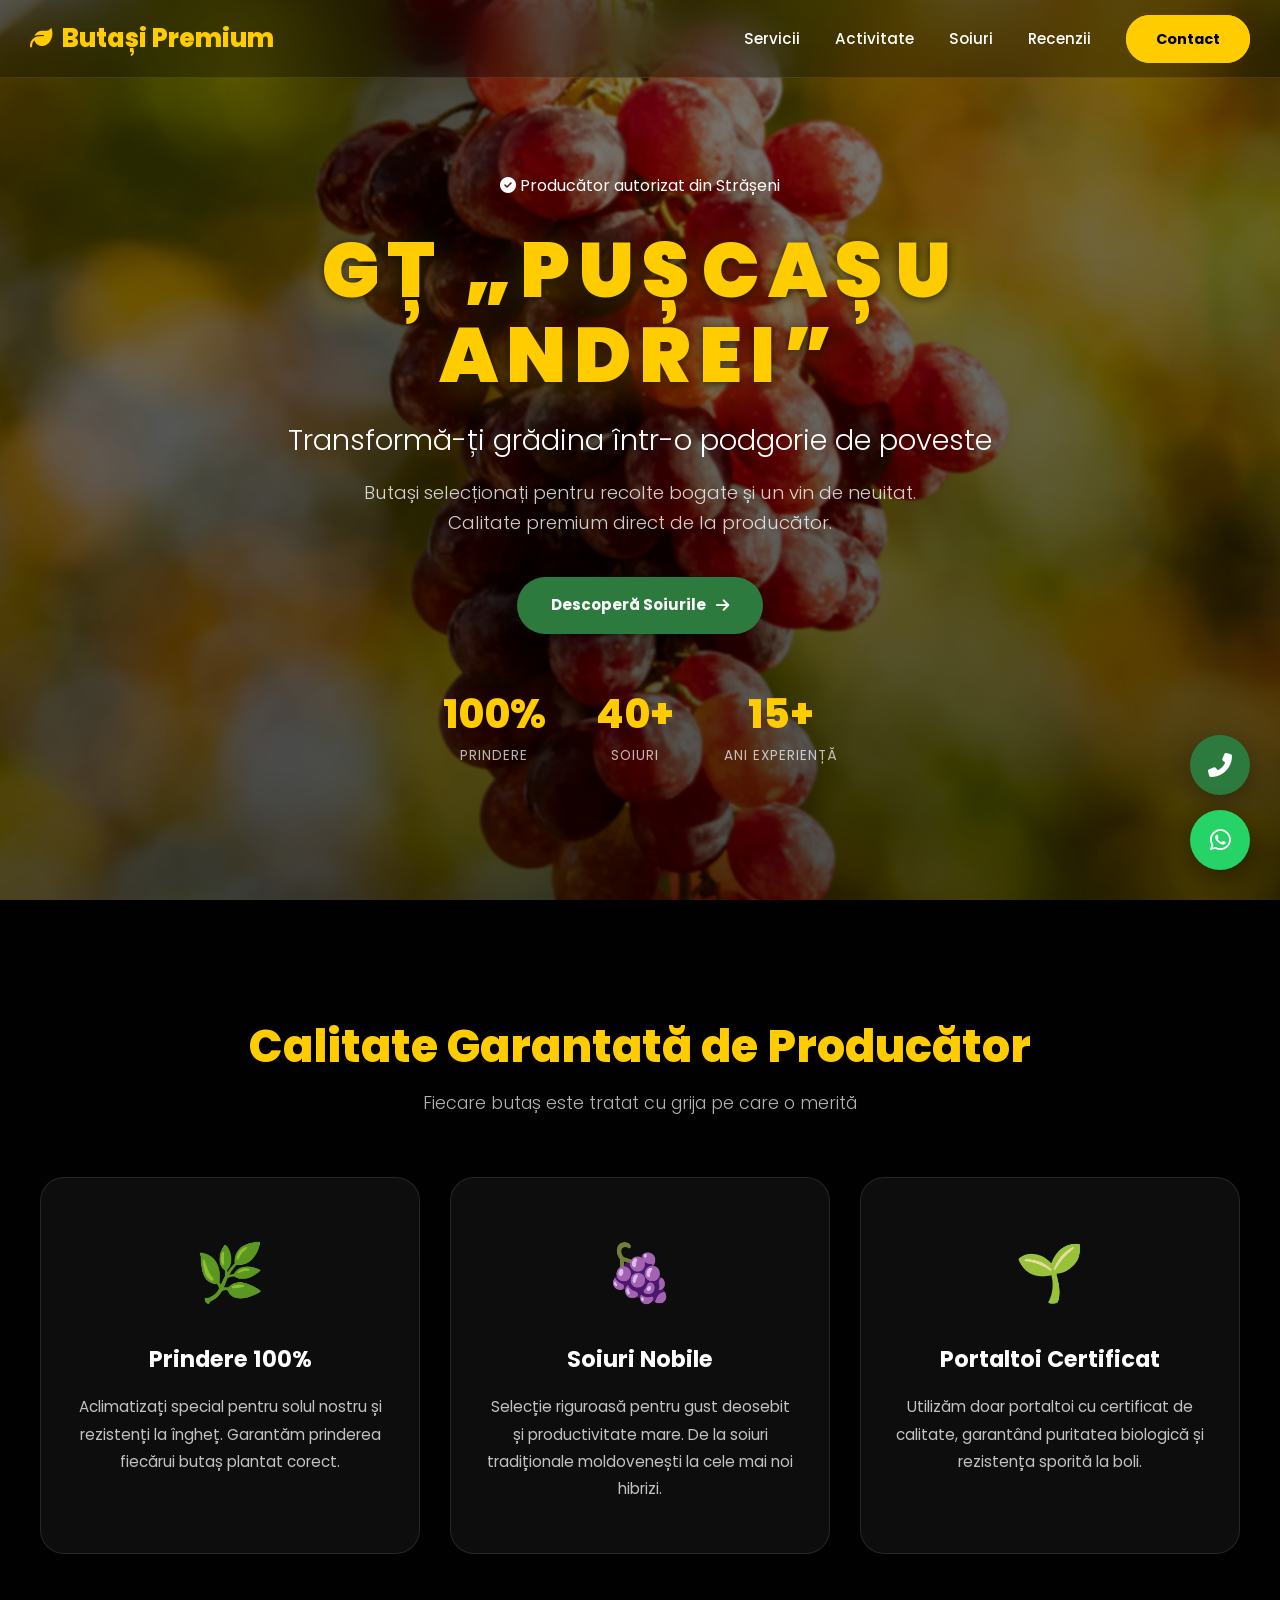
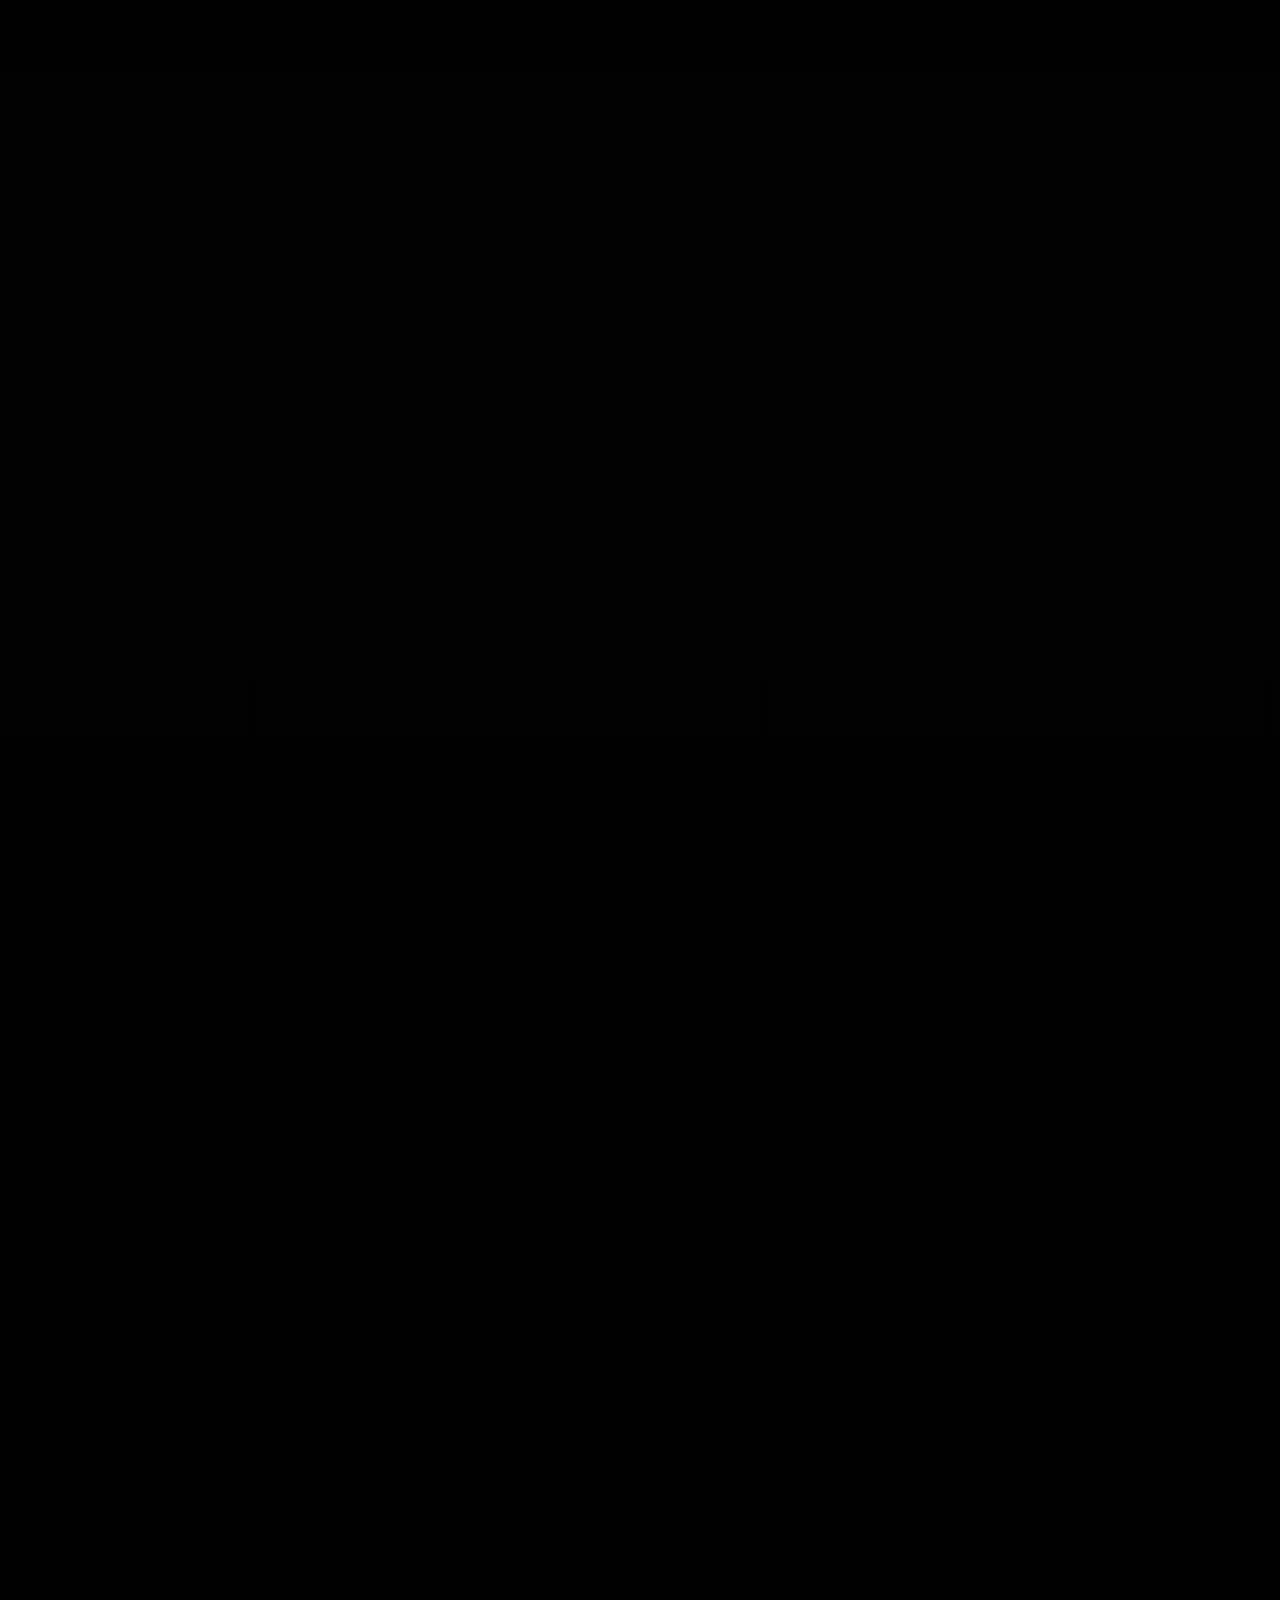
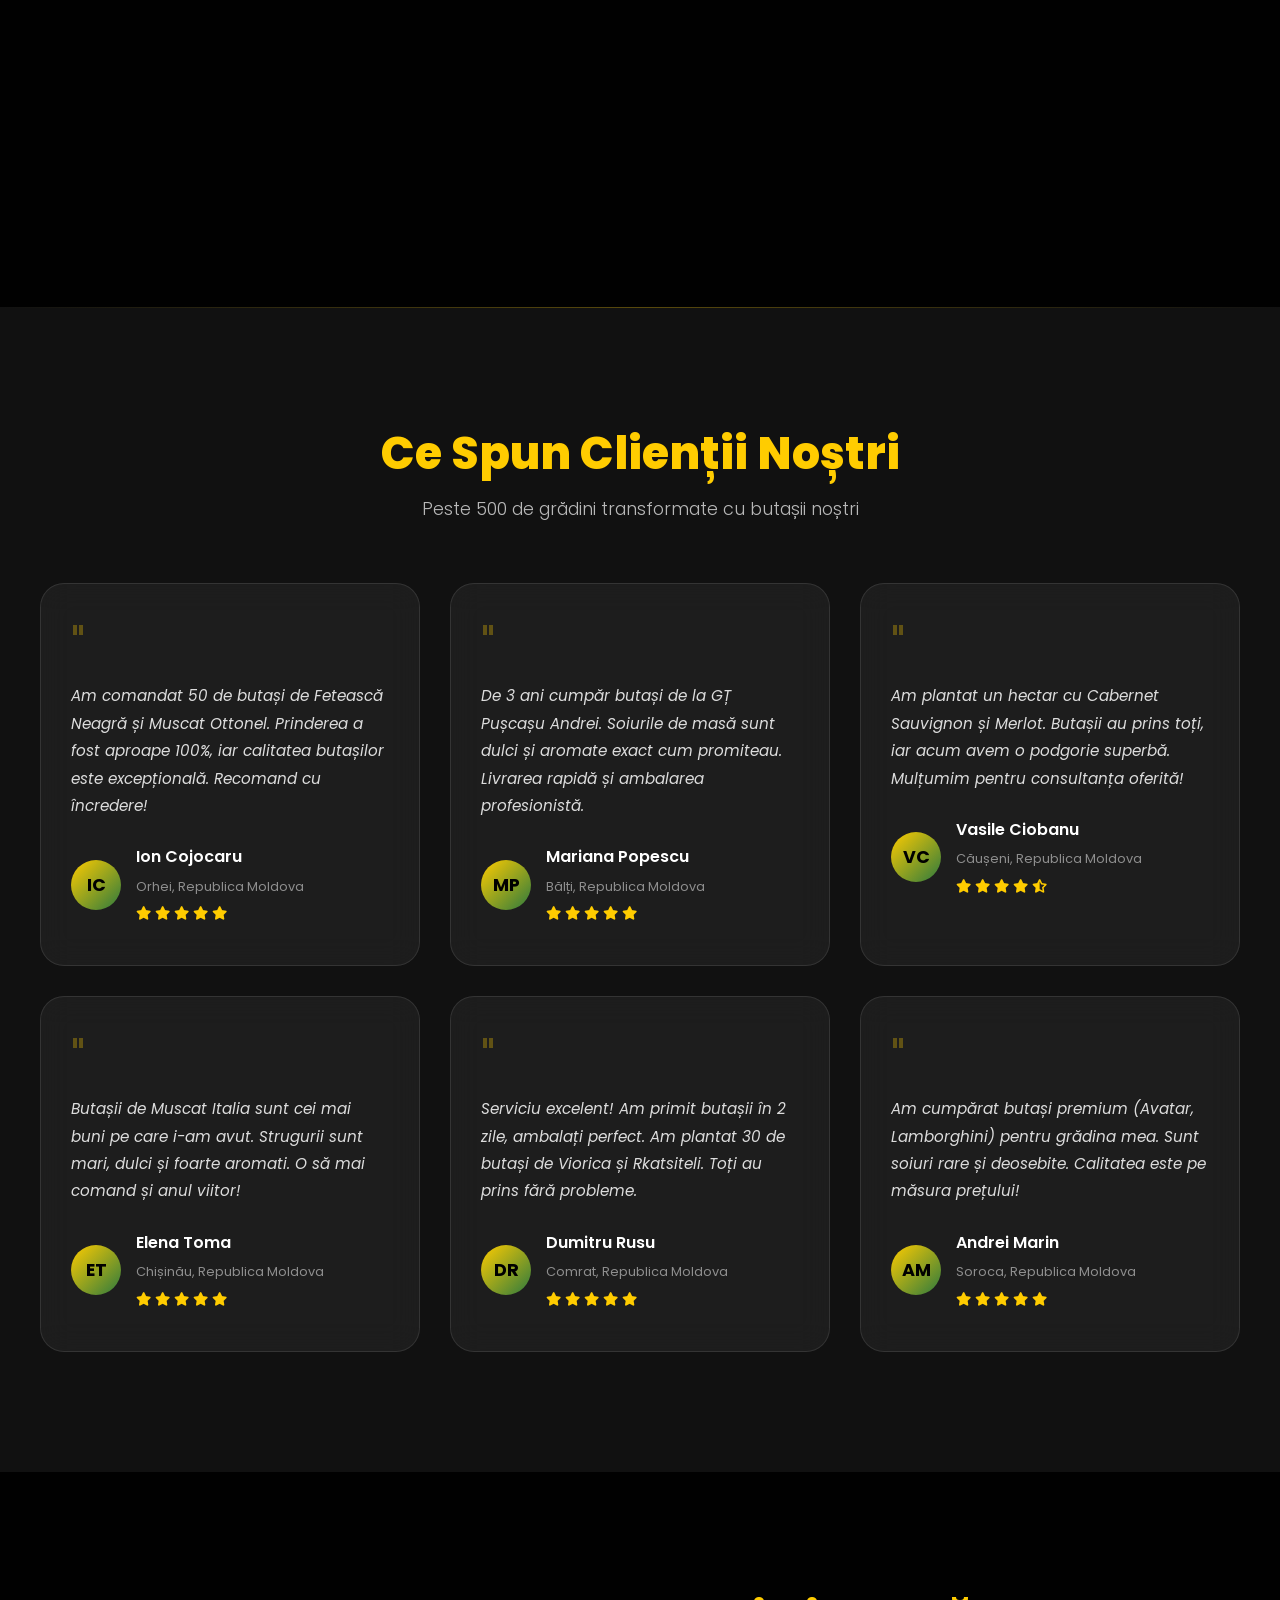
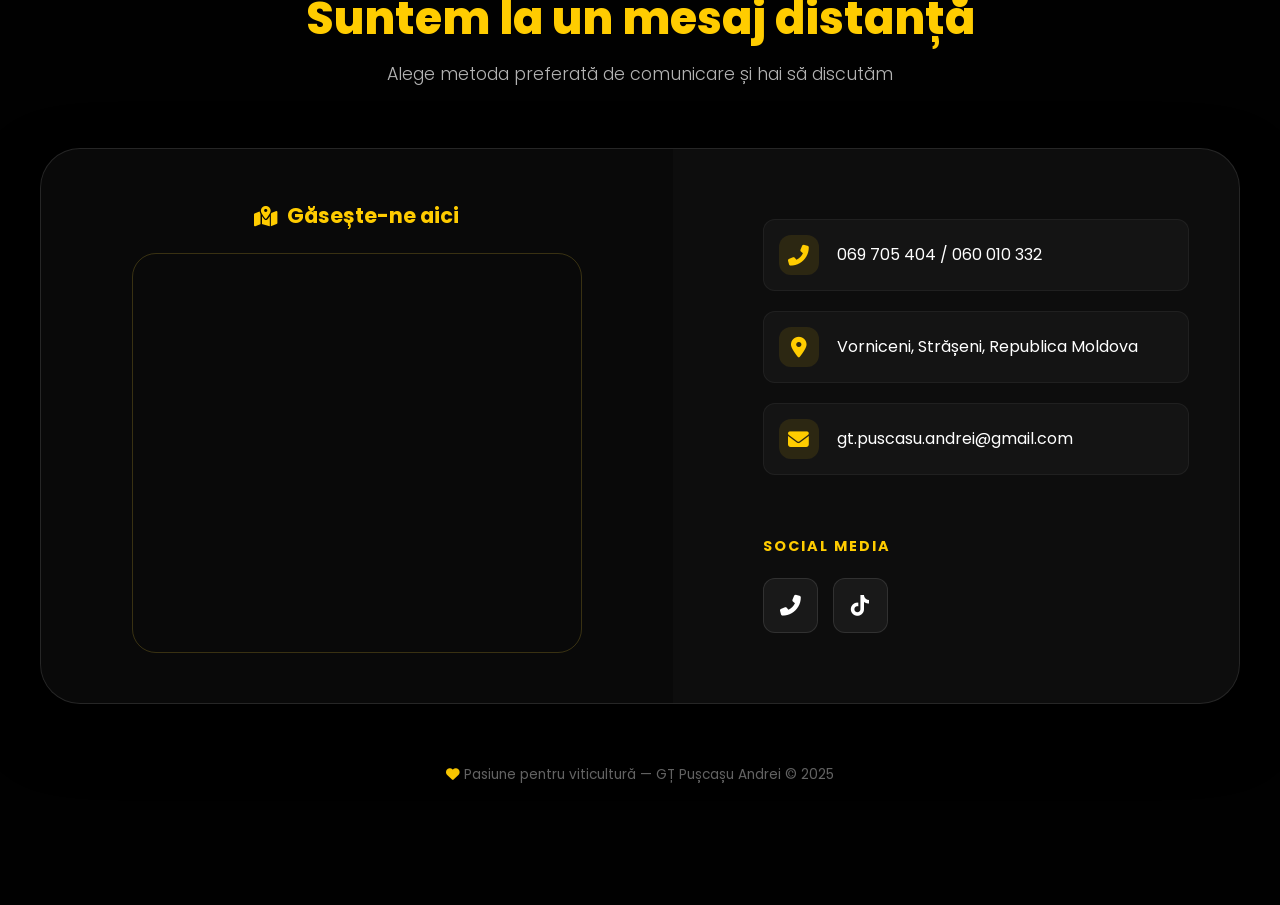
==== commit f31add8b: "Update index.html" ====
--- a/index.html
+++ b/index.html
@@ -315,7 +315,7 @@
                 </div>
             </div>
             <p class="copyright">
-                 Pasiune pentru viticultură — GȚ Pușcașu Andrei © 2026
+                <i class="fas fa-heart"></i> Pasiune pentru viticultură — GȚ Pușcașu Andrei © 2025
             </p>
         </div>
     </footer>
@@ -325,7 +325,9 @@
         <a href="tel:+37369705404" class="float-btn phone" title="Sună acum">
             <i class="fas fa-phone-alt"></i>
         </a>
-       
+        <a href="https://wa.me/37369705404" class="float-btn whatsapp" title="WhatsApp">
+            <i class="fab fa-whatsapp"></i>
+        </a>
     </div>
 
     <script src="js/main.js"></script>
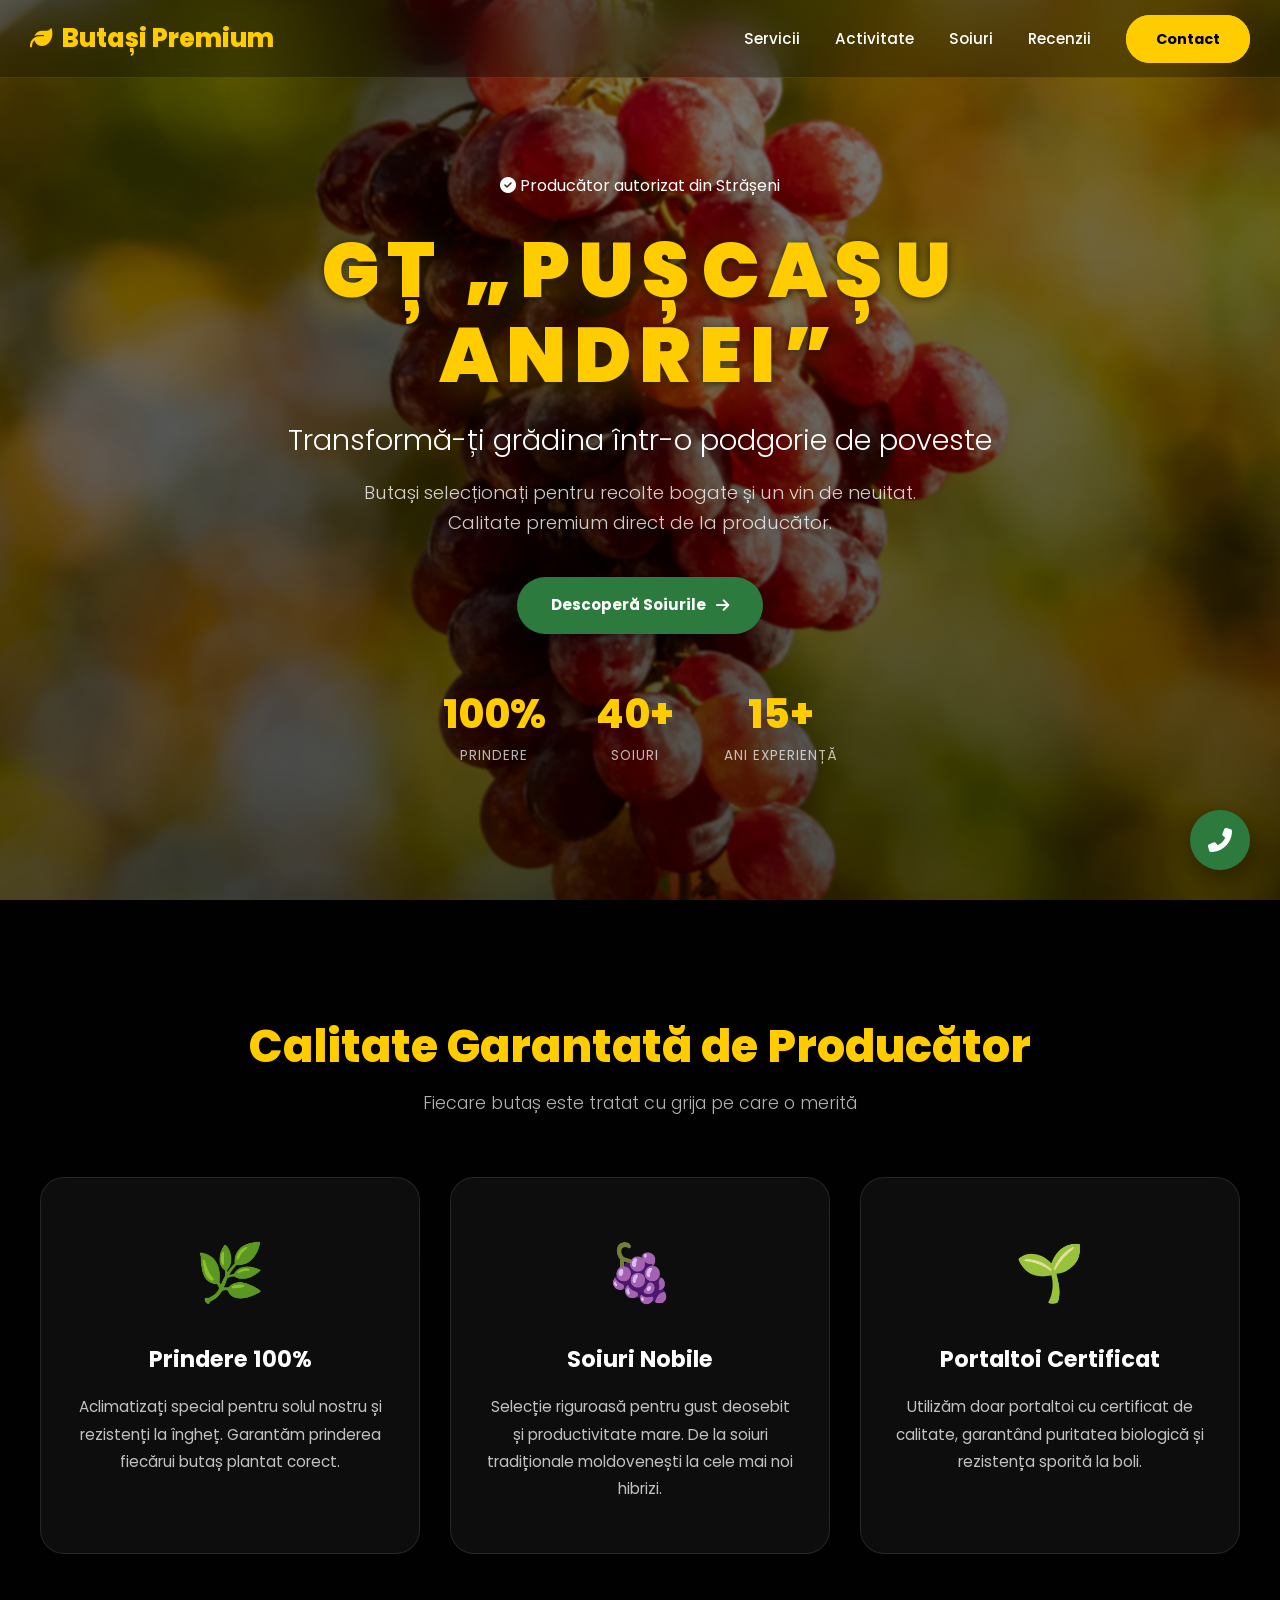
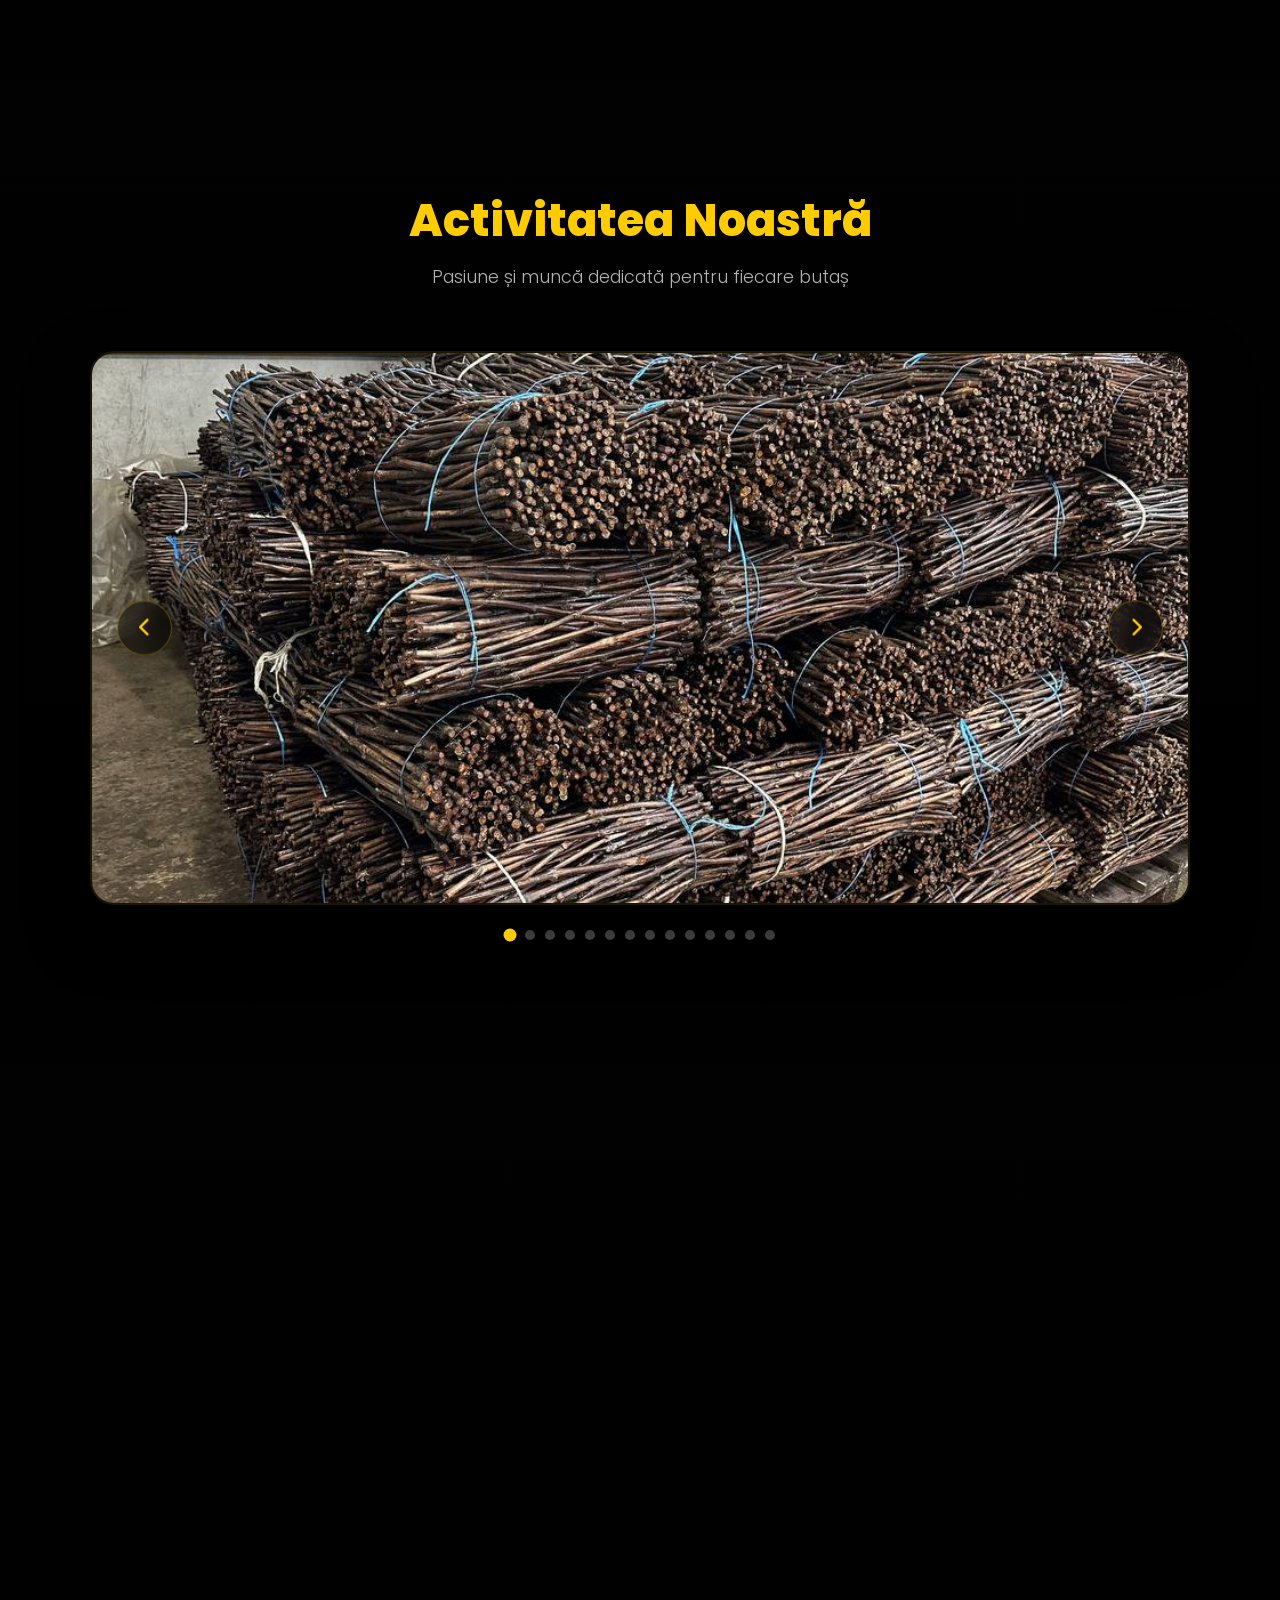
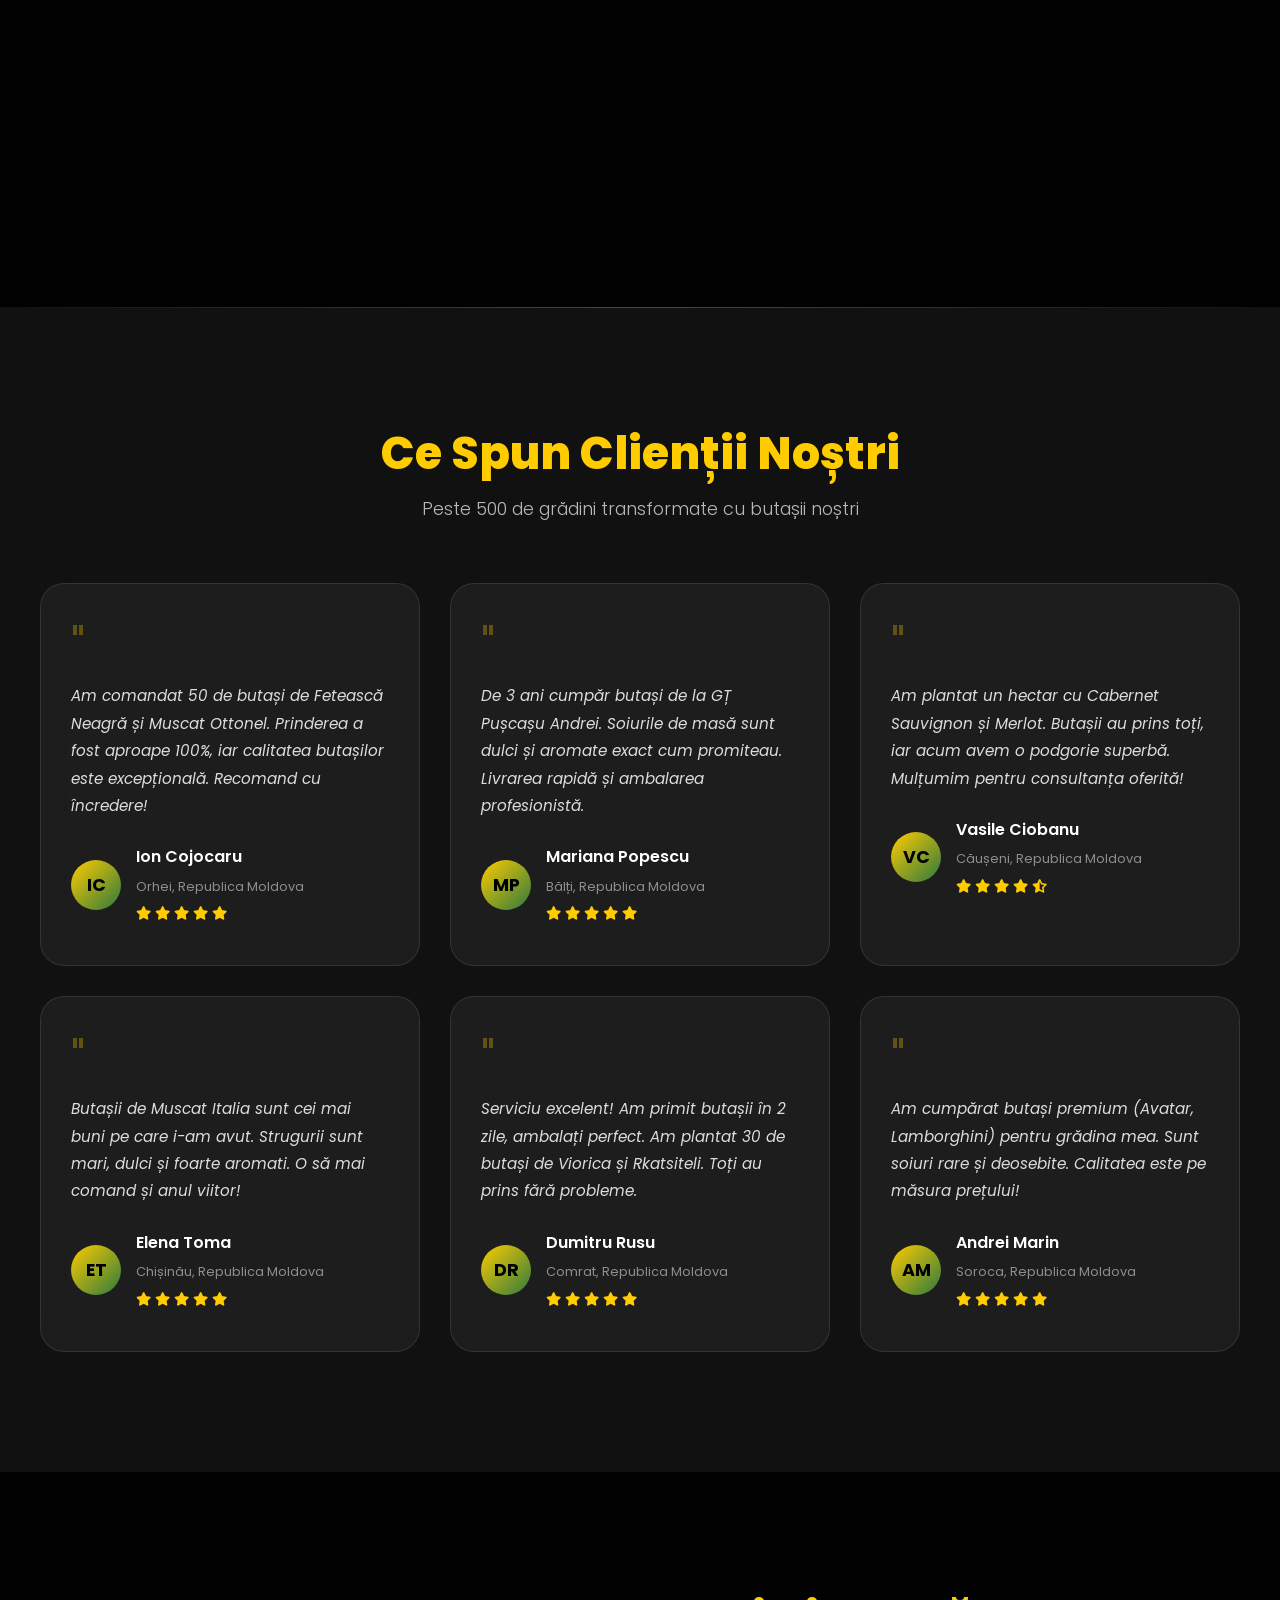
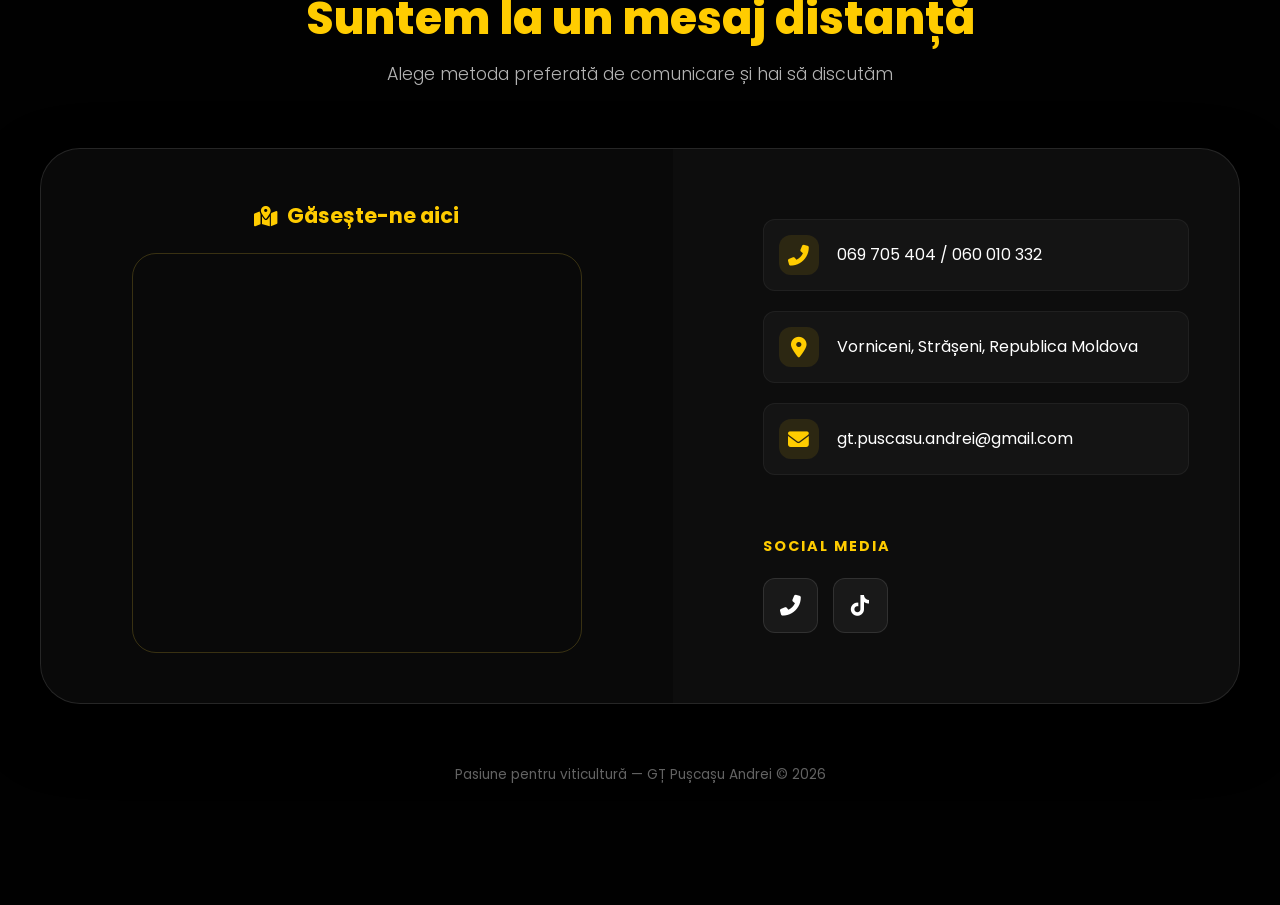
==== commit d513cc5d: "Update index.html" ====
--- a/index.html
+++ b/index.html
@@ -315,7 +315,7 @@
                 </div>
             </div>
             <p class="copyright">
-                <i class="fas fa-heart"></i> Pasiune pentru viticultură — GȚ Pușcașu Andrei © 2025
+                 Pasiune pentru viticultură — GȚ Pușcașu Andrei © 2026
             </p>
         </div>
     </footer>
@@ -325,9 +325,7 @@
         <a href="tel:+37369705404" class="float-btn phone" title="Sună acum">
             <i class="fas fa-phone-alt"></i>
         </a>
-        <a href="https://wa.me/37369705404" class="float-btn whatsapp" title="WhatsApp">
-            <i class="fab fa-whatsapp"></i>
-        </a>
+       
     </div>
 
     <script src="js/main.js"></script>
--- a/css/style.css
+++ b/css/style.css
@@ -1127,6 +1127,150 @@
     justify-content: center;
 }
 
+
+/* ========== PRODUCT CAROUSEL / SLIDER ========== */
+.products-slider {
+    position: relative;
+    overflow: hidden;
+    max-width: 1400px;
+    margin: 0 auto;
+    padding: 0 10px;
+}
+
+.products-track {
+    display: flex;
+    transition: transform 0.5s cubic-bezier(0.4,0,0.2,1);
+    gap: 30px;
+    padding: 10px 0;
+}
+
+.products-slide {
+    min-width: 100%;
+    display: grid;
+    grid-template-columns: repeat(auto-fill, minmax(300px, 1fr));
+    gap: 30px;
+    flex-shrink: 0;
+}
+
+.slider-nav {
+    display: flex;
+    justify-content: center;
+    align-items: center;
+    gap: 20px;
+    margin-top: 40px;
+    padding: 20px;
+}
+
+.slider-btn {
+    width: 50px;
+    height: 50px;
+    border-radius: 50%;
+    background: var(--glass);
+    border: 1px solid var(--glass-border);
+    color: var(--gold);
+    font-size: 1.2rem;
+    cursor: pointer;
+    transition: all var(--transition-fast);
+    display: flex;
+    align-items: center;
+    justify-content: center;
+    backdrop-filter: blur(10px);
+}
+
+.slider-btn:hover {
+    background: var(--gold);
+    color: #000;
+    transform: scale(1.1);
+}
+
+.slider-btn:disabled {
+    opacity: 0.3;
+    cursor: not-allowed;
+}
+
+.slider-btn:disabled:hover {
+    background: var(--glass);
+    color: var(--gold);
+    transform: none;
+}
+
+.slider-dots {
+    display: flex;
+    gap: 8px;
+}
+
+.slider-dot {
+    width: 10px;
+    height: 10px;
+    border-radius: 50%;
+    background: rgba(255,255,255,0.2);
+    border: none;
+    cursor: pointer;
+    transition: all var(--transition-fast);
+    padding: 0;
+}
+
+.slider-dot.active {
+    background: var(--gold);
+    transform: scale(1.3);
+}
+
+.slider-counter {
+    color: rgba(255,255,255,0.5);
+    font-size: 0.9rem;
+    font-weight: 600;
+}
+
+/* Mobile swipe hint */
+.swipe-hint {
+    display: none;
+    text-align: center;
+    color: rgba(255,255,255,0.4);
+    font-size: 0.8rem;
+    margin-bottom: 20px;
+    animation: pulse 2s infinite;
+}
+
+.swipe-hint i {
+    margin: 0 5px;
+    color: var(--gold);
+}
+
+@keyframes pulse {
+    0%, 100% { opacity: 0.4; }
+    50% { opacity: 0.8; }
+}
+
+@media (max-width: 767px) {
+    .swipe-hint {
+        display: block;
+    }
+
+    .products-slide {
+        grid-template-columns: 1fr;
+        gap: 20px;
+    }
+
+    .products-track {
+        gap: 15px;
+    }
+
+    .slider-nav {
+        margin-top: 25px;
+    }
+
+    .slider-btn {
+        width: 45px;
+        height: 45px;
+    }
+}
+
+@media (min-width: 768px) and (max-width: 1023px) {
+    .products-slide {
+        grid-template-columns: repeat(2, 1fr);
+    }
+}
+
 /* ========== RESPONSIVE ========== */
 @media (max-width: 1023px) {
     .nav-toggle { 
@@ -1341,4 +1485,4 @@
         opacity: 1;
         transform: none;
     }
-}+}
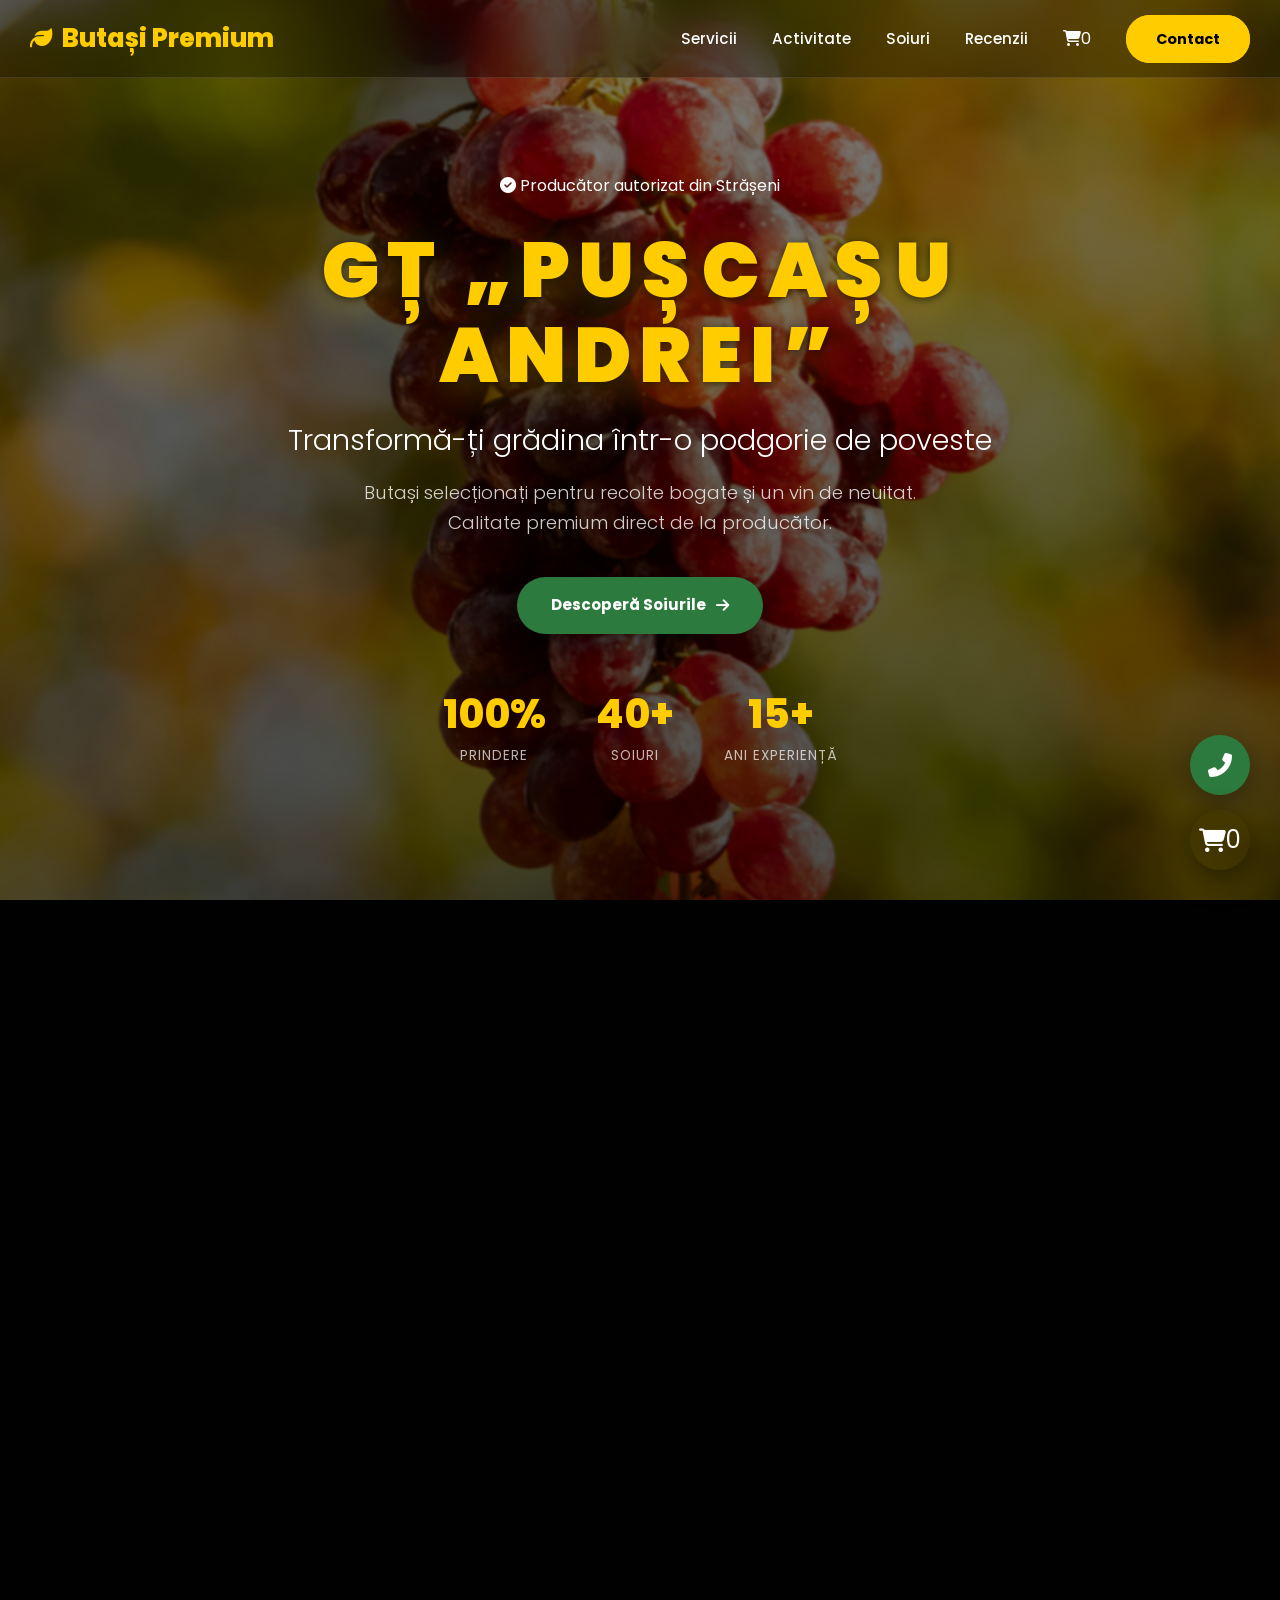
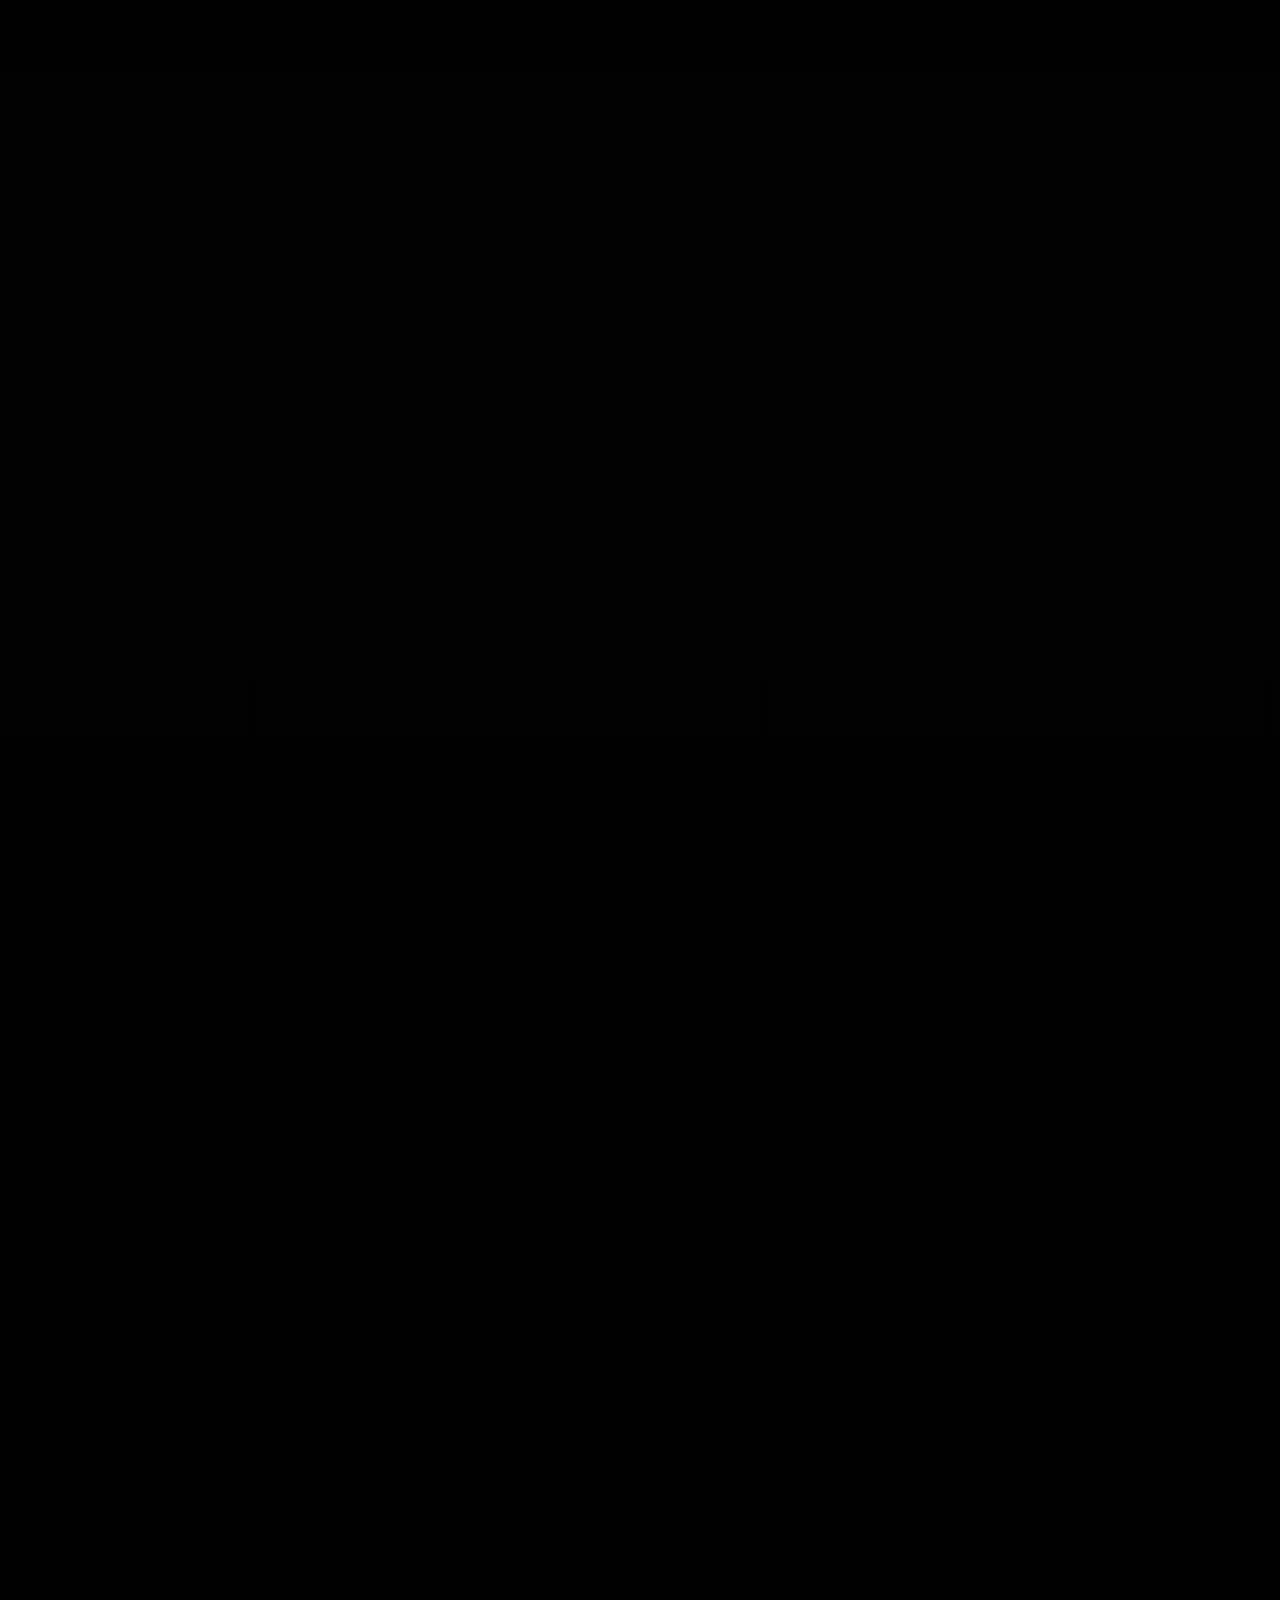
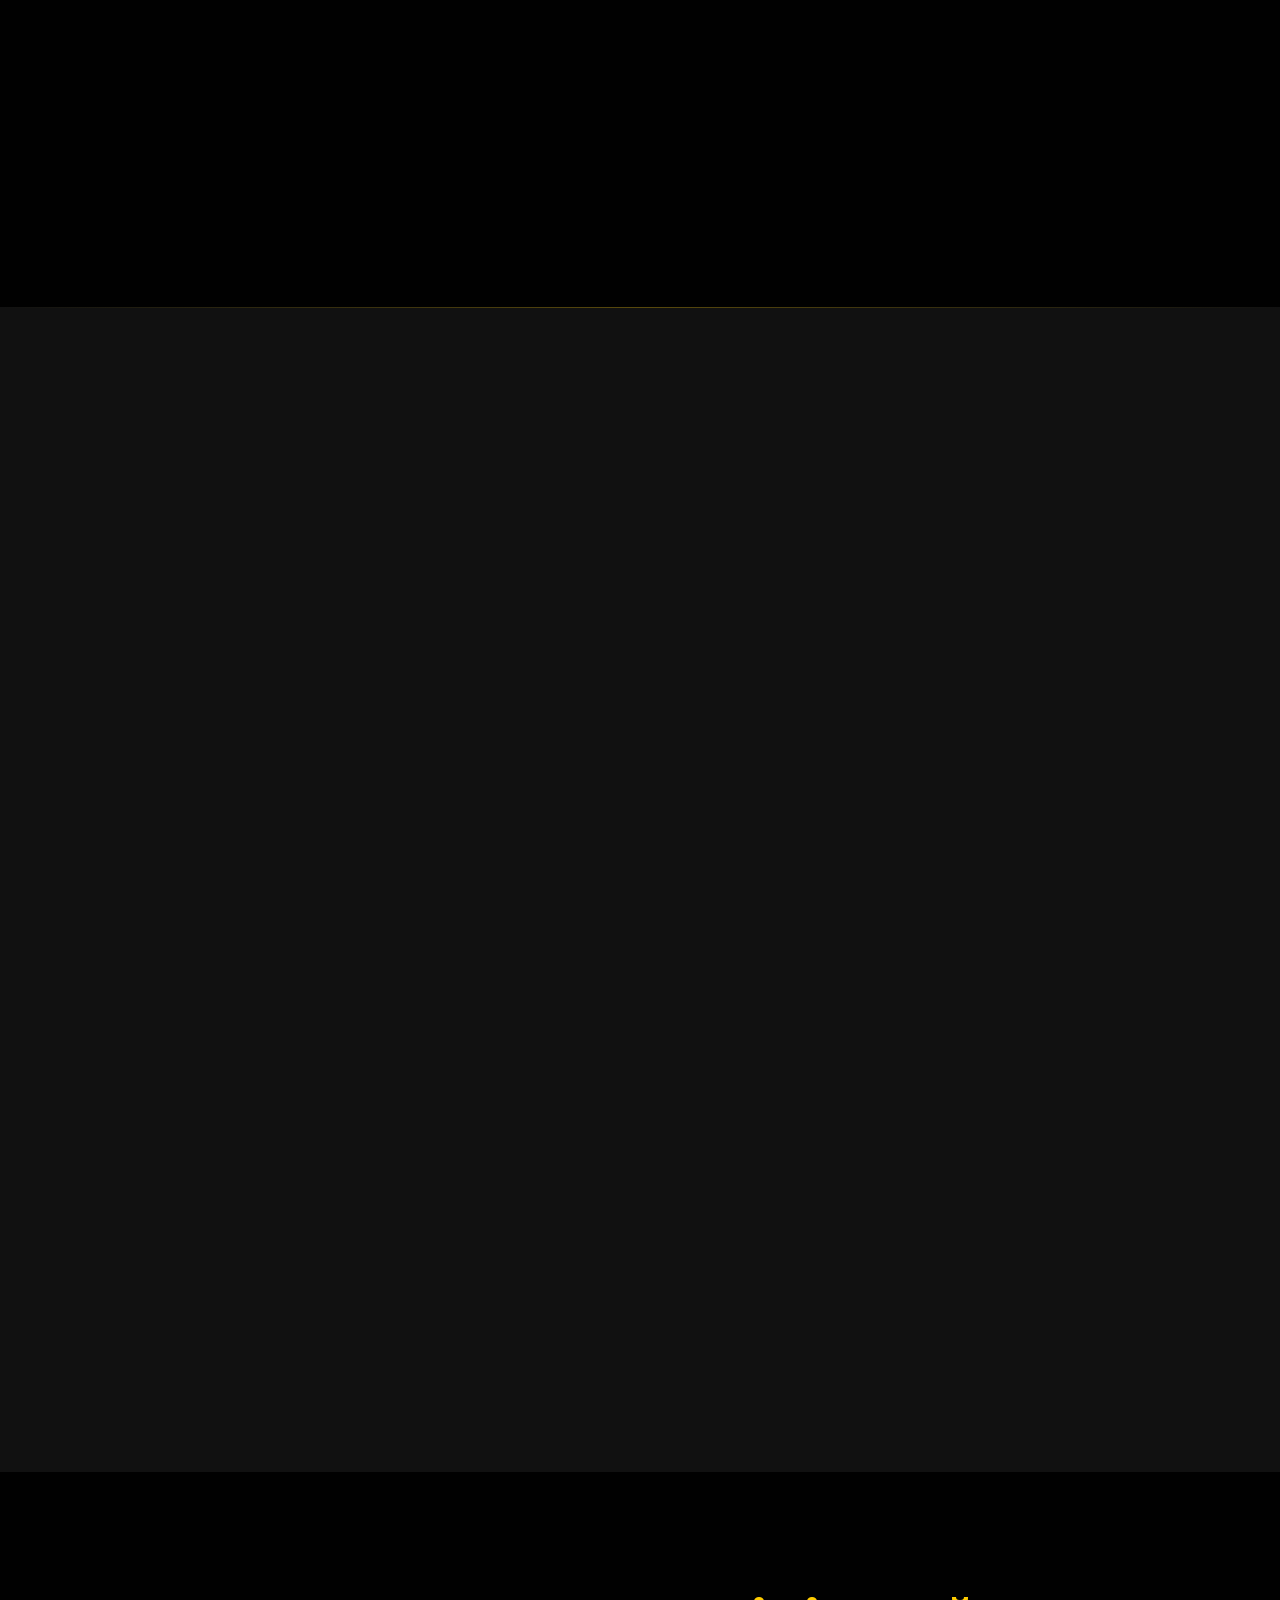
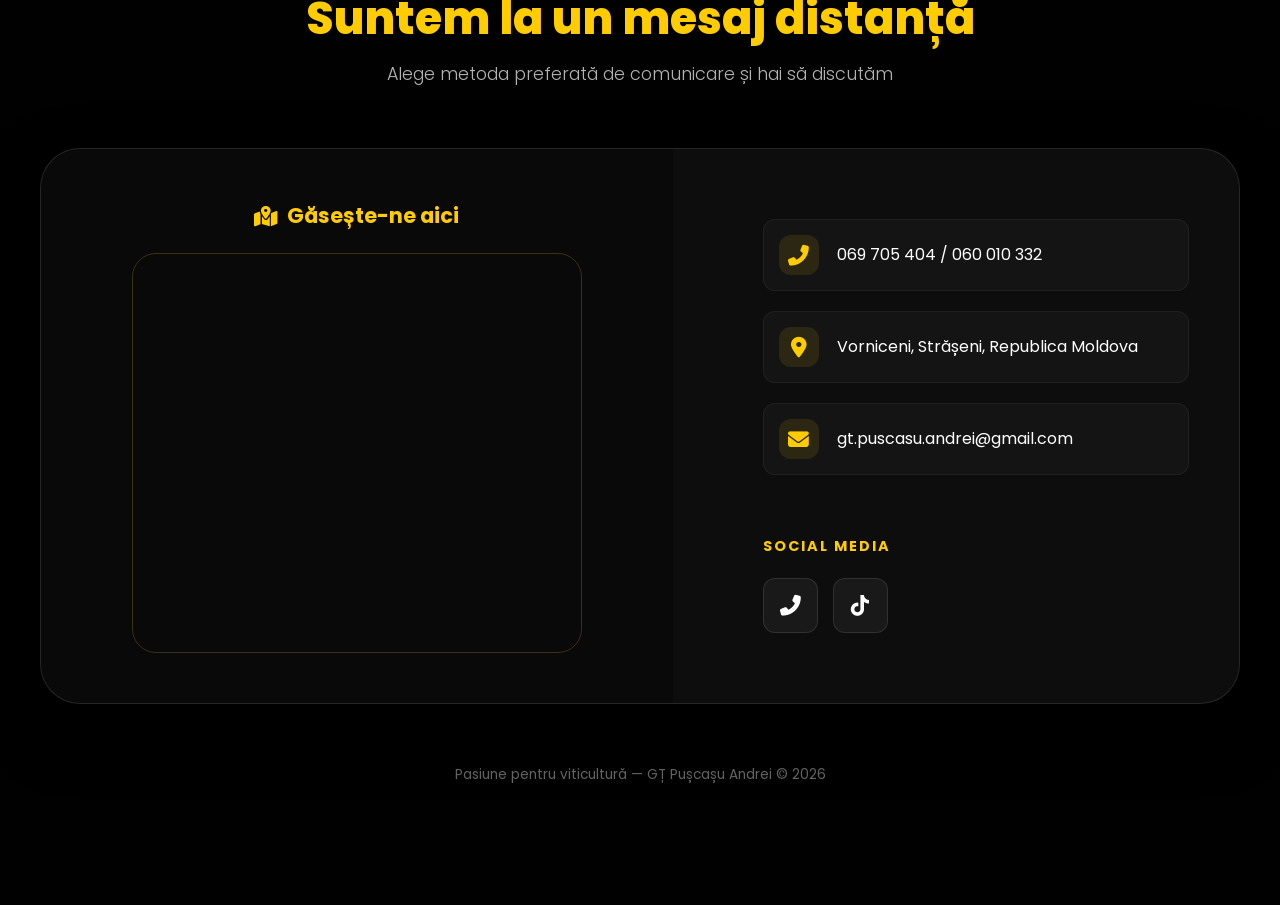
==== commit b2bffcfb: "Update index.html" ====
--- a/index.html
+++ b/index.html
@@ -20,6 +20,7 @@
     <link href="https://fonts.googleapis.com/css2?family=Poppins:wght@300;400;600;700;800;900&display=swap" rel="stylesheet">
     <link rel="stylesheet" href="https://cdnjs.cloudflare.com/ajax/libs/font-awesome/6.4.0/css/all.min.css">
     <link rel="stylesheet" href="css/style.css">
+    <link rel="stylesheet" href="css/cart.css">
 
 </head>
 <body>
@@ -36,6 +37,7 @@
                 <li><a href="#activitate" class="nav-link">Activitate</a></li>
                 <li><a href="#soiuri" class="nav-link">Soiuri</a></li>
                 <li><a href="#testimoniale" class="nav-link">Recenzii</a></li>
+                <li><a href="cos.html" class="nav-cart" title="Coșul meu de cumpărături"><i class="fas fa-shopping-cart"></i><span class="cart-badge hidden" data-cart-badge>0</span></a></li>
                 <li><a href="#contact" class="nav-btn">Contact</a></li>
             </ul>
             <div class="nav-toggle" id="navToggle">
@@ -325,9 +327,14 @@
         <a href="tel:+37369705404" class="float-btn phone" title="Sună acum">
             <i class="fas fa-phone-alt"></i>
         </a>
+        <a href="cos.html" class="float-btn cart" title="Coșul meu de cumpărături">
+            <i class="fas fa-shopping-cart"></i>
+            <span class="cart-badge hidden" data-cart-badge>0</span>
+        </a>
        
     </div>
 
     <script src="js/main.js"></script>
+    <script src="js/cart.js"></script>
 </body>
 </html>
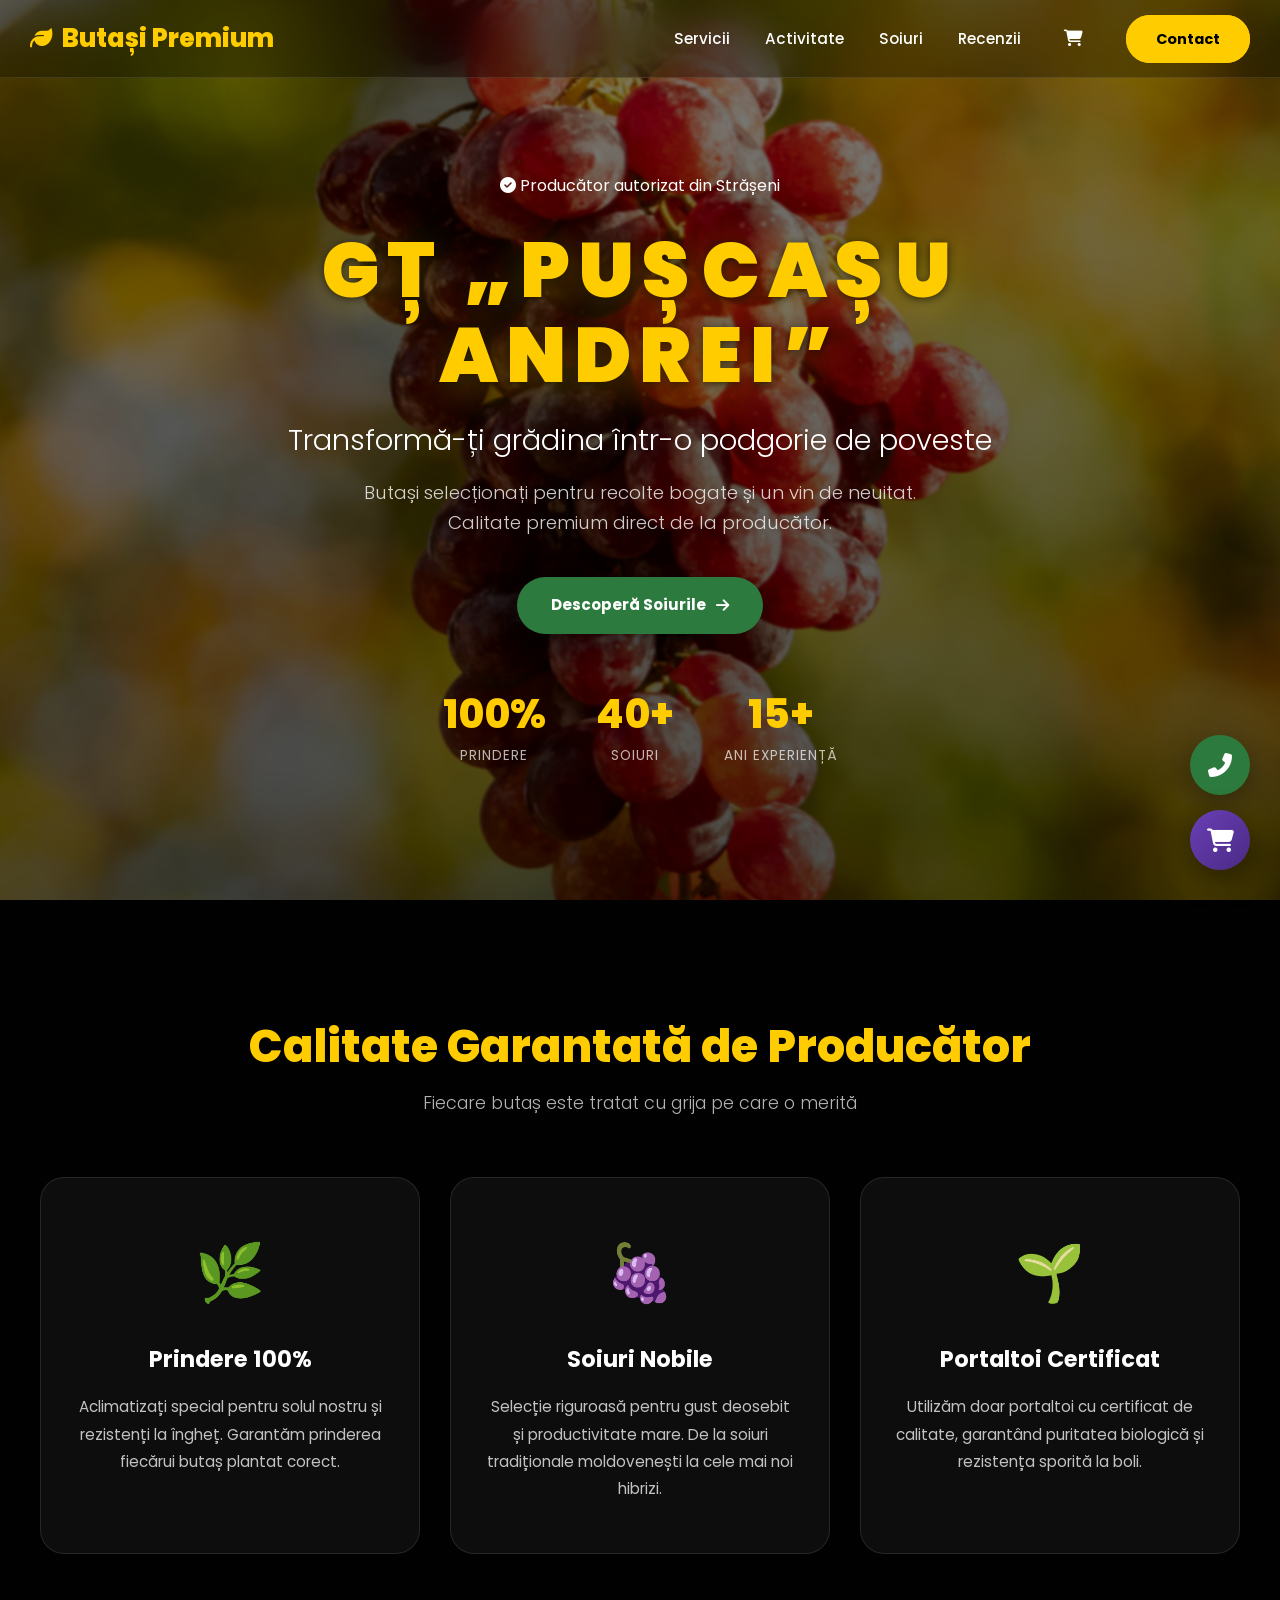
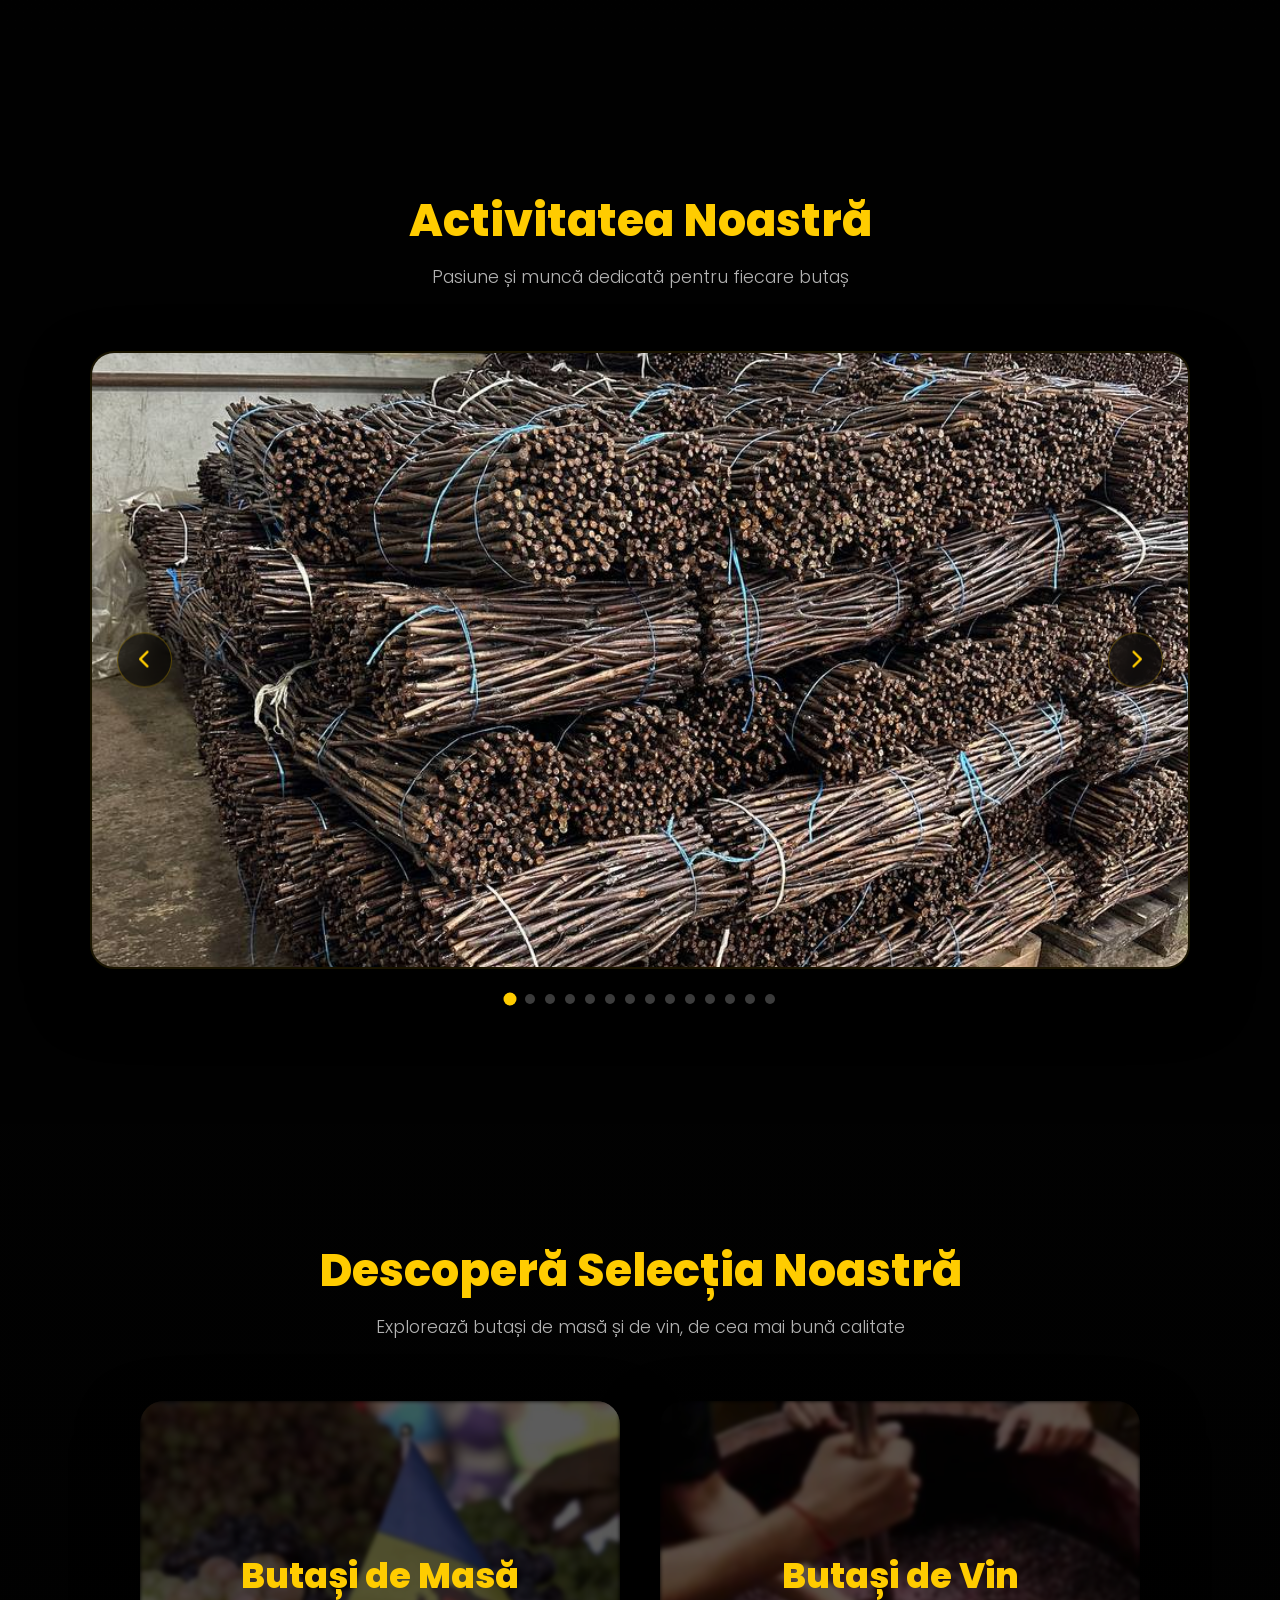
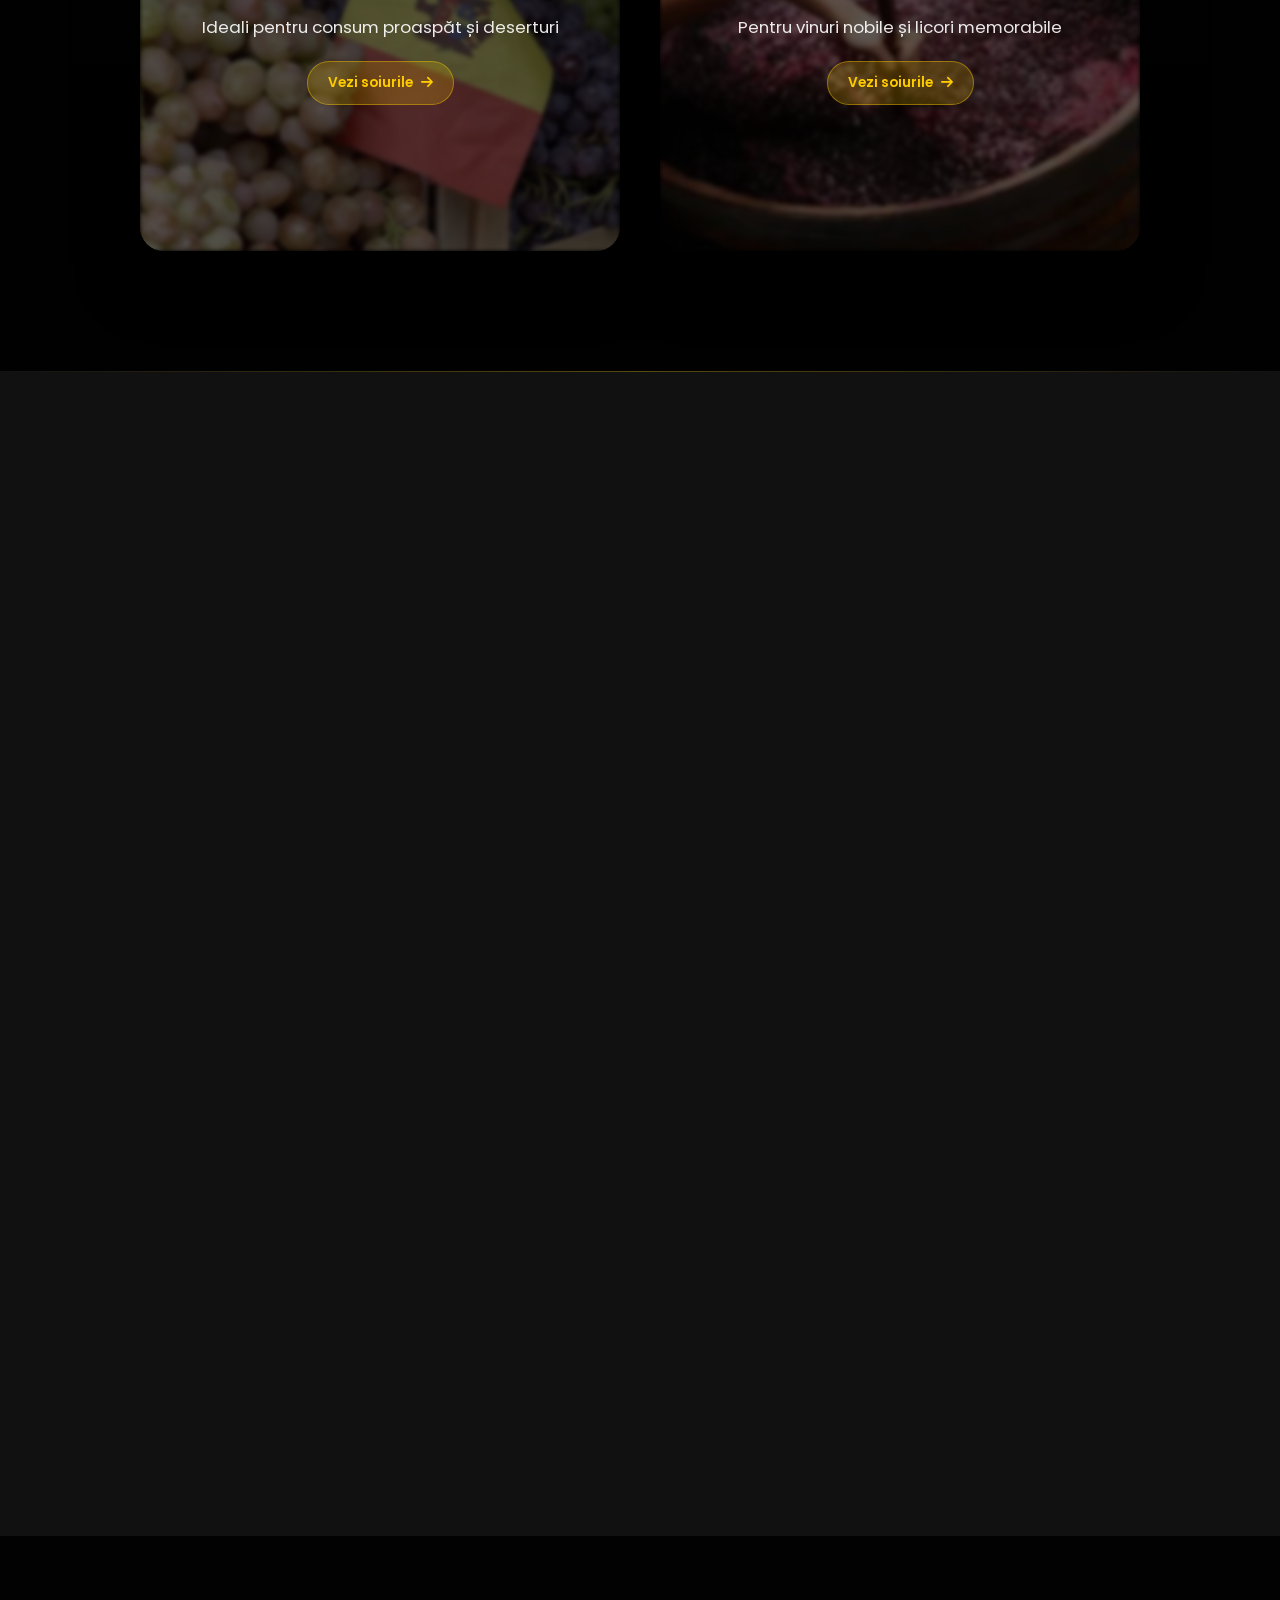
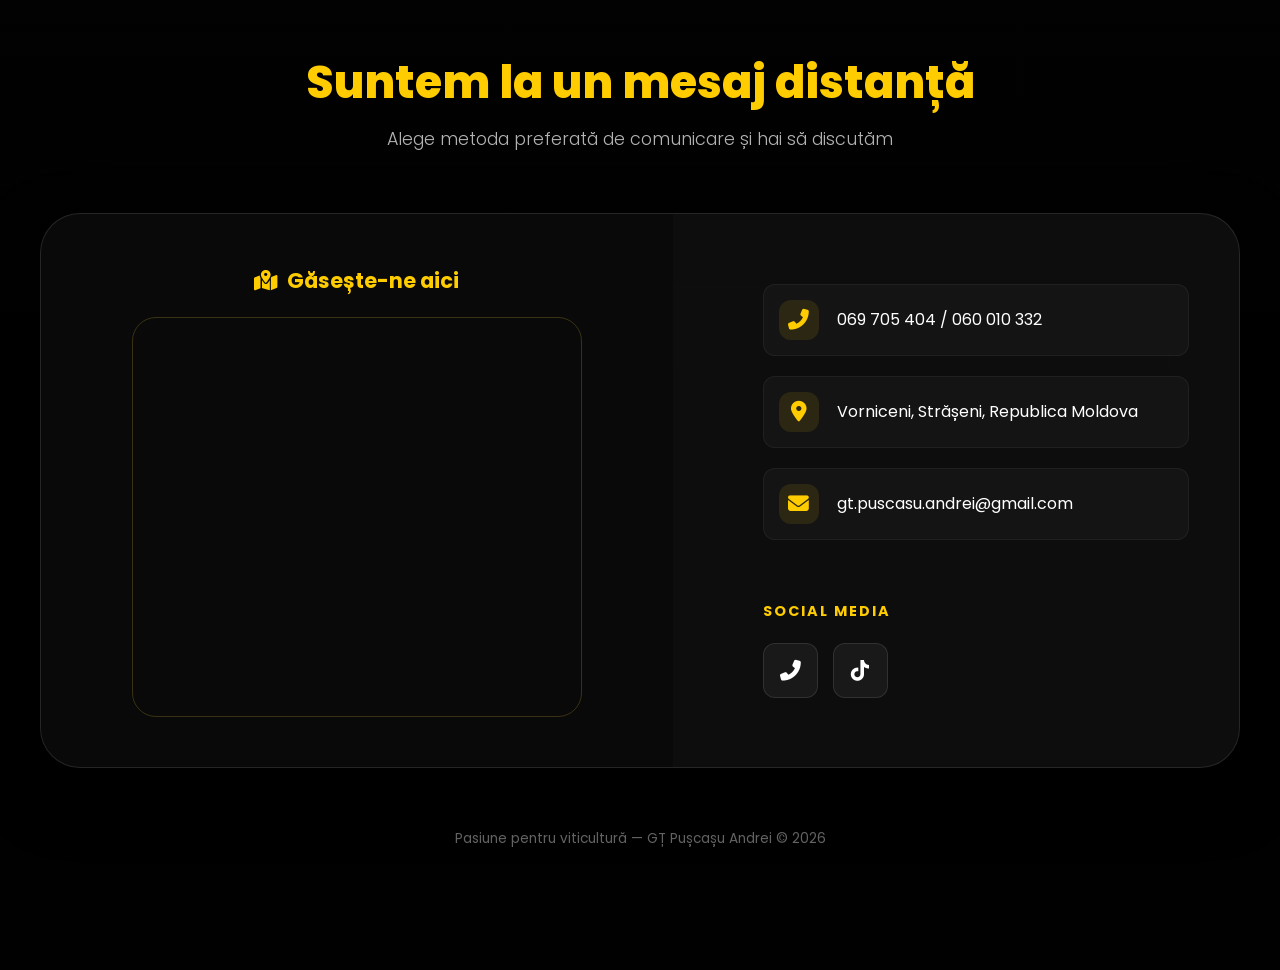
==== commit 90a7f15c: "Add files via upload" ====
--- a/index.html
+++ b/index.html
@@ -1,340 +1,332 @@
-<!DOCTYPE html>
-<html lang="ro">
-<head>
-    <meta charset="UTF-8">
-    <meta name="viewport" content="width=device-width, initial-scale=1.0, maximum-scale=1.0, user-scalable=no">
-    <title>Butași Premium MD – Producător Butași Viță de Vie | GȚ Pușcașu Andrei</title>
-    <meta name="description" content="Butași de viță de vie din Moldova, producător din Strășeni, satul Vorniceni. Soiuri de masă și de vin, prindere garantată, calitate premium și preț avantajos.">
-    <meta name="keywords" content="butași viță de vie, butași Moldova, butași Strășeni, Vorniceni, viță de vie, soiuri de masă, soiuri de vin, pepinieră viticolă">
-    <meta name="google-site-verification" content="s4KlY7zMoYkNX90Z4KT1FX3IvEk9r_F55dx97pqpvt0">
-    <meta name="language" content="ro">
-    <meta name="geo.region" content="MD">
-    <meta name="geo.placename" content="Vorniceni">
-    <meta property="og:type" content="website">
-    <meta property="og:url" content="https://butasipremium.com/">
-    <meta property="og:title" content="Butași Premium MD - GȚ Pușcașu Andrei">
-    <meta property="og:description" content="Producător de butași de viță de vie din Strășeni. Calitate premium și prindere garantată.">
-    <meta property="og:image" content="https://butasipremium.com/Img/link.jpg">
-    <link rel="icon" type="image/png" href="/Img/grape.jpg">
-    <link rel="apple-touch-icon" href="/Img/gtpa.png">
-    <link href="https://fonts.googleapis.com/css2?family=Poppins:wght@300;400;600;700;800;900&display=swap" rel="stylesheet">
-    <link rel="stylesheet" href="https://cdnjs.cloudflare.com/ajax/libs/font-awesome/6.4.0/css/all.min.css">
-    <link rel="stylesheet" href="css/style.css">
-    <link rel="stylesheet" href="css/cart.css">
-
-</head>
-<body>
-
-    <!-- ========== NAVBAR ========== -->
-    <nav class="navbar" id="navbar">
-        <div class="nav-container">
-            <a href="index.html" class="nav-logo">
-                <i class="fas fa-leaf"></i>
-                Butași Premium
-            </a>
-            <ul class="nav-menu" id="navMenu">
-                <li><a href="#servicii" class="nav-link">Servicii</a></li>
-                <li><a href="#activitate" class="nav-link">Activitate</a></li>
-                <li><a href="#soiuri" class="nav-link">Soiuri</a></li>
-                <li><a href="#testimoniale" class="nav-link">Recenzii</a></li>
-                <li><a href="cos.html" class="nav-cart" title="Coșul meu de cumpărături"><i class="fas fa-shopping-cart"></i><span class="cart-badge hidden" data-cart-badge>0</span></a></li>
-                <li><a href="#contact" class="nav-btn">Contact</a></li>
-            </ul>
-            <div class="nav-toggle" id="navToggle">
-                <span></span>
-                <span></span>
-                <span></span>
-            </div>
-        </div>
-    </nav>
-
-    <!-- ========== HERO ========== -->
-    <header class="hero" id="top">
-        <div class="hero-content">
-            <div class="hero-badge fade-in">
-                <i class="fas fa-check-circle"></i>
-                Producător autorizat din Strășeni
-            </div>
-            <h1 class="company-name fade-in stagger-1">GȚ „Pușcașu Andrei”</h1>
-            <h2 class="hero-subtitle fade-in stagger-2">Transformă-ți grădina într-o podgorie de poveste</h2>
-            <p class="hero-description fade-in stagger-2">Butași selecționați pentru recolte bogate și un vin de neuitat. Calitate premium direct de la producător.</p>
-            <a href="#soiuri" class="btn btn-primary fade-in stagger-3">
-                Descoperă Soiurile
-                <i class="fas fa-arrow-right"></i>
-            </a>
-            <div class="hero-stats fade-in stagger-3">
-                <div class="stat-item">
-                    <span class="stat-number">100%</span>
-                    <span class="stat-label">Prindere</span>
-                </div>
-                <div class="stat-item">
-                    <span class="stat-number">40+</span>
-                    <span class="stat-label">Soiuri</span>
-                </div>
-                <div class="stat-item">
-                    <span class="stat-number">15+</span>
-                    <span class="stat-label">Ani experiență</span>
-                </div>
-            </div>
-        </div>
-    </header>
-
-    <!-- ========== SERVICII ========== -->
-    <section id="servicii" class="section-glass" style="--bg-image: url('../Img/vin.jpg');">
-        <div class="content-wrapper">
-            <h2 class="section-title fade-in">Calitate Garantată de Producător</h2>
-            <p class="section-subtitle fade-in">Fiecare butaș este tratat cu grija pe care o merită</p>
-            <div class="servicii-grid">
-                <div class="serviciu-card fade-in stagger-1">
-                    <div class="serviciu-icon">🌿</div>
-                    <h3>Prindere 100%</h3>
-                    <p>Aclimatizați special pentru solul nostru și rezistenți la îngheț. Garantăm prinderea fiecărui butaș plantat corect.</p>
-                </div>
-                <div class="serviciu-card fade-in stagger-2">
-                    <div class="serviciu-icon">🍇</div>
-                    <h3>Soiuri Nobile</h3>
-                    <p>Selecție riguroasă pentru gust deosebit și productivitate mare. De la soiuri tradiționale moldovenești la cele mai noi hibrizi.</p>
-                </div>
-                <div class="serviciu-card fade-in stagger-3">
-                    <div class="serviciu-icon">🌱</div>
-                    <h3>Portaltoi Certificat</h3>
-                    <p>Utilizăm doar portaltoi cu certificat de calitate, garantând puritatea biologică și rezistența sporită la boli.</p>
-                </div>
-            </div>
-        </div>
-    </section>
-
-    <!-- ========== ACTIVITATE ========== -->
-    <section id="activitate" class="section-glass" style="--bg-image: url('../Img/vinInspate.jpg');">
-        <div class="content-wrapper">
-            <h2 class="section-title fade-in">Activitatea Noastră</h2>
-            <p class="section-subtitle fade-in">Pasiune și muncă dedicată pentru fiecare butaș</p>
-            <div class="carousel-wrapper fade-in">
-                <div class="carousel-container">
-                    <div class="carousel-track" id="carouselTrack">
-                        <div class="carousel-slide"><img src="poze activitate/1.jpg" alt="Depozit butași"></div>
-                        <div class="carousel-slide"><img src="poze activitate/2.jpg" alt="Pregătire butași"></div>
-                        <div class="carousel-slide video-split">
-                            <video autoplay muted loop playsinline><source src="poze activitate/3.mp4" type="video/mp4"></video>
-                            <video autoplay muted loop playsinline><source src="poze activitate/4.mp4" type="video/mp4"></video>
-                        </div>
-                        <div class="carousel-slide"><img src="poze activitate/5.jpg" alt="Procesare"></div>
-                        <div class="carousel-slide"><img src="poze activitate/6.jpg" alt="Lucru manual"></div>
-                        <div class="carousel-slide"><img src="poze activitate/7.jpg" alt="Seră butași"></div>
-                        <div class="carousel-slide"><img src="poze activitate/8.jpg" alt="Răsadniță"></div>
-                        <div class="carousel-slide"><img src="poze activitate/9.jpg" alt="Câmp viță de vie"></div>
-                        <div class="carousel-slide"><img src="poze activitate/10.jpg" alt="Plantare"></div>
-                        <div class="carousel-slide"><img src="poze activitate/11.jpg" alt="Echipa la lucru"></div>
-                        <div class="carousel-slide"><img src="poze activitate/12.jpg" alt="Recoltă"></div>
-                        <div class="carousel-slide"><img src="poze activitate/13.jpg" alt="Butași finali"></div>
-                        <div class="carousel-slide"><img src="poze activitate/14.jpg" alt="Ambalare"></div>
-                        <div class="carousel-slide"><img src="poze activitate/15.jpg" alt="Livrare"></div>
-                    </div>
-                    <button class="carousel-btn prev" id="prevBtn" aria-label="Anterior"><i class="fas fa-chevron-left"></i></button>
-                    <button class="carousel-btn next" id="nextBtn" aria-label="Următor"><i class="fas fa-chevron-right"></i></button>
-                </div>
-                <div class="carousel-dots" id="carouselDots"></div>
-            </div>
-        </div>
-    </section>
-
-    <!-- ========== SOIURI ========== -->
-    <section id="soiuri" class="section-glass" style="--bg-image: url('../Img/grape.jpg');">
-        <div class="content-wrapper">
-            <h2 class="section-title fade-in">Descoperă Selecția Noastră</h2>
-            <p class="section-subtitle fade-in">Explorează butași de masă și de vin, de cea mai bună calitate</p>
-            <div class="categorii-grid">
-                <a href="butasi-masa.html" class="categorie-card fade-in stagger-1">
-                    <img src="Img/masa.jpg" alt="Butași de Masă">
-                    <div class="categorie-overlay">
-                        <h3>Butași de Masă</h3>
-                        <p>Ideali pentru consum proaspăt și deserturi</p>
-                        <span class="tap-hint">Vezi soiurile <i class="fas fa-arrow-right"></i></span>
-                    </div>
-                </a>
-                <a href="butasi-vin.html" class="categorie-card fade-in stagger-2">
-                    <img src="Img/vinbutoi.jpg" alt="Butași de Vin">
-                    <div class="categorie-overlay">
-                        <h3>Butași de Vin</h3>
-                        <p>Pentru vinuri nobile și licori memorabile</p>
-                        <span class="tap-hint">Vezi soiurile <i class="fas fa-arrow-right"></i></span>
-                    </div>
-                </a>
-            </div>
-        </div>
-    </section>
-
-    <!-- ========== TESTIMONIALE ========== -->
-    <section id="testimoniale" class="testimonials-section">
-        <div class="content-wrapper">
-            <h2 class="section-title fade-in">Ce Spun Clienții Noștri</h2>
-            <p class="section-subtitle fade-in">Peste 500 de grădini transformate cu butașii noștri</p>
-            <div class="testimonials-grid">
-                <div class="testimonial-card fade-in stagger-1">
-                    <div class="testimonial-quote">"</div>
-                    <p class="testimonial-text">Am comandat 50 de butași de Fetească Neagră și Muscat Ottonel. Prinderea a fost aproape 100%, iar calitatea butașilor este excepțională. Recomand cu încredere!</p>
-                    <div class="testimonial-author">
-                        <div class="testimonial-avatar">IC</div>
-                        <div class="testimonial-info">
-                            <h4>Ion Cojocaru</h4>
-                            <span>Orhei, Republica Moldova</span>
-                            <div class="testimonial-stars">
-                                <i class="fas fa-star"></i>
-                                <i class="fas fa-star"></i>
-                                <i class="fas fa-star"></i>
-                                <i class="fas fa-star"></i>
-                                <i class="fas fa-star"></i>
-                            </div>
-                        </div>
-                    </div>
-                </div>
-                <div class="testimonial-card fade-in stagger-2">
-                    <div class="testimonial-quote">"</div>
-                    <p class="testimonial-text">De 3 ani cumpăr butași de la GȚ Pușcașu Andrei. Soiurile de masă sunt dulci și aromate exact cum promiteau. Livrarea rapidă și ambalarea profesionistă.</p>
-                    <div class="testimonial-author">
-                        <div class="testimonial-avatar">MP</div>
-                        <div class="testimonial-info">
-                            <h4>Mariana Popescu</h4>
-                            <span>Bălți, Republica Moldova</span>
-                            <div class="testimonial-stars">
-                                <i class="fas fa-star"></i>
-                                <i class="fas fa-star"></i>
-                                <i class="fas fa-star"></i>
-                                <i class="fas fa-star"></i>
-                                <i class="fas fa-star"></i>
-                            </div>
-                        </div>
-                    </div>
-                </div>
-                <div class="testimonial-card fade-in stagger-3">
-                    <div class="testimonial-quote">"</div>
-                    <p class="testimonial-text">Am plantat un hectar cu Cabernet Sauvignon și Merlot. Butașii au prins toți, iar acum avem o podgorie superbă. Mulțumim pentru consultanța oferită!</p>
-                    <div class="testimonial-author">
-                        <div class="testimonial-avatar">VC</div>
-                        <div class="testimonial-info">
-                            <h4>Vasile Ciobanu</h4>
-                            <span>Căușeni, Republica Moldova</span>
-                            <div class="testimonial-stars">
-                                <i class="fas fa-star"></i>
-                                <i class="fas fa-star"></i>
-                                <i class="fas fa-star"></i>
-                                <i class="fas fa-star"></i>
-                                <i class="fas fa-star-half-alt"></i>
-                            </div>
-                        </div>
-                    </div>
-                </div>
-                <div class="testimonial-card fade-in stagger-1">
-                    <div class="testimonial-quote">"</div>
-                    <p class="testimonial-text">Butașii de Muscat Italia sunt cei mai buni pe care i-am avut. Strugurii sunt mari, dulci și foarte aromati. O să mai comand și anul viitor!</p>
-                    <div class="testimonial-author">
-                        <div class="testimonial-avatar">ET</div>
-                        <div class="testimonial-info">
-                            <h4>Elena Toma</h4>
-                            <span>Chișinău, Republica Moldova</span>
-                            <div class="testimonial-stars">
-                                <i class="fas fa-star"></i>
-                                <i class="fas fa-star"></i>
-                                <i class="fas fa-star"></i>
-                                <i class="fas fa-star"></i>
-                                <i class="fas fa-star"></i>
-                            </div>
-                        </div>
-                    </div>
-                </div>
-                <div class="testimonial-card fade-in stagger-2">
-                    <div class="testimonial-quote">"</div>
-                    <p class="testimonial-text">Serviciu excelent! Am primit butașii în 2 zile, ambalați perfect. Am plantat 30 de butași de Viorica și Rkatsiteli. Toți au prins fără probleme.</p>
-                    <div class="testimonial-author">
-                        <div class="testimonial-avatar">DR</div>
-                        <div class="testimonial-info">
-                            <h4>Dumitru Rusu</h4>
-                            <span>Comrat, Republica Moldova</span>
-                            <div class="testimonial-stars">
-                                <i class="fas fa-star"></i>
-                                <i class="fas fa-star"></i>
-                                <i class="fas fa-star"></i>
-                                <i class="fas fa-star"></i>
-                                <i class="fas fa-star"></i>
-                            </div>
-                        </div>
-                    </div>
-                </div>
-                <div class="testimonial-card fade-in stagger-3">
-                    <div class="testimonial-quote">"</div>
-                    <p class="testimonial-text">Am cumpărat butași premium (Avatar, Lamborghini) pentru grădina mea. Sunt soiuri rare și deosebite. Calitatea este pe măsura prețului!</p>
-                    <div class="testimonial-author">
-                        <div class="testimonial-avatar">AM</div>
-                        <div class="testimonial-info">
-                            <h4>Andrei Marin</h4>
-                            <span>Soroca, Republica Moldova</span>
-                            <div class="testimonial-stars">
-                                <i class="fas fa-star"></i>
-                                <i class="fas fa-star"></i>
-                                <i class="fas fa-star"></i>
-                                <i class="fas fa-star"></i>
-                                <i class="fas fa-star"></i>
-                            </div>
-                        </div>
-                    </div>
-                </div>
-            </div>
-        </div>
-    </section>
-
-    <!-- ========== CONTACT ========== -->
-    <footer id="contact" class="section-glass" style="--bg-image: url('../Img/grape.jpg');">
-        <div class="content-wrapper">
-            <h2 class="section-title fade-in">Suntem la un mesaj distanță</h2>
-            <p class="section-subtitle fade-in">Alege metoda preferată de comunicare și hai să discutăm</p>
-            <div class="contact-grid fade-in">
-                <div class="contact-map">
-                    <h3><i class="fas fa-map-marked-alt"></i> Găsește-ne aici</h3>
-                    <iframe src="https://www.google.com/maps/embed?pb=!1m18!1m12!1m3!1d21706.022366852674!2d28.425495599999998!3d47.15290314999999!2m3!1f0!2f0!3f0!3m2!1i1024!2i768!4f13.1!3m3!1m2!1s0x40cbc90018c83d89%3A0x67878f9940a063db!2sGt%E2%80%9DPuscasu%20Andrei!5e0!3m2!1sro!2s!4v1767385154631!5m2!1sro!2s" allowfullscreen="" loading="lazy" referrerpolicy="no-referrer-when-downgrade"></iframe>
-                </div>
-                <div class="contact-info">
-                    <div class="contact-data">
-                        <a href="tel:+37369705404" class="data-item">
-                            <i class="fas fa-phone-alt"></i>
-                            <span>069 705 404 / 060 010 332</span>
-                        </a>
-                        <div class="data-item">
-                            <i class="fas fa-map-marker-alt"></i>
-                            <span>Vorniceni, Strășeni, Republica Moldova</span>
-                        </div>
-                        <a href="mailto:gt.puscasu.andrei@gmail.com" class="data-item">
-                            <i class="fas fa-envelope"></i>
-                            <span>gt.puscasu.andrei@gmail.com</span>
-                        </a>
-                    </div>
-                    <div class="social-box">
-                        <h3>Social Media</h3>
-                        <div class="social-icons">
-                            <a href="tel:+37362192902" class="social-btn" title="Sună acum"><i class="fas fa-phone-alt"></i></a>
-                            <a href="https://www.tiktok.com/@gt.puscasu.andrei" target="_blank" class="social-btn" title="TikTok"><i class="fab fa-tiktok"></i></a>
-                        </div>
-                    </div>
-                </div>
-            </div>
-            <p class="copyright">
-                 Pasiune pentru viticultură — GȚ Pușcașu Andrei © 2026
-            </p>
-        </div>
-    </footer>
-
-    <!-- ========== FLOATING CTA ========== -->
-    <div class="floating-cta">
-        <a href="tel:+37369705404" class="float-btn phone" title="Sună acum">
-            <i class="fas fa-phone-alt"></i>
-        </a>
-        <a href="cos.html" class="float-btn cart" title="Coșul meu de cumpărături">
-            <i class="fas fa-shopping-cart"></i>
-            <span class="cart-badge hidden" data-cart-badge>0</span>
-        </a>
-       
-    </div>
-
-    <script src="js/main.js"></script>
-    <script src="js/cart.js"></script>
-</body>
-</html>
+<!DOCTYPE html>
+<html lang="ro">
+<head>
+    <meta charset="UTF-8">
+    <meta name="viewport" content="width=device-width, initial-scale=1.0, maximum-scale=1.0, user-scalable=no">
+    <title>Butași Premium MD – Producător Butași Viță de Vie | GȚ Pușcașu Andrei</title>
+    <meta name="description" content="Butași de viță de vie din Moldova, producător din Strășeni, satul Vorniceni. Soiuri de masă și de vin, prindere garantată, calitate premium și preț avantajos.">
+    <meta name="keywords" content="butași viță de vie, butași Moldova, butași Strășeni, Vorniceni, viță de vie, soiuri de masă, soiuri de vin, pepinieră viticolă">
+    <meta name="google-site-verification" content="s4KlY7zMoYkNX90Z4KT1FX3IvEk9r_F55dx97pqpvt0">
+    <meta name="language" content="ro">
+    <meta name="geo.region" content="MD">
+    <meta name="geo.placename" content="Vorniceni">
+    <meta property="og:type" content="website">
+    <meta property="og:url" content="https://butasipremium.com/">
+    <meta property="og:title" content="Butași Premium MD - GȚ Pușcașu Andrei">
+    <meta property="og:description" content="Producător de butași de viță de vie din Strășeni. Calitate premium și prindere garantată.">
+    <meta property="og:image" content="https://butasipremium.com/Img/link.jpg">
+    <link rel="icon" type="image/png" href="/Img/logoul.png">
+    <link rel="apple-touch-icon" href="/Img/logoul.png">
+    <link href="https://fonts.googleapis.com/css2?family=Poppins:wght@300;400;600;700;800;900&display=swap" rel="stylesheet">
+    <link rel="stylesheet" href="https://cdnjs.cloudflare.com/ajax/libs/font-awesome/6.4.0/css/all.min.css">
+    <link rel="stylesheet" href="css/style.css">
+    <link rel="stylesheet" href="css/cart.css">
+
+</head>
+<body>
+
+    <nav class="navbar" id="navbar">
+        <div class="nav-container">
+            <a href="index.html" class="nav-logo">
+                <i class="fas fa-leaf"></i>
+                Butași Premium
+            </a>
+            <ul class="nav-menu" id="navMenu">
+                <li><a href="#servicii" class="nav-link">Servicii</a></li>
+                <li><a href="#activitate" class="nav-link">Activitate</a></li>
+                <li><a href="#soiuri" class="nav-link">Soiuri</a></li>
+                <li><a href="#testimoniale" class="nav-link">Recenzii</a></li>
+                <li><a href="cos.html" class="nav-cart" title="Coșul meu de cumpărături"><i class="fas fa-shopping-cart"></i><span class="cart-badge hidden" data-cart-badge>0</span></a></li>
+                <li><a href="#contact" class="nav-btn">Contact</a></li>
+            </ul>
+            <div class="nav-toggle" id="navToggle">
+                <span></span>
+                <span></span>
+                <span></span>
+            </div>
+        </div>
+    </nav>
+
+    <header class="hero" id="top">
+        <div class="hero-content">
+            <div class="hero-badge fade-in">
+                <i class="fas fa-check-circle"></i>
+                Producător autorizat din Strășeni
+            </div>
+            <h1 class="company-name fade-in stagger-1">GȚ „Pușcașu Andrei”</h1>
+            <h2 class="hero-subtitle fade-in stagger-2">Transformă-ți grădina într-o podgorie de poveste</h2>
+            <p class="hero-description fade-in stagger-2">Butași selecționați pentru recolte bogate și un vin de neuitat. Calitate premium direct de la producător.</p>
+            <a href="#soiuri" class="btn btn-primary fade-in stagger-3">
+                Descoperă Soiurile
+                <i class="fas fa-arrow-right"></i>
+            </a>
+            <div class="hero-stats fade-in stagger-3">
+                <div class="stat-item">
+                    <span class="stat-number">100%</span>
+                    <span class="stat-label">Prindere</span>
+                </div>
+                <div class="stat-item">
+                    <span class="stat-number">40+</span>
+                    <span class="stat-label">Soiuri</span>
+                </div>
+                <div class="stat-item">
+                    <span class="stat-number">15+</span>
+                    <span class="stat-label">Ani experiență</span>
+                </div>
+            </div>
+        </div>
+    </header>
+
+    <section id="servicii" class="section-glass" style="--bg-image: url('../Img/vin.jpg');">
+        <div class="content-wrapper">
+            <h2 class="section-title fade-in">Calitate Garantată de Producător</h2>
+            <p class="section-subtitle fade-in">Fiecare butaș este tratat cu grija pe care o merită</p>
+            <div class="servicii-grid">
+                <div class="serviciu-card fade-in stagger-1">
+                    <div class="serviciu-icon">🌿</div>
+                    <h3>Prindere 100%</h3>
+                    <p>Aclimatizați special pentru solul nostru și rezistenți la îngheț. Garantăm prinderea fiecărui butaș plantat corect.</p>
+                </div>
+                <div class="serviciu-card fade-in stagger-2">
+                    <div class="serviciu-icon">🍇</div>
+                    <h3>Soiuri Nobile</h3>
+                    <p>Selecție riguroasă pentru gust deosebit și productivitate mare. De la soiuri tradiționale moldovenești la cele mai noi hibrizi.</p>
+                </div>
+                <div class="serviciu-card fade-in stagger-3">
+                    <div class="serviciu-icon">🌱</div>
+                    <h3>Portaltoi Certificat</h3>
+                    <p>Utilizăm doar portaltoi cu certificat de calitate, garantând puritatea biologică și rezistența sporită la boli.</p>
+                </div>
+            </div>
+        </div>
+    </section>
+
+    <section id="activitate" class="section-glass" style="--bg-image: url('../Img/vinInspate.jpg');">
+        <div class="content-wrapper">
+            <h2 class="section-title fade-in">Activitatea Noastră</h2>
+            <p class="section-subtitle fade-in">Pasiune și muncă dedicată pentru fiecare butaș</p>
+            <div class="carousel-wrapper fade-in">
+                <div class="carousel-container">
+                    <div class="carousel-track" id="carouselTrack">
+                        <div class="carousel-slide"><img src="poze activitate/1.jpg" alt="Depozit butași"></div>
+                        <div class="carousel-slide"><img src="poze activitate/2.jpg" alt="Pregătire butași"></div>
+                        <div class="carousel-slide video-split">
+                            <video autoplay muted loop playsinline><source src="poze activitate/3.mp4" type="video/mp4"></video>
+                            <video autoplay muted loop playsinline><source src="poze activitate/4.mp4" type="video/mp4"></video>
+                        </div>
+                        <div class="carousel-slide"><img src="poze activitate/5.jpg" alt="Procesare"></div>
+                        <div class="carousel-slide"><img src="poze activitate/6.jpg" alt="Lucru manual"></div>
+                        <div class="carousel-slide"><img src="poze activitate/7.jpg" alt="Seră butași"></div>
+                        <div class="carousel-slide"><img src="poze activitate/8.jpg" alt="Răsadniță"></div>
+                        <div class="carousel-slide"><img src="poze activitate/9.jpg" alt="Câmp viță de vie"></div>
+                        <div class="carousel-slide"><img src="poze activitate/10.jpg" alt="Plantare"></div>
+                        <div class="carousel-slide"><img src="poze activitate/11.jpg" alt="Echipa la lucru"></div>
+                        <div class="carousel-slide"><img src="poze activitate/12.jpg" alt="Recoltă"></div>
+                        <div class="carousel-slide"><img src="poze activitate/13.jpg" alt="Butași finali"></div>
+                        <div class="carousel-slide"><img src="poze activitate/14.jpg" alt="Ambalare"></div>
+                        <div class="carousel-slide"><img src="poze activitate/15.jpg" alt="Livrare"></div>
+                    </div>
+                    <button class="carousel-btn prev" id="prevBtn" aria-label="Anterior"><i class="fas fa-chevron-left"></i></button>
+                    <button class="carousel-btn next" id="nextBtn" aria-label="Următor"><i class="fas fa-chevron-right"></i></button>
+                </div>
+                <div class="carousel-dots" id="carouselDots"></div>
+            </div>
+        </div>
+    </section>
+
+    <section id="soiuri" class="section-glass" style="--bg-image: url('../Img/grape.jpg');">
+        <div class="content-wrapper">
+            <h2 class="section-title fade-in">Descoperă Selecția Noastră</h2>
+            <p class="section-subtitle fade-in">Explorează butași de masă și de vin, de cea mai bună calitate</p>
+            <div class="categorii-grid">
+                <a href="butasi-masa.html" class="categorie-card fade-in stagger-1">
+                    <img src="Img/masa.jpg" alt="Butași de Masă">
+                    <div class="categorie-overlay">
+                        <h3>Butași de Masă</h3>
+                        <p>Ideali pentru consum proaspăt și deserturi</p>
+                        <span class="tap-hint">Vezi soiurile <i class="fas fa-arrow-right"></i></span>
+                    </div>
+                </a>
+                <a href="butasi-vin.html" class="categorie-card fade-in stagger-2">
+                    <img src="Img/vinbutoi.jpg" alt="Butași de Vin">
+                    <div class="categorie-overlay">
+                        <h3>Butași de Vin</h3>
+                        <p>Pentru vinuri nobile și licori memorabile</p>
+                        <span class="tap-hint">Vezi soiurile <i class="fas fa-arrow-right"></i></span>
+                    </div>
+                </a>
+            </div>
+        </div>
+    </section>
+
+    <section id="testimoniale" class="testimonials-section">
+        <div class="content-wrapper">
+            <h2 class="section-title fade-in">Ce Spun Clienții Noștri</h2>
+            <p class="section-subtitle fade-in">Peste 500 de grădini transformate cu butașii noștri</p>
+            <div class="testimonials-grid">
+                <div class="testimonial-card fade-in stagger-1">
+                    <div class="testimonial-quote">"</div>
+                    <p class="testimonial-text">Am comandat 50 de butași de Fetească Neagră și Muscat Ottonel. Prinderea a fost aproape 100%, iar calitatea butașilor este excepțională. Recomand cu încredere!</p>
+                    <div class="testimonial-author">
+                        <div class="testimonial-avatar">IC</div>
+                        <div class="testimonial-info">
+                            <h4>Ion Cojocaru</h4>
+                            <span>Orhei, Republica Moldova</span>
+                            <div class="testimonial-stars">
+                                <i class="fas fa-star"></i>
+                                <i class="fas fa-star"></i>
+                                <i class="fas fa-star"></i>
+                                <i class="fas fa-star"></i>
+                                <i class="fas fa-star"></i>
+                            </div>
+                        </div>
+                    </div>
+                </div>
+                <div class="testimonial-card fade-in stagger-2">
+                    <div class="testimonial-quote">"</div>
+                    <p class="testimonial-text">De 3 ani cumpăr butași de la GȚ Pușcașu Andrei. Soiurile de masă sunt dulci și aromate exact cum promiteau. Livrarea rapidă și ambalarea profesionistă.</p>
+                    <div class="testimonial-author">
+                        <div class="testimonial-avatar">MP</div>
+                        <div class="testimonial-info">
+                            <h4>Mariana Popescu</h4>
+                            <span>Bălți, Republica Moldova</span>
+                            <div class="testimonial-stars">
+                                <i class="fas fa-star"></i>
+                                <i class="fas fa-star"></i>
+                                <i class="fas fa-star"></i>
+                                <i class="fas fa-star"></i>
+                                <i class="fas fa-star"></i>
+                            </div>
+                        </div>
+                    </div>
+                </div>
+                <div class="testimonial-card fade-in stagger-3">
+                    <div class="testimonial-quote">"</div>
+                    <p class="testimonial-text">Am plantat un hectar cu Cabernet Sauvignon și Merlot. Butașii au prins toți, iar acum avem o podgorie superbă. Mulțumim pentru consultanța oferită!</p>
+                    <div class="testimonial-author">
+                        <div class="testimonial-avatar">VC</div>
+                        <div class="testimonial-info">
+                            <h4>Vasile Ciobanu</h4>
+                            <span>Căușeni, Republica Moldova</span>
+                            <div class="testimonial-stars">
+                                <i class="fas fa-star"></i>
+                                <i class="fas fa-star"></i>
+                                <i class="fas fa-star"></i>
+                                <i class="fas fa-star"></i>
+                                <i class="fas fa-star-half-alt"></i>
+                            </div>
+                        </div>
+                    </div>
+                </div>
+                <div class="testimonial-card fade-in stagger-1">
+                    <div class="testimonial-quote">"</div>
+                    <p class="testimonial-text">Butașii de Muscat Italia sunt cei mai buni pe care i-am avut. Strugurii sunt mari, dulci și foarte aromati. O să mai comand și anul viitor!</p>
+                    <div class="testimonial-author">
+                        <div class="testimonial-avatar">ET</div>
+                        <div class="testimonial-info">
+                            <h4>Elena Toma</h4>
+                            <span>Chișinău, Republica Moldova</span>
+                            <div class="testimonial-stars">
+                                <i class="fas fa-star"></i>
+                                <i class="fas fa-star"></i>
+                                <i class="fas fa-star"></i>
+                                <i class="fas fa-star"></i>
+                                <i class="fas fa-star"></i>
+                            </div>
+                        </div>
+                    </div>
+                </div>
+                <div class="testimonial-card fade-in stagger-2">
+                    <div class="testimonial-quote">"</div>
+                    <p class="testimonial-text">Serviciu excelent! Am primit butașii în 2 zile, ambalați perfect. Am plantat 30 de butași de Viorica și Rkatsiteli. Toți au prins fără probleme.</p>
+                    <div class="testimonial-author">
+                        <div class="testimonial-avatar">DR</div>
+                        <div class="testimonial-info">
+                            <h4>Dumitru Rusu</h4>
+                            <span>Comrat, Republica Moldova</span>
+                            <div class="testimonial-stars">
+                                <i class="fas fa-star"></i>
+                                <i class="fas fa-star"></i>
+                                <i class="fas fa-star"></i>
+                                <i class="fas fa-star"></i>
+                                <i class="fas fa-star"></i>
+                            </div>
+                        </div>
+                    </div>
+                </div>
+                <div class="testimonial-card fade-in stagger-3">
+                    <div class="testimonial-quote">"</div>
+                    <p class="testimonial-text">Am cumpărat butași premium (Avatar, Lamborghini) pentru grădina mea. Sunt soiuri rare și deosebite. Calitatea este pe măsura prețului!</p>
+                    <div class="testimonial-author">
+                        <div class="testimonial-avatar">AM</div>
+                        <div class="testimonial-info">
+                            <h4>Andrei Marin</h4>
+                            <span>Soroca, Republica Moldova</span>
+                            <div class="testimonial-stars">
+                                <i class="fas fa-star"></i>
+                                <i class="fas fa-star"></i>
+                                <i class="fas fa-star"></i>
+                                <i class="fas fa-star"></i>
+                                <i class="fas fa-star"></i>
+                            </div>
+                        </div>
+                    </div>
+                </div>
+            </div>
+        </div>
+    </section>
+
+    <footer id="contact" class="section-glass" style="--bg-image: url('../Img/grape.jpg');">
+        <div class="content-wrapper">
+            <h2 class="section-title fade-in">Suntem la un mesaj distanță</h2>
+            <p class="section-subtitle fade-in">Alege metoda preferată de comunicare și hai să discutăm</p>
+            <div class="contact-grid fade-in">
+                <div class="contact-map">
+                    <h3><i class="fas fa-map-marked-alt"></i> Găsește-ne aici</h3>
+                    <iframe src="https://www.google.com/maps/embed?pb=!1m18!1m12!1m3!1d21706.022366852674!2d28.425495599999998!3d47.15290314999999!2m3!1f0!2f0!3f0!3m2!1i1024!2i768!4f13.1!3m3!1m2!1s0x40cbc90018c83d89%3A0x67878f9940a063db!2sGt%E2%80%9DPuscasu%20Andrei!5e0!3m2!1sro!2s!4v1767385154631!5m2!1sro!2s" allowfullscreen="" loading="lazy" referrerpolicy="no-referrer-when-downgrade"></iframe>
+                </div>
+                <div class="contact-info">
+                    <div class="contact-data">
+                        <a href="tel:+37369705404" class="data-item">
+                            <i class="fas fa-phone-alt"></i>
+                            <span>069 705 404 / 060 010 332</span>
+                        </a>
+                        <div class="data-item">
+                            <i class="fas fa-map-marker-alt"></i>
+                            <span>Vorniceni, Strășeni, Republica Moldova</span>
+                        </div>
+                        <a href="mailto:gt.puscasu.andrei@gmail.com" class="data-item">
+                            <i class="fas fa-envelope"></i>
+                            <span>gt.puscasu.andrei@gmail.com</span>
+                        </a>
+                    </div>
+                    <div class="social-box">
+                        <h3>Social Media</h3>
+                        <div class="social-icons">
+                            <a href="tel:+37362192902" class="social-btn" title="Sună acum"><i class="fas fa-phone-alt"></i></a>
+                            <a href="https://www.tiktok.com/@gt.puscasu.andrei" target="_blank" class="social-btn" title="TikTok"><i class="fab fa-tiktok"></i></a>
+                        </div>
+                    </div>
+                </div>
+            </div>
+            <p class="copyright">
+                 Pasiune pentru viticultură — GȚ Pușcașu Andrei © 2026
+            </p>
+        </div>
+    </footer>
+
+    <div class="floating-cta">
+        <a href="tel:+37369705404" class="float-btn phone" title="Sună acum">
+            <i class="fas fa-phone-alt"></i>
+        </a>
+        <a href="cos.html" class="float-btn cart" title="Coșul meu de cumpărături">
+            <i class="fas fa-shopping-cart"></i>
+            <span class="cart-badge hidden" data-cart-badge>0</span>
+        </a>
+       
+    </div>
+
+    <script src="js/main.js"></script>
+    <script src="js/cart.js"></script>
+</body>
+</html>
--- a/css/style.css
+++ b/css/style.css
@@ -468,7 +468,8 @@
     line-height: 1.8;
 }
 
-/* ========== CAROUSEL ========== */
+/* ========== CAROUSEL UNIFORM (TOATE DEVICE-URILE) ========== */
+/* ========== CAROUSEL UNIFORM (TOATE DEVICE-URILE) ========== */
 .carousel-wrapper {
     max-width: 1100px;
     margin: 0 auto;
@@ -481,34 +482,74 @@
     border-radius: var(--radius-md);
     box-shadow: var(--shadow-lg);
     border: 2px solid rgba(255,204,0,0.1);
+    aspect-ratio: 16 / 9;
+    background: #000;
+    width: 100%;
 }
 
 .carousel-track {
     display: flex;
-    transition: transform var(--transition-slow);
+    height: 100%;
+    transition: transform 0.6s cubic-bezier(0.4,0,0.2,1);
 }
 
 .carousel-slide {
     min-width: 100%;
-    height: 550px;
+    width: 100%;
+    height: 100%;
     position: relative;
     flex-shrink: 0;
-}
-
+    overflow: hidden;
+}
+
+/* PC: imaginea umple complet chenarul */
 .carousel-slide img,
 .carousel-slide video {
     width: 100%;
     height: 100%;
     object-fit: cover;
-}
-
-.video-split {
-    display: flex;
-    gap: 2px;
-}
-
-.video-split video { 
-    width: 50%; 
+    object-position: center;
+    display: block;
+}
+
+/* Mobile: contain - vezi toată imaginea, fără zoom */
+@media (max-width: 767px) {
+    .carousel-container {
+        aspect-ratio: 1 / 1;
+    }
+    
+    .carousel-slide img {
+        object-fit: contain;
+        background: #000;
+    }
+    
+    .carousel-slide video {
+        object-fit: cover; /* video rămâne cover și pe mobil */
+    }
+    
+    .carousel-btn { 
+        width: 45px; 
+        height: 45px; 
+    }
+    
+    .carousel-btn.prev { left: 15px; }
+    .carousel-btn.next { right: 15px; }
+    
+    .video-split { 
+        flex-direction: column; 
+    }
+    
+    .video-split video { 
+        width: 100%; 
+        height: 50%; 
+    }
+}
+
+@media (min-width: 768px) and (max-width: 1023px) {
+    .carousel-container {
+        aspect-ratio: 4 / 3;
+        
+    }
 }
 
 .carousel-btn {
@@ -518,7 +559,7 @@
     width: 55px;
     height: 55px;
     border-radius: 50%;
-    background: rgba(0,0,0,0.5);
+    background: rgba(0,0,0,0.6);
     backdrop-filter: blur(10px);
     border: 1px solid rgba(255,204,0,0.3);
     color: var(--gold);
@@ -537,13 +578,8 @@
     transform: translateY(-50%) scale(1.1);
 }
 
-.carousel-btn.prev { 
-    left: 25px; 
-}
-
-.carousel-btn.next { 
-    right: 25px; 
-}
+.carousel-btn.prev { left: 25px; }
+.carousel-btn.next { right: 25px; }
 
 .carousel-dots {
     display: flex;
@@ -571,6 +607,23 @@
 .carousel-dot:hover { 
     background: var(--gold-light); 
 }
+
+/* Video split */
+.video-split {
+    display: flex;
+    gap: 0;
+    height: 100%;
+    width: 100%;
+}
+
+.video-split video { 
+    width: 50%; 
+    height: 100%;
+    object-fit: cover;
+    position: relative;
+}
+
+
 
 /* ========== CATEGORII / SOIURI ========== */
 .categorii-grid {
@@ -1126,7 +1179,6 @@
     gap: 10px;
     justify-content: center;
 }
-
 
 /* ========== PRODUCT CAROUSEL / SLIDER ========== */
 .products-slider {
@@ -1314,8 +1366,9 @@
         font-size: 2rem; 
     }
 
-    .carousel-slide { 
-        height: 400px; 
+    /* Carousel uniform pe tabletă */
+    .carousel-container {
+        aspect-ratio: 4 / 3;
     }
 
     .carousel-btn { 
@@ -1410,8 +1463,10 @@
         font-size: 2.8rem; 
     }
 
-    .carousel-slide { 
-        height: 280px; 
+    /* Carousel uniform pe mobil */
+    .carousel-container {
+        aspect-ratio: 4 / 3;
+        border-radius: var(--radius-sm);
     }
 
     .video-split { 
@@ -1486,3 +1541,48 @@
         transform: none;
     }
 }
+
+/* Carusel optimizat pentru telefon */
+@media (max-width: 767px) {
+    .carousel-container {
+        aspect-ratio: 4 / 5;
+        border-radius: var(--radius-sm);
+    }
+
+    .carousel-slide img {
+        width: 100%;
+        height: 100%;
+        object-fit: contain;
+        object-position: center;
+        background: #000;
+    }
+}
+
+/* ========== TEMPERATURĂ REZISTENȚĂ (stânga sus pe card) ========== */
+.temp-badge {
+    position: absolute;
+    top: 15px;
+    left: 15px;
+    z-index: 3;
+    display: inline-flex;
+    align-items: center;
+    gap: 7px;
+    padding: 6px 14px;
+    background: rgba(10, 10, 10, 0.65);
+    backdrop-filter: blur(10px);
+    -webkit-backdrop-filter: blur(10px);
+    border: 1px solid rgba(255, 204, 0, 0.45);
+    border-radius: var(--radius-sm);
+    color: #fff;
+    font-size: 0.78rem;
+    font-weight: 700;
+    letter-spacing: 0.3px;
+    line-height: 1.2;
+    box-shadow: var(--shadow-sm);
+}
+
+.temp-badge i {
+    color: #7fd4ff;
+    font-size: 0.85rem;
+    text-shadow: 0 0 8px rgba(127, 212, 255, 0.6);
+}
--- a/css/cart.css
+++ b/css/cart.css
@@ -0,0 +1,575 @@
+/* ==========================================================
+   COȘ DE CUMPĂRĂTURI – Butași Premium MD
+   ========================================================== */
+
+/* ---------- Iconița coșului din navbar ---------- */
+.nav-cart {
+    position: relative;
+    display: inline-flex;
+    align-items: center;
+    justify-content: center;
+    font-size: 1.05rem;
+    padding: 6px 8px;
+}
+
+.cart-badge {
+    position: absolute;
+    top: -4px;
+    right: -6px;
+    background: #e74c3c;
+    color: #fff;
+    font-family: 'Poppins', sans-serif;
+    font-size: 0.65rem;
+    font-weight: 700;
+    min-width: 18px;
+    height: 18px;
+    padding: 0 4px;
+    border-radius: 9px;
+    display: flex;
+    align-items: center;
+    justify-content: center;
+    line-height: 1;
+    box-shadow: 0 2px 6px rgba(0, 0, 0, .25);
+    pointer-events: none;
+}
+
+.cart-badge.hidden { display: none; }
+
+/* ---------- Buton coș plutitor ---------- */
+.float-btn.cart {
+    background: linear-gradient(135deg, #6a3fb5, #4a2a85);
+    position: relative;
+}
+.float-btn.cart:hover { transform: scale(1.08); }
+
+/* ---------- Informații stoc pe cardurile de produse ---------- */
+.stock-info {
+    font-family: 'Poppins', sans-serif;
+    font-size: 0.75rem;
+    font-weight: 600;
+    margin: 6px 0 2px;
+}
+
+.stock-info.in-stock  { color: #2e7d32; }
+.stock-info.out-stock { color: #c0392b; }
+
+/* ---------- Selector cantitate ---------- */
+.qty-selector {
+    display: flex;
+    align-items: center;
+    gap: 6px;
+}
+
+.qty-btn {
+    width: 18px;
+    height: 30px;
+    border: none;
+    border-radius: 8px;
+    background: #2e7d32;
+    color: #fff;
+    font-size: 1rem;
+    font-weight: 700;
+    cursor: pointer;
+    transition: background .2s, transform .15s;
+    display: flex;
+    align-items: center;
+    justify-content: center;
+    flex-shrink: 0;
+}
+
+.qty-btn:hover { background: #1b5e20; transform: scale(1.06); }
+.qty-btn:active { transform: scale(.95); }
+
+.qty-selector.small .qty-btn {
+    width: 26px;
+    height: 26px;
+    font-size: .85rem;
+    border-radius: 6px;
+}
+
+.qty-input {
+    width: 50px;
+    height: 30px;
+    text-align: center;
+    border: 1px solid #d5d5d5;
+    border-radius: 8px;
+    font-family: 'Poppins', sans-serif;
+    font-size: .85rem;
+    font-weight: 600;
+    color: #222;
+    background: #fff;
+}
+
+.qty-selector.small .qty-input { height: 26px; width: 44px; }
+
+.qty-input::-webkit-outer-spin-button,
+.qty-input::-webkit-inner-spin-button { -webkit-appearance: none; margin: 0; }
+.qty-input { -moz-appearance: textfield; appearance: textfield; }
+
+/* ---------- Acțiuni produs (selector + buton) ---------- */
+.product-actions {
+    display: flex;
+    flex-direction: column;
+    gap: 8px;
+    margin-top: 10px;
+}
+
+.product-actions .add-cart-btn {
+    width: 100%;
+    white-space: nowrap;
+}
+
+@media (min-width: 480px) {
+    .product-actions {
+        flex-direction: row;
+        align-items: center;
+        justify-content: space-between;
+    }
+    .product-actions .add-cart-btn { width: auto; flex: 1; }
+}
+
+/* ---------- Notificare (toast) ---------- */
+.toast {
+    position: fixed;
+    bottom: 96px;
+    right: 20px;
+    z-index: 10000;
+    background: #2e7d32;
+    color: #fff;
+    font-family: 'Poppins', sans-serif;
+    font-size: .85rem;
+    font-weight: 500;
+    padding: 13px 22px;
+    border-radius: 12px;
+    box-shadow: 0 10px 30px rgba(0, 0, 0, .28);
+    opacity: 0;
+    transform: translateY(16px);
+    transition: opacity .3s, transform .3s;
+    pointer-events: none;
+    max-width: calc(100vw - 40px);
+}
+
+.toast.show { opacity: 1; transform: translateY(0); }
+.toast.error { background: #c0392b; }
+
+/* ==========================================================
+   PAGINA COȘULUI (cos.html)
+   ========================================================== */
+.cart-header {
+    background: linear-gradient(rgba(18, 42, 18, .80), rgba(18, 42, 18, .80)),
+                url('../Img/grape.jpg') center / cover no-repeat;
+    padding: 150px 20px 70px;
+    text-align: center;
+    color: #fff;
+}
+
+.cart-header .back-link {
+    display: inline-block;
+    color: #fff;
+    text-decoration: none;
+    font-family: 'Poppins', sans-serif;
+    font-size: .88rem;
+    margin-bottom: 14px;
+    opacity: .9;
+}
+
+.cart-header .back-link:hover { opacity: 1; text-decoration: underline; }
+
+.cart-header h1 {
+    font-family: 'Poppins', sans-serif;
+    font-size: clamp(1.8rem, 5vw, 3rem);
+    font-weight: 800;
+    margin: 10px 0;
+}
+
+.cart-header p {
+    font-family: 'Poppins', sans-serif;
+    font-size: 1rem;
+    opacity: .9;
+    max-width: 620px;
+    margin: 0 auto;
+}
+
+.cart-page {
+    max-width: 1200px;
+    margin: 0 auto;
+    padding: 45px 20px 90px;
+    font-family: 'Poppins', sans-serif;
+}
+
+.cart-layout {
+    display: grid;
+    grid-template-columns: 1fr;
+    gap: 28px;
+    align-items: start;
+}
+
+@media (min-width: 920px) {
+    .cart-layout { grid-template-columns: 1.65fr 1fr; }
+}
+
+.cart-panel {
+    background: rgba(255, 255, 255, .94);
+    border-radius: 20px;
+    padding: 26px 28px;
+    box-shadow: 0 12px 45px rgba(0, 0, 0, .09);
+}
+
+.cart-panel h2 {
+    font-family: 'Poppins', sans-serif;
+    font-size: 1.2rem;
+    font-weight: 700;
+    margin: 0 0 16px;
+    color: #1b3a1b;
+}
+
+/* ---------- Rând produs din coș ---------- */
+.cart-item {
+    display: grid;
+    grid-template-columns: 72px 1fr auto;
+    grid-template-areas:
+        "img info subtotal"
+        "img qty remove";
+    gap: 6px 16px;
+    align-items: center;
+    padding: 16px 0;
+    border-bottom: 1px solid #eee;
+}
+
+.cart-item:last-child { border-bottom: none; }
+
+.cart-item-img {
+    grid-area: img;
+    width: 72px;
+    height: 72px;
+    object-fit: cover;
+    border-radius: 12px;
+    box-shadow: 0 4px 12px rgba(0, 0, 0, .12);
+}
+
+.cart-item-info { grid-area: info; }
+
+.cart-item-info h4 {
+    font-family: 'Poppins', sans-serif;
+    margin: 0;
+    font-size: .98rem;
+    font-weight: 700;
+    color: #1b3a1b;
+}
+
+.cart-item-price {
+    font-family: 'Poppins', sans-serif;
+    font-size: .8rem;
+    color: #666;
+    margin-top: 2px;
+}
+
+.cart-item-stock {
+    font-family: 'Poppins', sans-serif;
+    font-size: .72rem;
+    color: #2e7d32;
+    font-weight: 600;
+    margin-top: 2px;
+}
+
+.cart-item .qty-selector { grid-area: qty; }
+
+.cart-item-subtotal {
+    grid-area: subtotal;
+    font-family: 'Poppins', sans-serif;
+    font-size: 1.05rem;
+    font-weight: 800;
+    color: #1b3a1b;
+    text-align: right;
+    white-space: nowrap;
+}
+
+.cart-item-subtotal span {
+    font-size: .75rem;
+    font-weight: 600;
+    color: #888;
+}
+
+.cart-item-remove {
+    grid-area: remove;
+    justify-self: end;
+    border: none;
+    background: #fdeceb;
+    color: #c0392b;
+    width: 34px;
+    height: 34px;
+    border-radius: 10px;
+    cursor: pointer;
+    transition: background .2s, transform .15s;
+    flex-shrink: 0;
+}
+
+.cart-item-remove:hover { background: #f5b7b1; transform: scale(1.06); }
+
+@media (max-width: 560px) {
+    .cart-item {
+        grid-template-columns: 60px 1fr auto;
+        grid-template-areas:
+            "img info remove"
+            "img qty subtotal";
+    }
+    .cart-item-img { width: 60px; height: 60px; }
+    .cart-item-subtotal { text-align: left; }
+}
+
+/* ---------- Coș gol ---------- */
+.cart-empty { text-align: center; padding: 50px 20px; }
+
+.cart-empty > i {
+    font-size: 3.2rem;
+    color: #cfd8cf;
+    margin-bottom: 18px;
+}
+
+.cart-empty h3 {
+    font-family: 'Poppins', sans-serif;
+    margin: 0 0 8px;
+    color: #1b3a1b;
+}
+
+.cart-empty p {
+    font-family: 'Poppins', sans-serif;
+    color: #777;
+    margin: 0 0 22px;
+    font-size: .92rem;
+}
+
+.cart-empty .btn { margin: 4px 6px; }
+
+/* ---------- Sumar comandă ---------- */
+.cart-summary-panel {
+    background: rgba(255, 255, 255, .94);
+    border-radius: 20px;
+    padding: 26px 28px;
+    box-shadow: 0 12px 45px rgba(0, 0, 0, .09);
+    position: sticky;
+    top: 100px;
+}
+
+.cart-summary-panel h3 {
+    font-family: 'Poppins', sans-serif;
+    margin: 0 0 18px;
+    font-size: 1.15rem;
+    font-weight: 700;
+    color: #1b3a1b;
+}
+
+.summary-row {
+    display: flex;
+    justify-content: space-between;
+    font-family: 'Poppins', sans-serif;
+    font-size: .92rem;
+    color: #555;
+    padding: 8px 0;
+}
+
+.summary-row.total {
+    border-top: 2px dashed #ddd;
+    margin-top: 10px;
+    padding-top: 14px;
+    font-size: 1.15rem;
+    font-weight: 800;
+    color: #1b3a1b;
+}
+
+.summary-row.total .summary-value { color: #2e7d32; }
+
+/* ---------- Formular comandă ---------- */
+.order-form { margin-top: 20px; }
+
+.order-form label {
+    display: block;
+    font-family: 'Poppins', sans-serif;
+    font-size: .8rem;
+    font-weight: 600;
+    color: #444;
+    margin: 12px 0 5px;
+}
+
+.order-form input,
+.order-form textarea {
+    width: 100%;
+    box-sizing: border-box;
+    border: 1px solid #d5d5d5;
+    border-radius: 10px;
+    padding: 11px 14px;
+    font-family: 'Poppins', sans-serif;
+    font-size: .9rem;
+    color: #222;
+    background: #fbfbf9;
+    transition: border .2s, box-shadow .2s;
+}
+
+.order-form input:focus,
+.order-form textarea:focus {
+    outline: none;
+    border-color: #2e7d32;
+    box-shadow: 0 0 0 3px rgba(46, 125, 50, .12);
+}
+
+.order-form textarea { resize: vertical; min-height: 70px; }
+
+.cart-actions {
+    display: flex;
+    flex-direction: column;
+    gap: 10px;
+    margin-top: 20px;
+}
+
+.cart-actions .btn { width: 100%; text-align: center; }
+
+.btn-whatsapp {
+    display: inline-flex;
+    align-items: center;
+    justify-content: center;
+    gap: 8px;
+    background: #25d366;
+    color: #fff;
+    font-family: 'Poppins', sans-serif;
+    font-weight: 700;
+    font-size: .95rem;
+    border: none;
+    border-radius: 12px;
+    padding: 13px 20px;
+    cursor: pointer;
+    transition: background .2s, transform .15s;
+}
+
+.btn-whatsapp:hover { background: #1da851; transform: translateY(-2px); }
+
+.order-success {
+    display: none;
+    margin-top: 14px;
+    background: #e8f5e9;
+    border: 1px solid #a5d6a7;
+    color: #2e7d32;
+    font-family: 'Poppins', sans-serif;
+    font-size: .82rem;
+    border-radius: 10px;
+    padding: 12px 14px;
+}
+
+.link-clear {
+    background: none;
+    border: none;
+    color: #c0392b;
+    font-family: 'Poppins', sans-serif;
+    font-size: .82rem;
+    cursor: pointer;
+    text-decoration: underline;
+    margin-top: 4px;
+    padding: 6px 0;
+}
+
+/* ==========================================================
+   ALEGERE CANAL TRIMITERE COMANDĂ (WhatsApp / Telegram / Viber / Gmail)
+   ========================================================== */
+.order-form .channel-selector {
+    display: grid;
+    grid-template-columns: 1fr 1fr;
+    gap: 10px;
+    margin: 8px 0 18px;
+}
+
+.order-form .channel-option {
+    position: relative;
+    display: block;
+    margin: 0;
+    padding: 0;
+    cursor: pointer;
+}
+
+/* ascundem butonul radio standard */
+.order-form .channel-option input[type="radio"] {
+    position: absolute;
+    opacity: 0;
+    width: 0;
+    height: 0;
+    padding: 0;
+    margin: 0;
+    border: 0;
+    pointer-events: none;
+}
+
+.order-form .channel-btn {
+    position: relative;
+    display: flex;
+    flex-direction: column;
+    align-items: center;
+    justify-content: center;
+    gap: 6px;
+    padding: 14px 8px;
+    background: #fff;
+    border: 2px solid #e2e2e2;
+    border-radius: 14px;
+    color: #333;
+    font-size: 0.85rem;
+    font-weight: 600;
+    text-align: center;
+    line-height: 1.2;
+    transition: all 0.25s ease;
+}
+
+.order-form .channel-btn i {
+    font-size: 1.7rem;
+    transition: transform 0.25s ease, color 0.25s ease;
+}
+
+/* culoarea fiecărei aplicații */
+.order-form .channel-whatsapp { --c: #25d366; }
+.order-form .channel-telegram { --c: #229ed9; }
+.order-form .channel-viber    { --c: #7360f2; }
+.order-form .channel-gmail    { --c: #ea4335; }
+
+.order-form .channel-btn i { color: var(--c); }
+
+/* hover */
+.order-form .channel-option:hover .channel-btn {
+    border-color: var(--c);
+    transform: translateY(-2px);
+    box-shadow: 0 6px 16px rgba(0, 0, 0, 0.12);
+}
+
+/* selectat */
+.order-form .channel-option input:checked + .channel-btn {
+    background: var(--c);
+    border-color: var(--c);
+    color: #fff;
+    box-shadow: 0 8px 20px rgba(0, 0, 0, 0.2);
+}
+
+.order-form .channel-option input:checked + .channel-btn i {
+    color: #fff;
+    transform: scale(1.1);
+}
+
+/* bifă în colțul cardului selectat */
+.order-form .channel-option input:checked + .channel-btn::after {
+    content: "\f00c";
+    font-family: "Font Awesome 6 Free";
+    font-weight: 900;
+    position: absolute;
+    top: 6px;
+    right: 8px;
+    font-size: 0.7rem;
+    color: #fff;
+}
+
+/* accesibilitate (navigare cu tastatura) */
+.order-form .channel-option input:focus-visible + .channel-btn {
+    outline: 3px solid rgba(255, 204, 0, 0.7);
+    outline-offset: 2px;
+}
+
+/* butonul de trimitere preia culoarea canalului ales */
+.order-form:has(input[value="telegram"]:checked) .btn-whatsapp { background: #229ed9; }
+.order-form:has(input[value="telegram"]:checked) .btn-whatsapp:hover { background: #1a86ba; }
+.order-form:has(input[value="viber"]:checked) .btn-whatsapp { background: #7360f2; }
+.order-form:has(input[value="viber"]:checked) .btn-whatsapp:hover { background: #5b49d1; }
+.order-form:has(input[value="gmail"]:checked) .btn-whatsapp { background: #ea4335; }
+.order-form:has(input[value="gmail"]:checked) .btn-whatsapp:hover { background: #c5362a; }
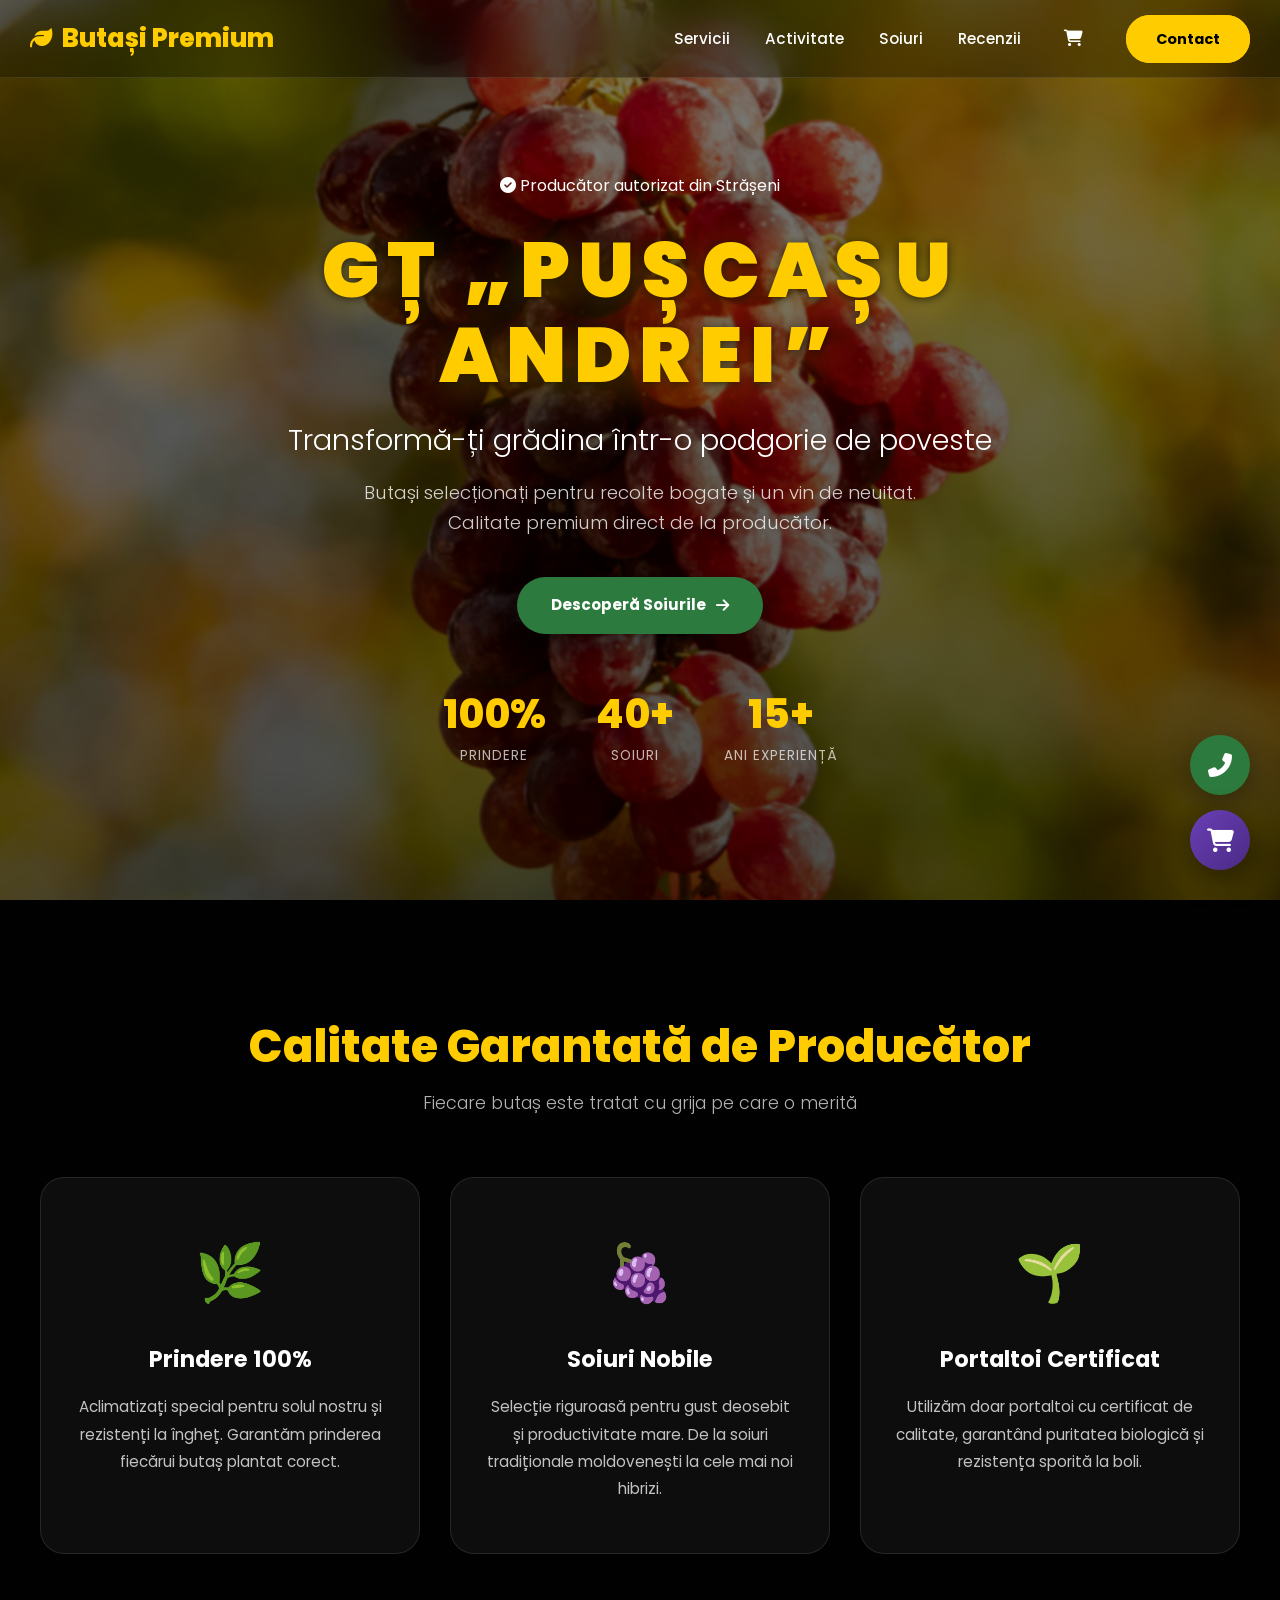
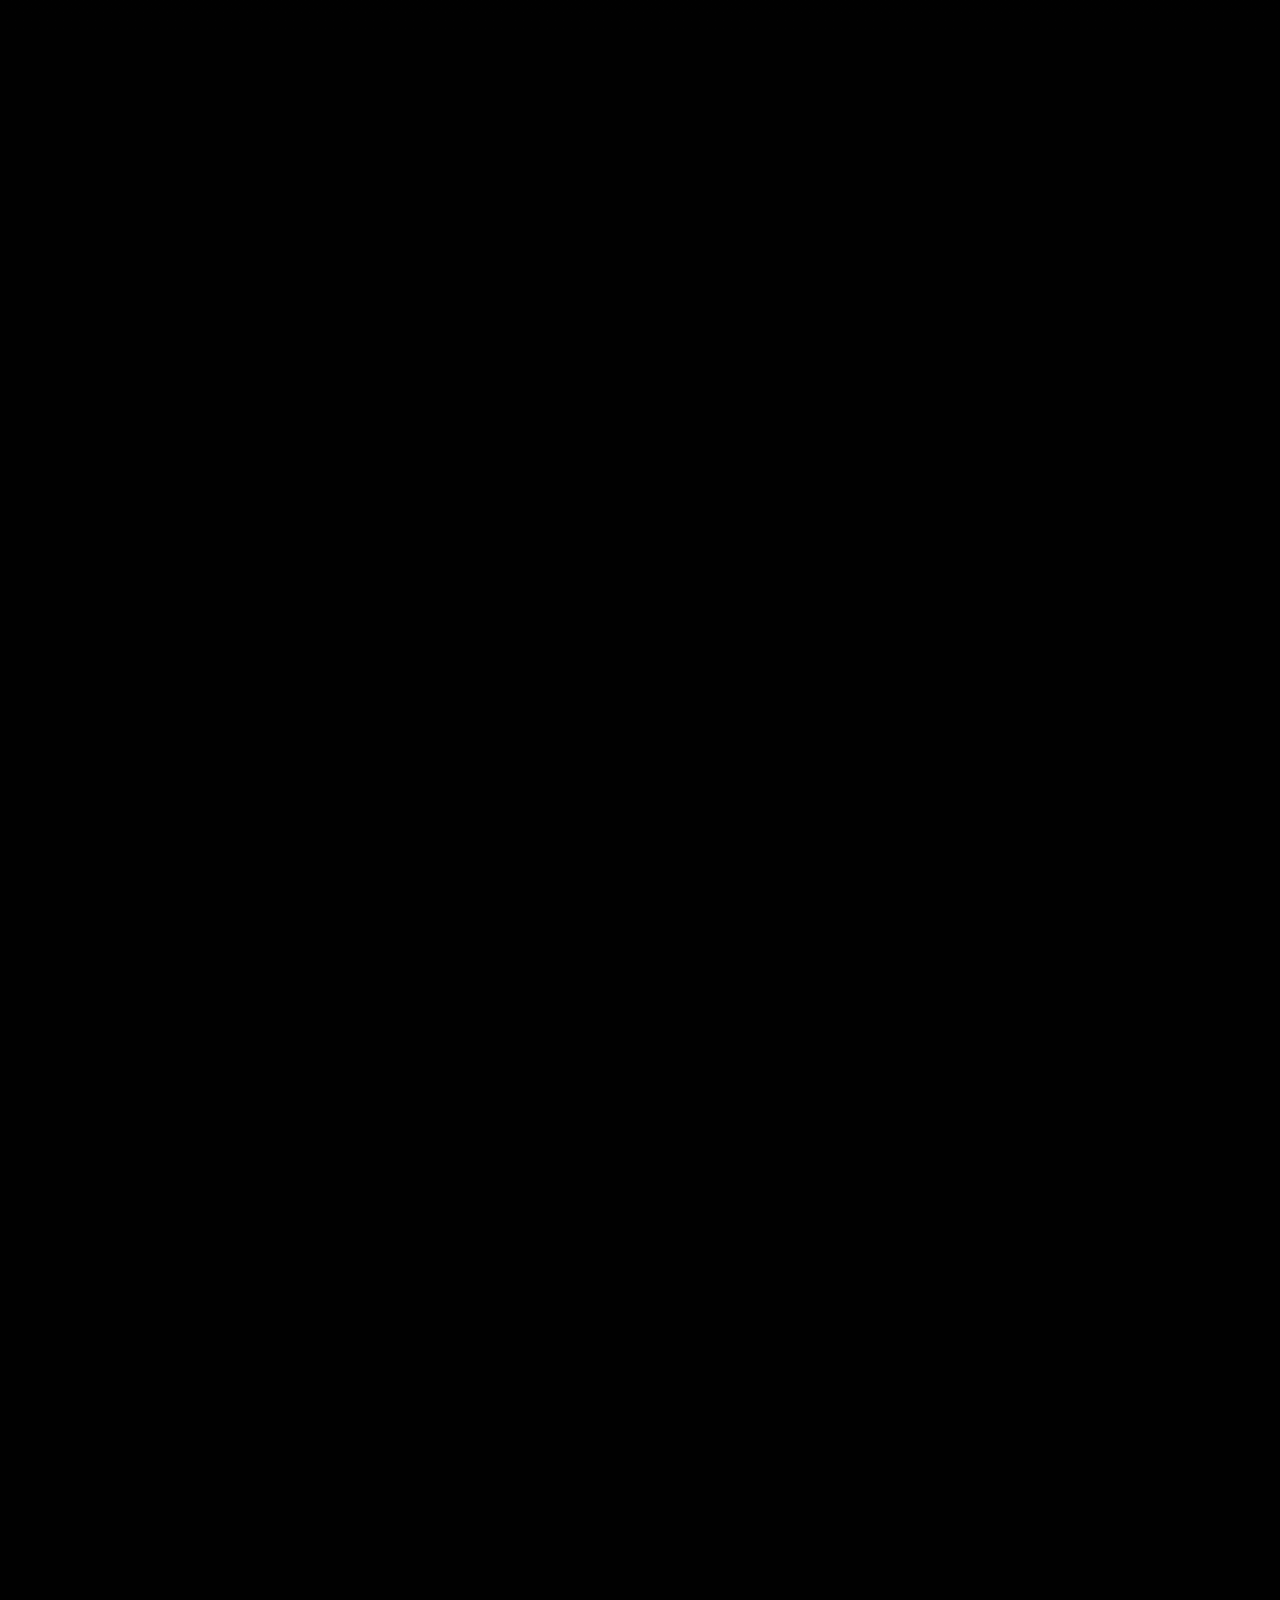
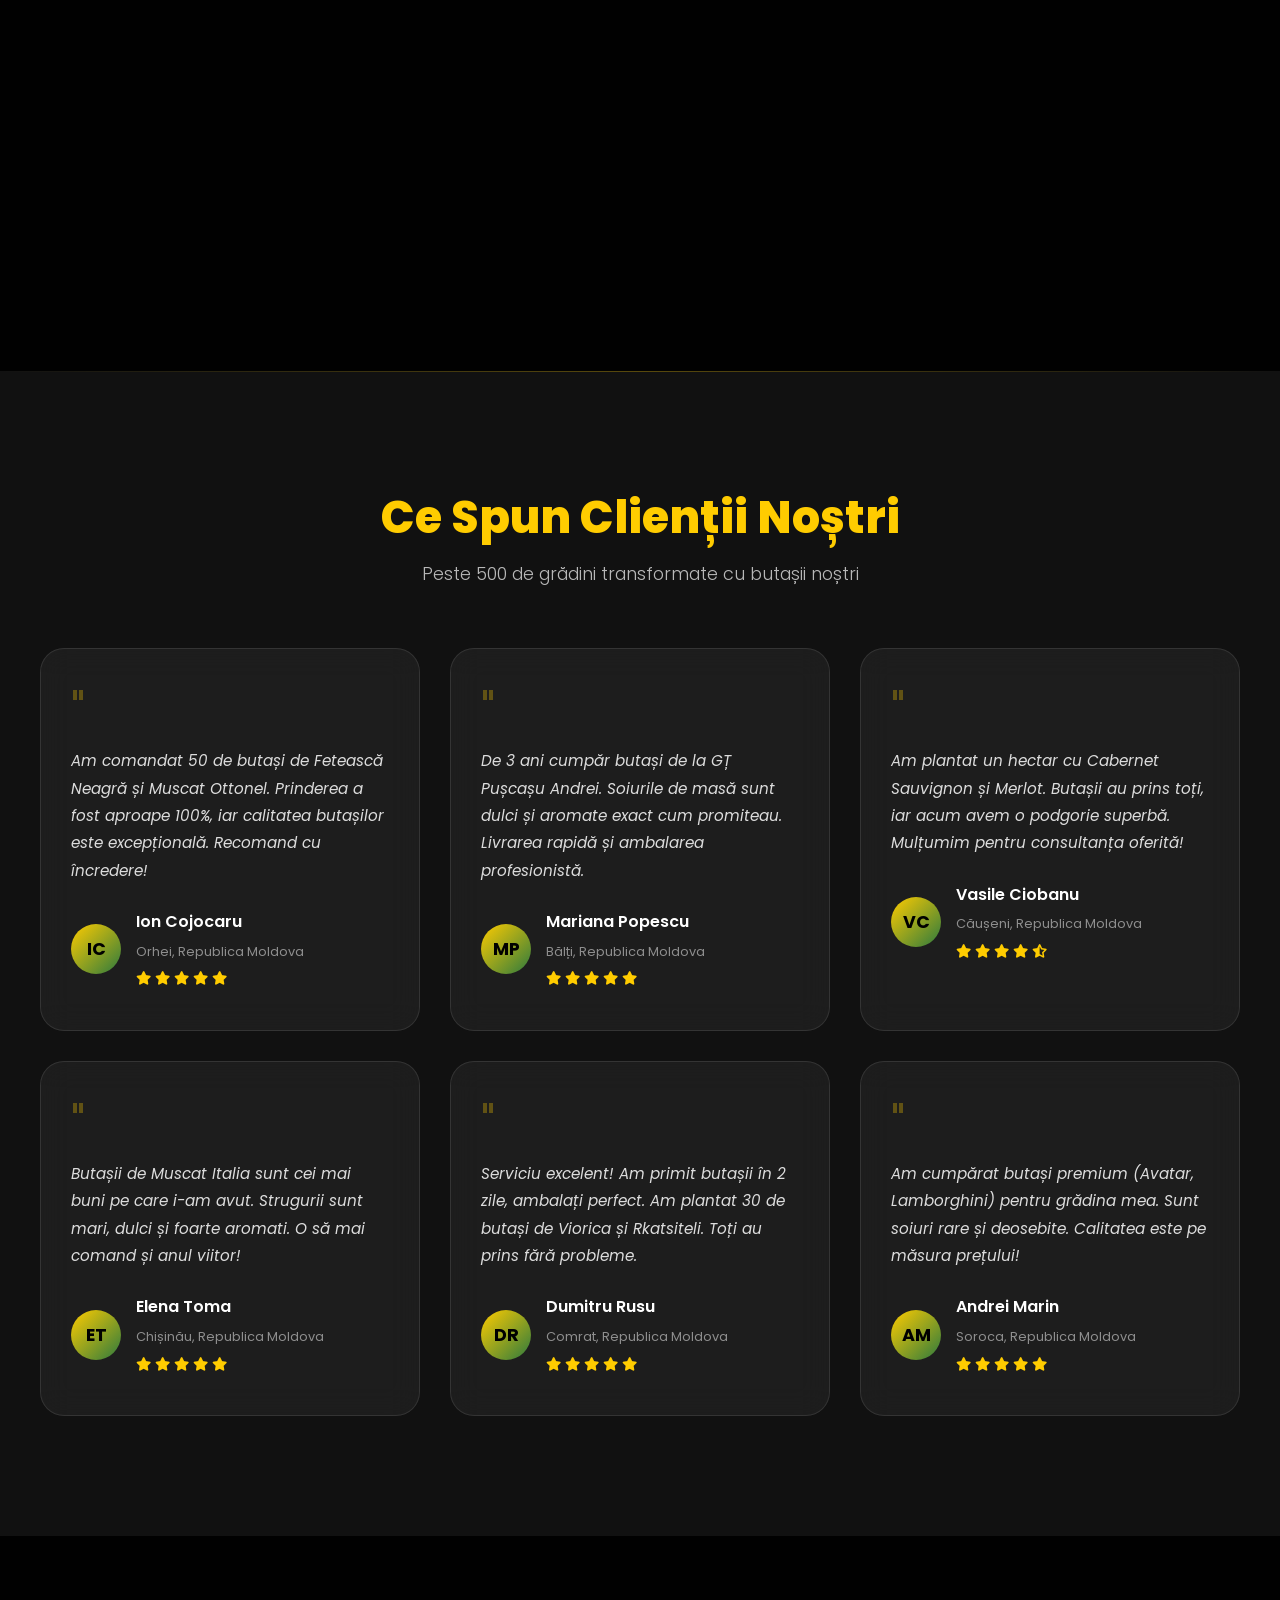
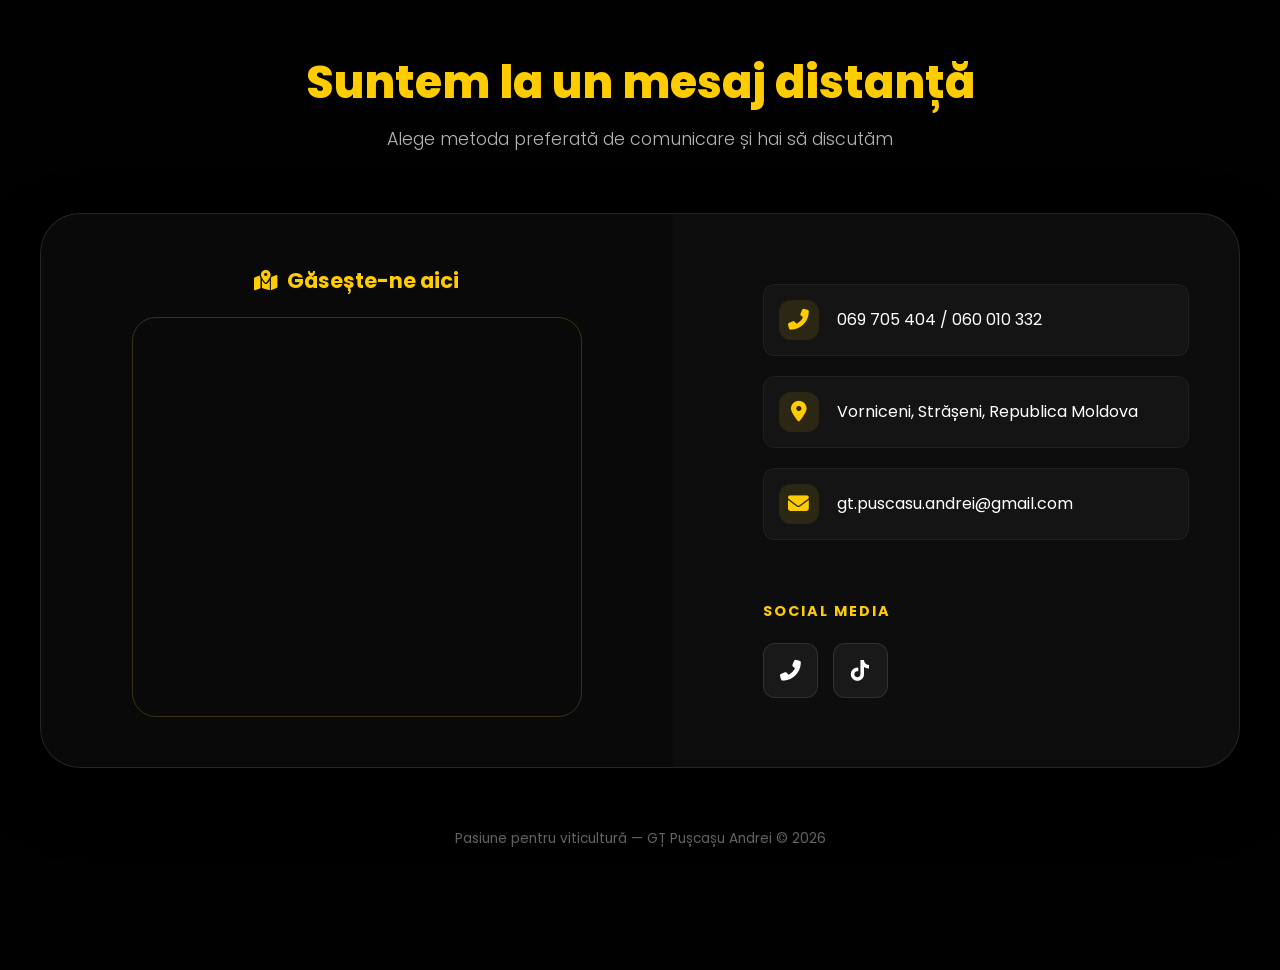
==== commit 04a51afe: "Add files via upload" ====
--- a/index.html
+++ b/index.html
@@ -5,6 +5,7 @@
     <meta name="viewport" content="width=device-width, initial-scale=1.0, maximum-scale=1.0, user-scalable=no">
     <title>Butași Premium MD – Producător Butași Viță de Vie | GȚ Pușcașu Andrei</title>
     <meta name="description" content="Butași de viță de vie din Moldova, producător din Strășeni, satul Vorniceni. Soiuri de masă și de vin, prindere garantată, calitate premium și preț avantajos.">
+    <link rel="canonical" href="https://butasipremium.com/">
     <meta name="keywords" content="butași viță de vie, butași Moldova, butași Strășeni, Vorniceni, viță de vie, soiuri de masă, soiuri de vin, pepinieră viticolă">
     <meta name="google-site-verification" content="s4KlY7zMoYkNX90Z4KT1FX3IvEk9r_F55dx97pqpvt0">
     <meta name="language" content="ro">
@@ -323,10 +324,9 @@
             <i class="fas fa-shopping-cart"></i>
             <span class="cart-badge hidden" data-cart-badge>0</span>
         </a>
-       
     </div>
 
     <script src="js/main.js"></script>
     <script src="js/cart.js"></script>
 </body>
-</html>+</html>
